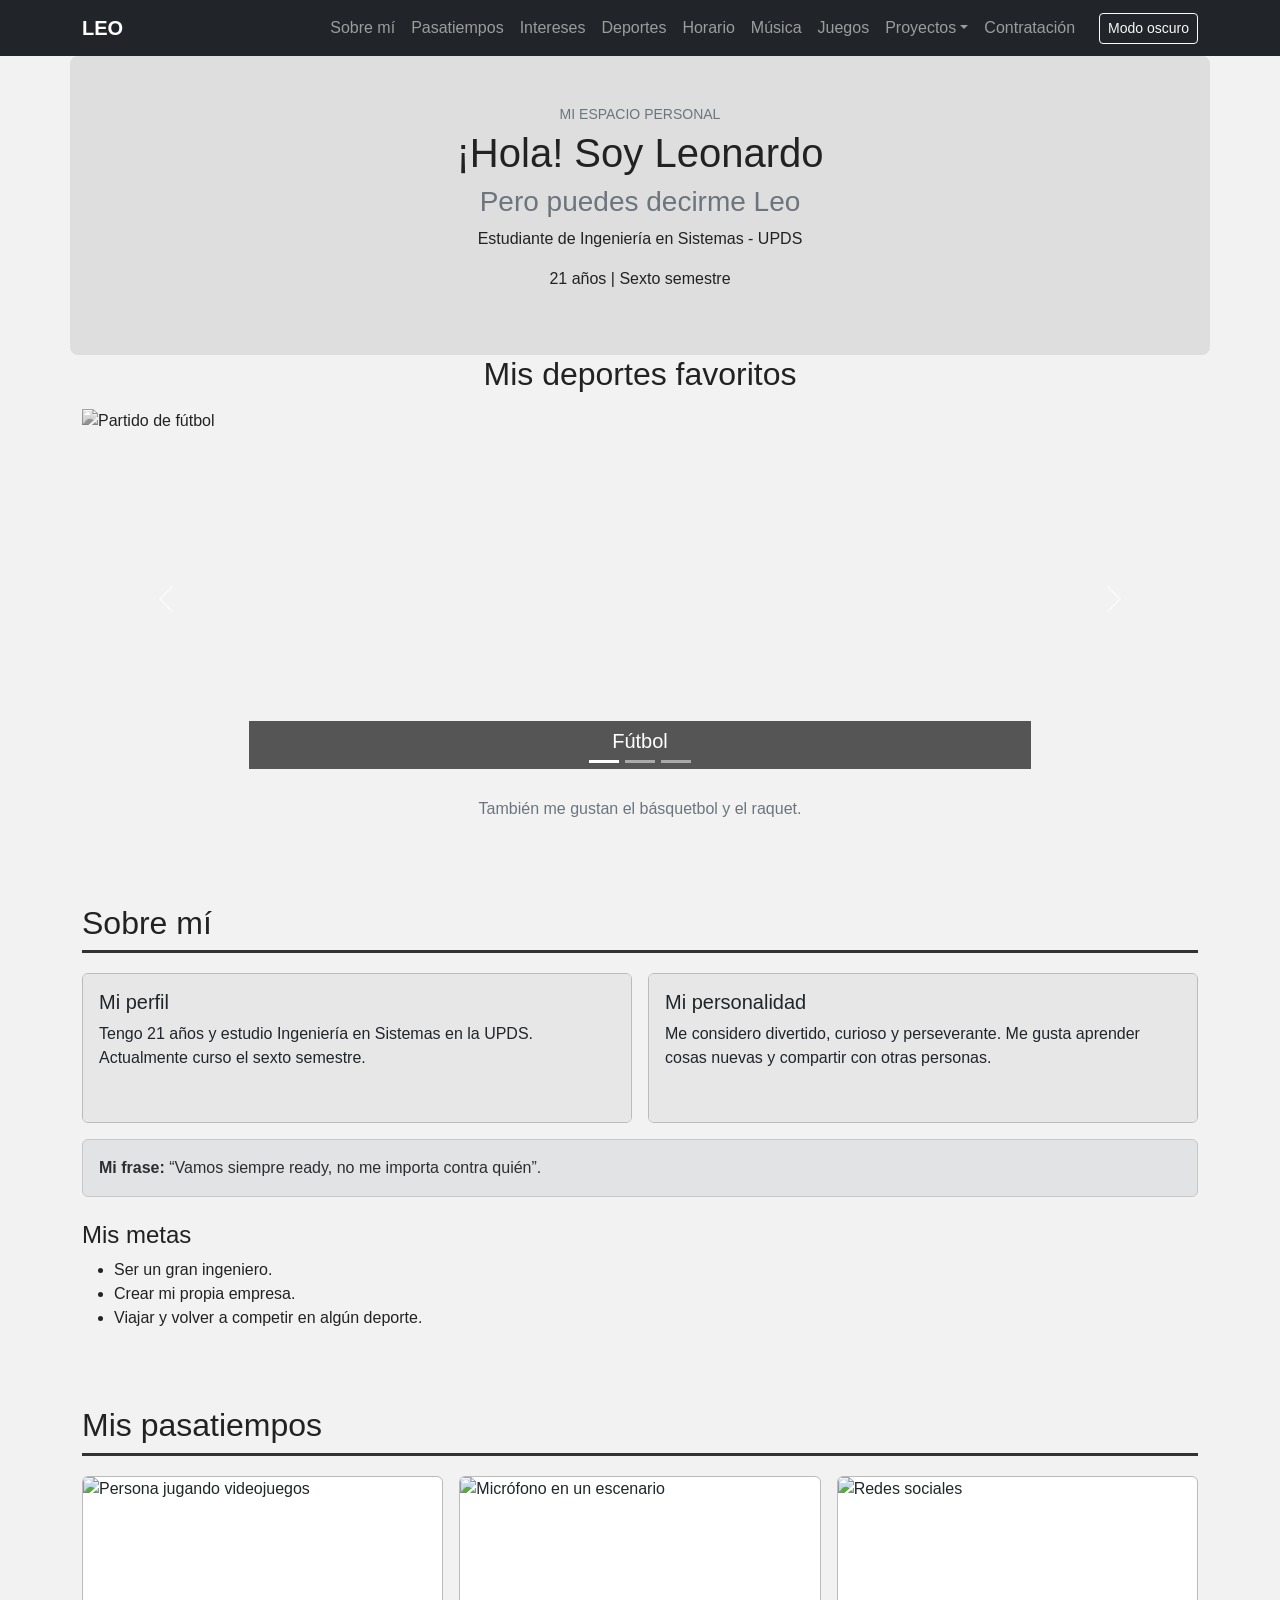
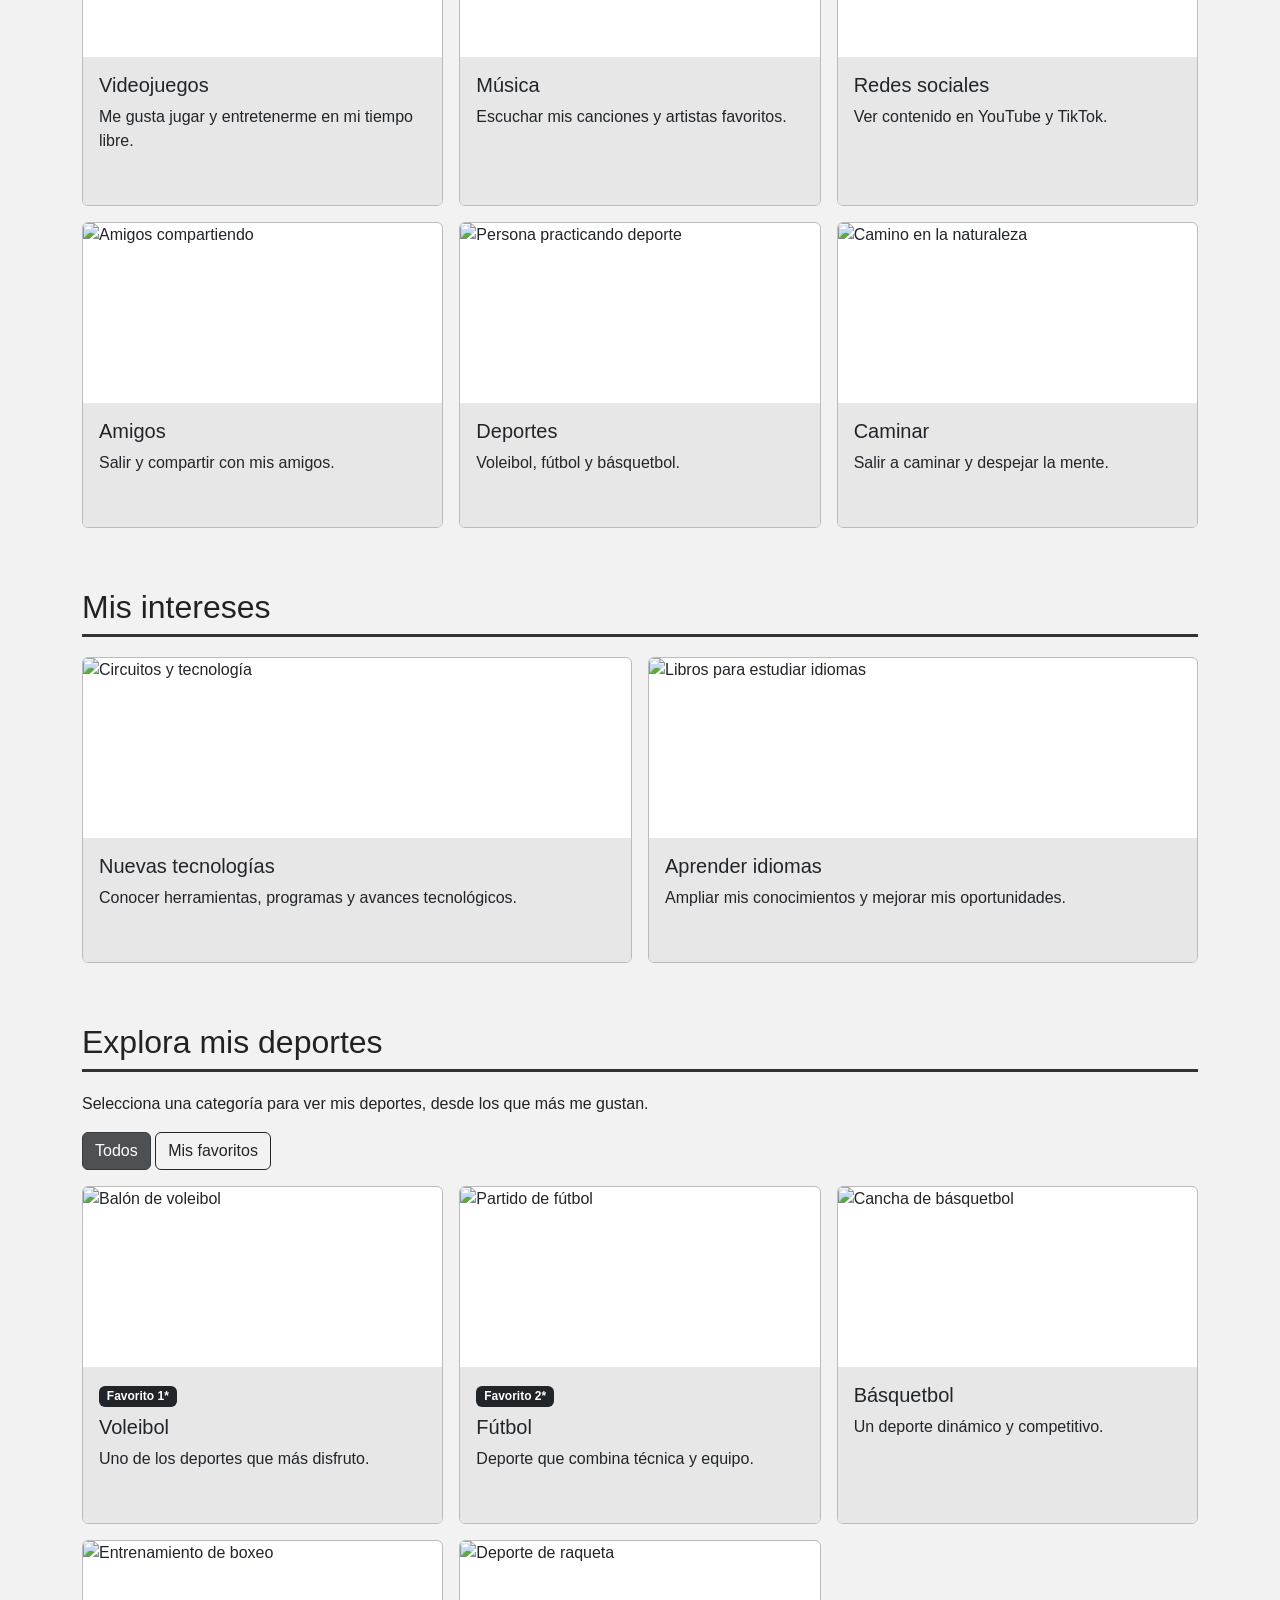
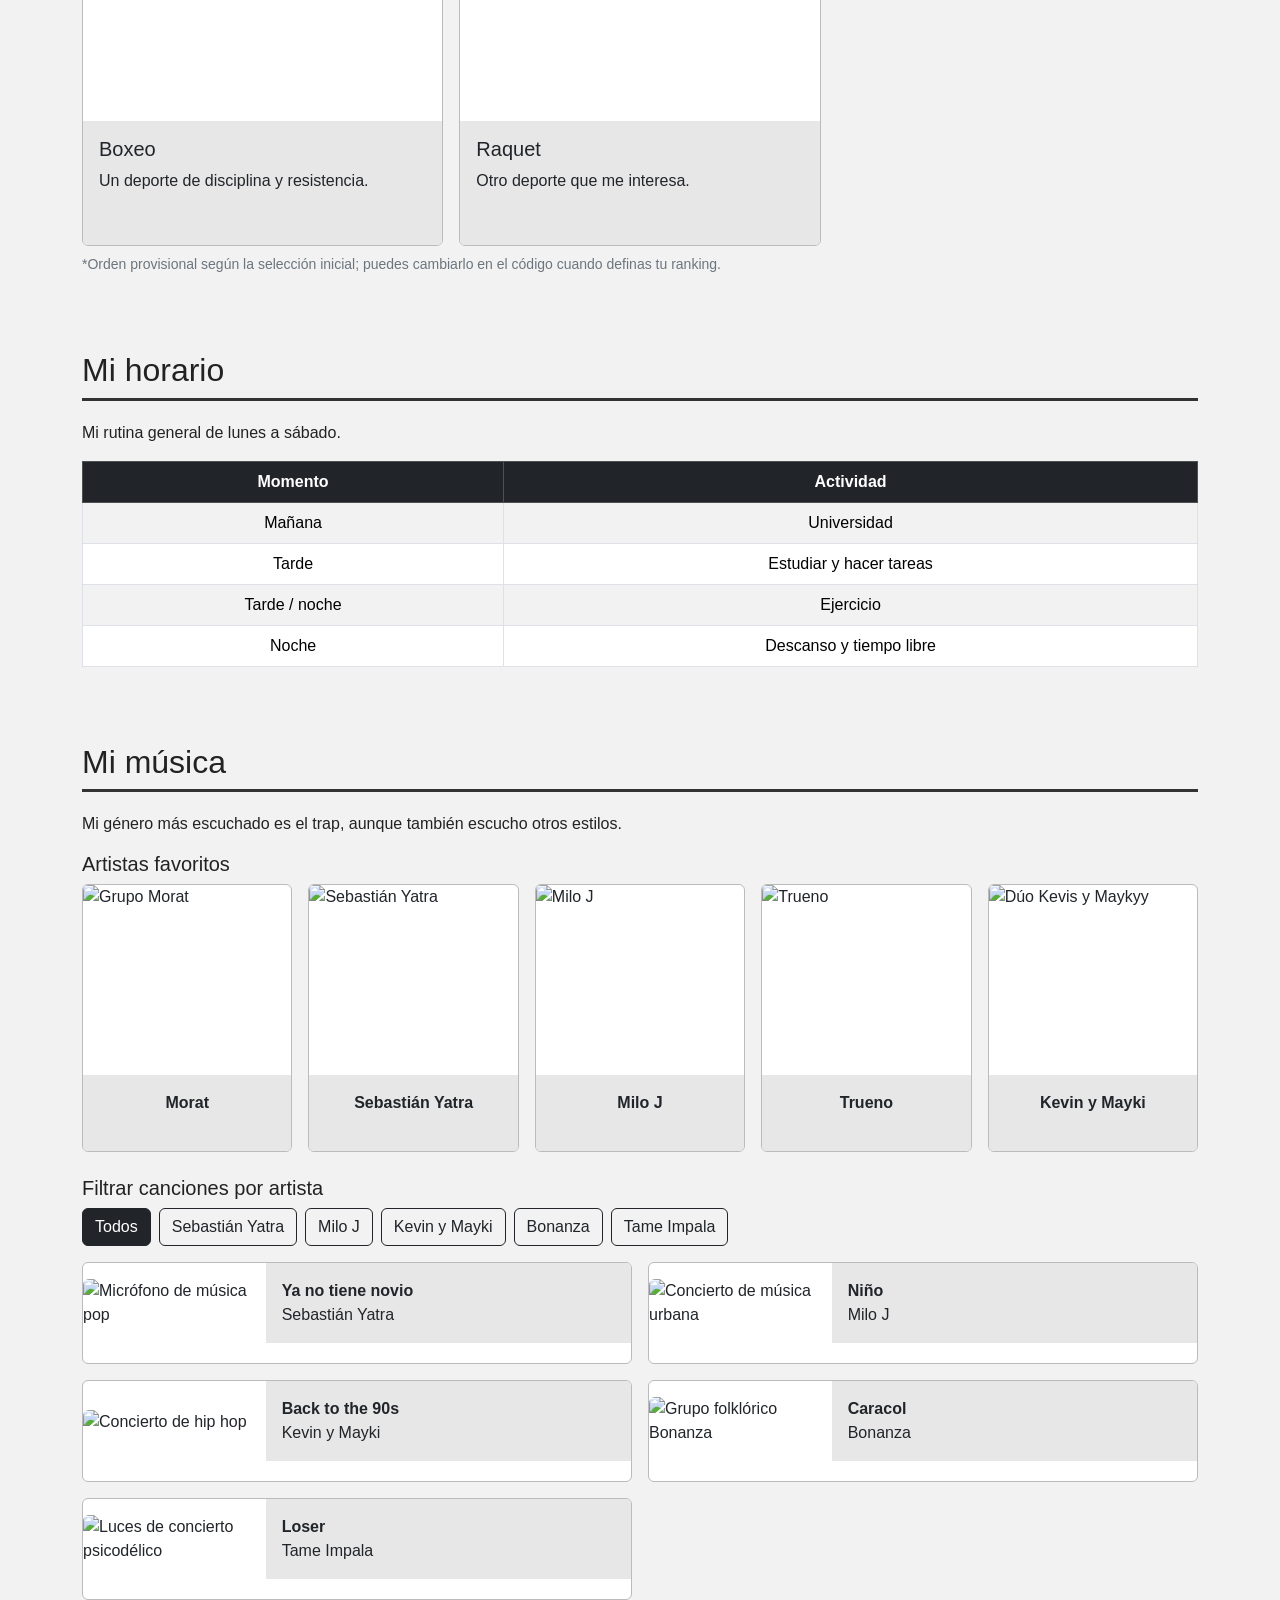
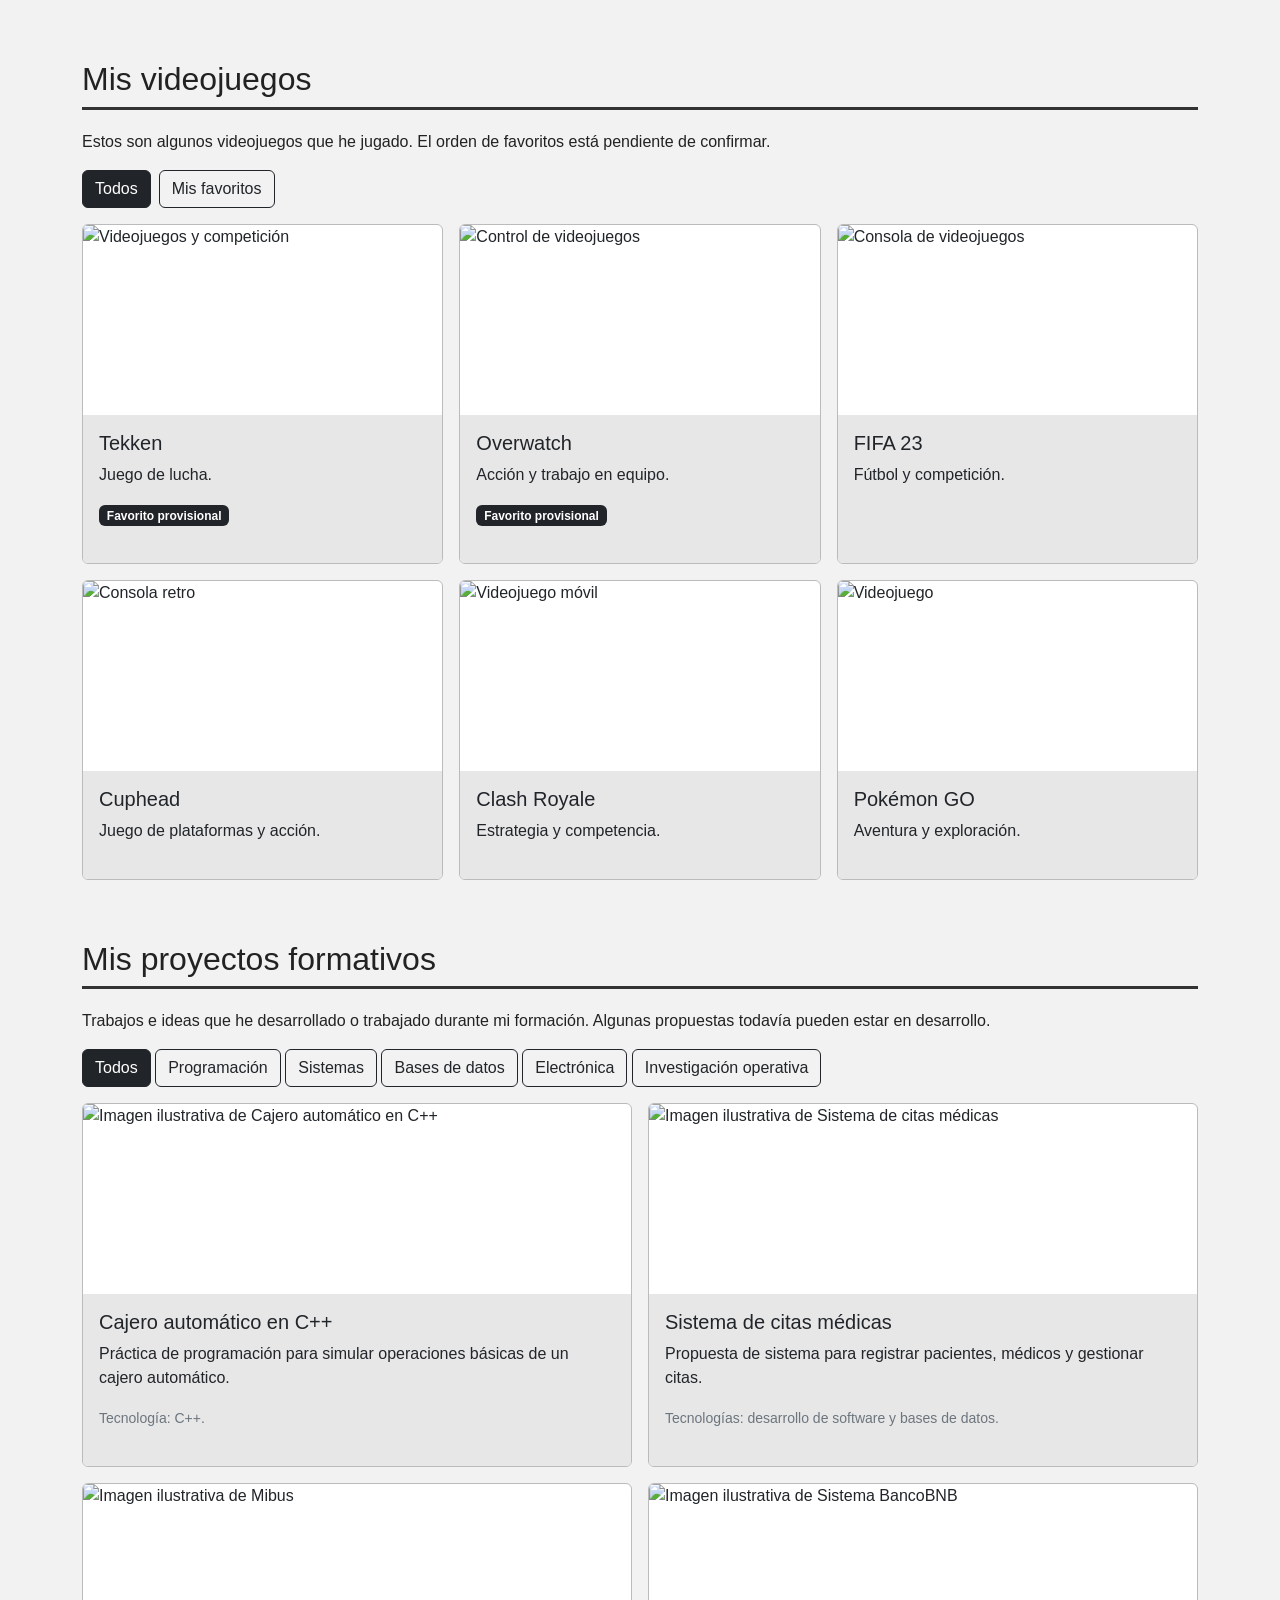
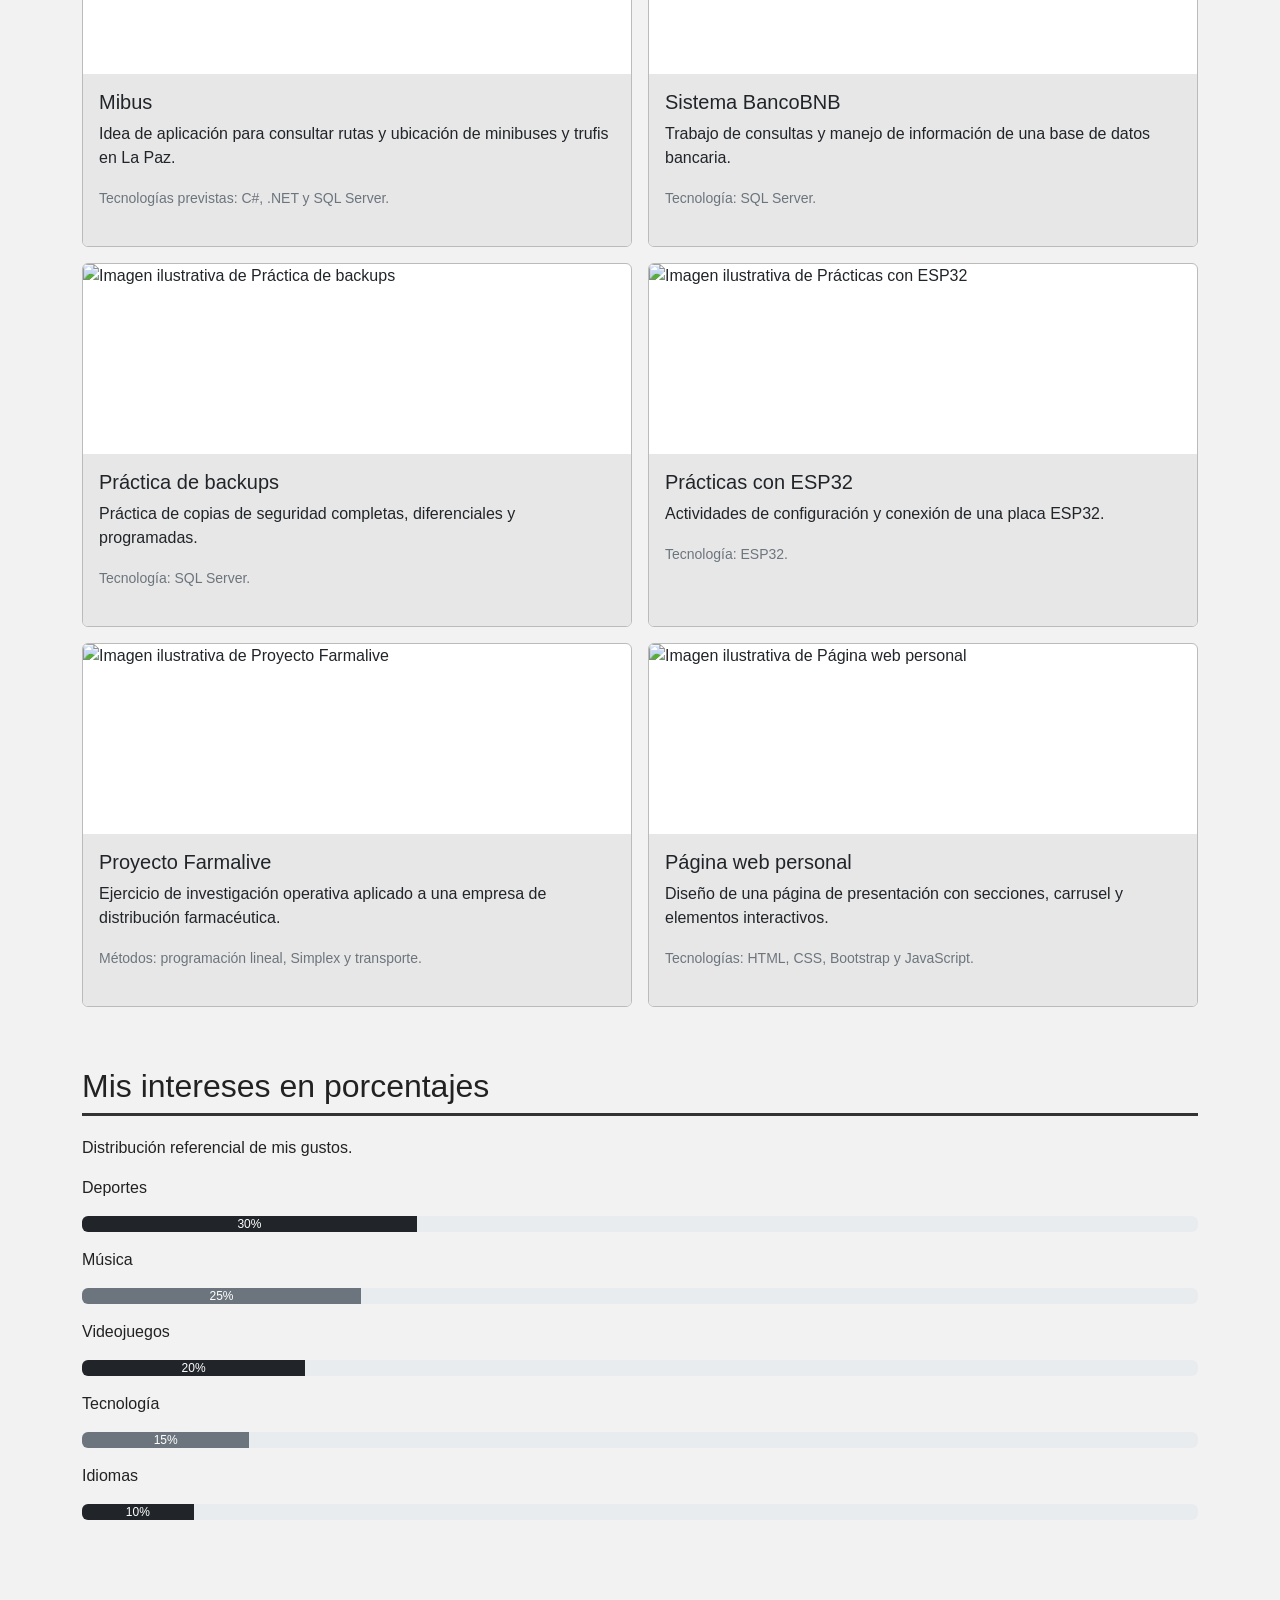
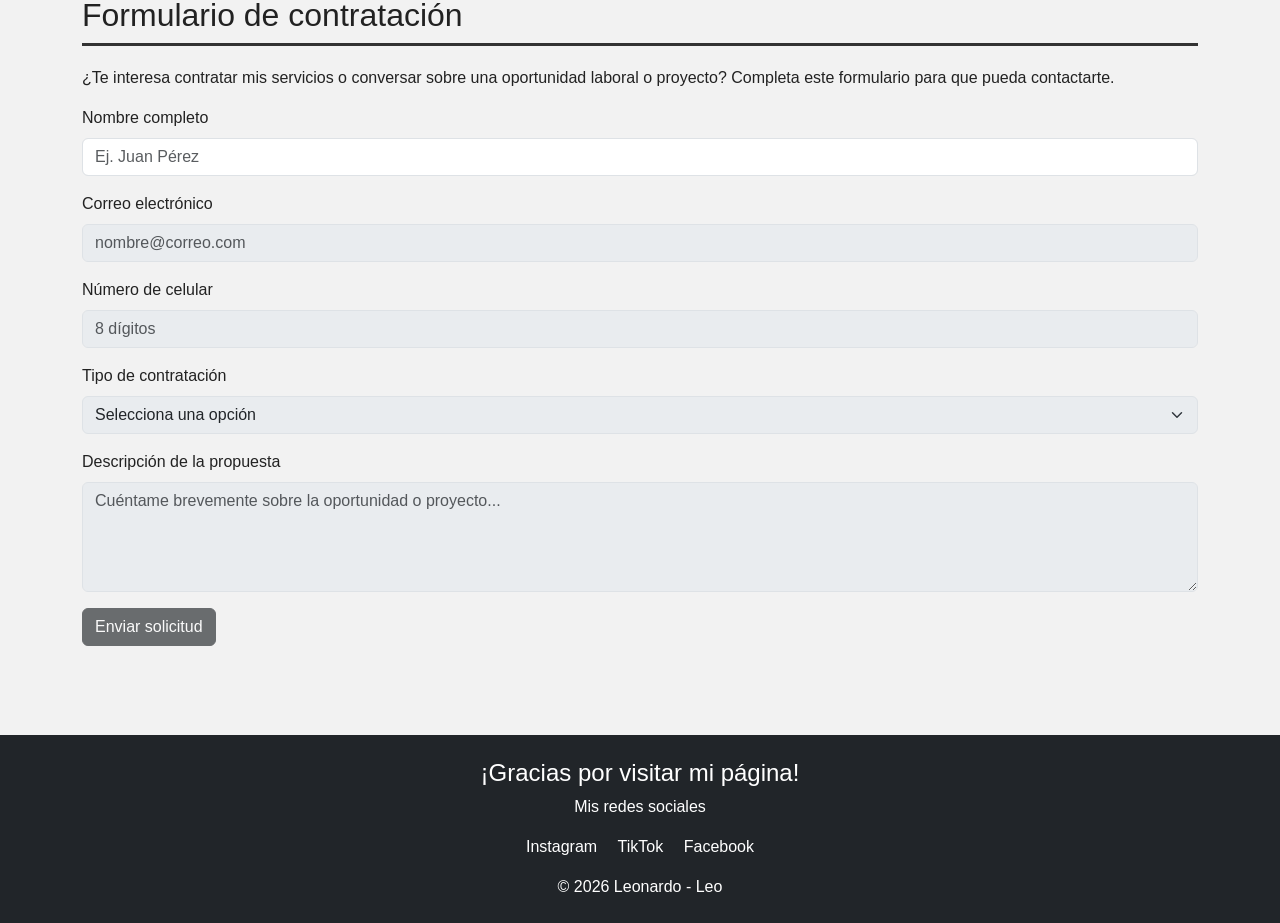
==== index.html @ 6e0b1e00 "Add files via upload" ====
<!DOCTYPE html>
<html lang="es">
<head>
  <meta charset="UTF-8">
  <meta name="viewport" content="width=device-width, initial-scale=1.0">
  <title>Mi presentación - Leo</title>
  <link href="https://cdn.jsdelivr.net/npm/bootstrap@5.3.3/dist/css/bootstrap.min.css" rel="stylesheet">
  <link rel="stylesheet" href="estilos.css">
</head>
<body>

  <!-- Menú principal -->
  <nav class="navbar navbar-expand-lg navbar-dark bg-dark sticky-top">
    <div class="container">
      <a class="navbar-brand fw-bold" href="#inicio">LEO</a>
      <button class="navbar-toggler" type="button" data-bs-toggle="collapse" data-bs-target="#menu">
        <span class="navbar-toggler-icon"></span>
      </button>
      <div class="collapse navbar-collapse" id="menu">
        <ul class="navbar-nav ms-auto">
          <li class="nav-item"><a class="nav-link" href="#sobre-mi">Sobre mí</a></li>
          <li class="nav-item"><a class="nav-link" href="#pasatiempos">Pasatiempos</a></li>
          <li class="nav-item"><a class="nav-link" href="#intereses">Intereses</a></li>
          <li class="nav-item"><a class="nav-link" href="#deportes">Deportes</a></li>
          <li class="nav-item"><a class="nav-link" href="#horario">Horario</a></li>
          <li class="nav-item"><a class="nav-link" href="#musica">Música</a></li>
          <li class="nav-item"><a class="nav-link" href="#juegos">Juegos</a></li>
          <!-- Menú desplegable de proyectos -->
          <li class="nav-item dropdown">
            <a class="nav-link dropdown-toggle" href="#" role="button" data-bs-toggle="dropdown">Proyectos</a>
            <ul class="dropdown-menu dropdown-menu-end">
              <li><a class="dropdown-item" href="#proyectos">Ver todos los proyectos</a></li>
              <li><a class="dropdown-item" href="#proyectos" data-project-filter="programacion">Programación</a></li>
              <li><a class="dropdown-item" href="#proyectos" data-project-filter="sistemas">Sistemas</a></li>
              <li><a class="dropdown-item" href="#proyectos" data-project-filter="bases">Bases de datos</a></li>
              <li><a class="dropdown-item" href="#proyectos" data-project-filter="electronica">Electrónica</a></li>
              <li><a class="dropdown-item" href="#proyectos" data-project-filter="investigacion">Investigación operativa</a></li>
            </ul>
          </li>
          <li class="nav-item"><a class="nav-link" href="#registro">Contratación</a></li>
        </ul>
        <button id="botonTema" class="btn btn-outline-light btn-sm ms-lg-3" type="button">Modo oscuro</button>
      </div>
    </div>
  </nav>

  <!-- Presentación -->
  <header id="inicio" class="container text-center py-5">
    <p class="text-uppercase small text-secondary mb-1">Mi espacio personal</p>
    <h1>¡Hola! Soy Leonardo</h1>
    <h3 class="text-secondary">Pero puedes decirme Leo</h3>
    <p>Estudiante de Ingeniería en Sistemas - UPDS</p>
    <p>21 años | Sexto semestre</p>
  </header>

  <main>
    <!-- Carrusel de deportes -->
    <section id="deportes" class="container mb-5">
      <h2 class="text-center mb-3">Mis deportes favoritos</h2>
      <div id="carruselDeportes" class="carousel slide" data-bs-ride="carousel">
        <div class="carousel-indicators">
          <button type="button" data-bs-target="#carruselDeportes" data-bs-slide-to="0" class="active"></button>
          <button type="button" data-bs-target="#carruselDeportes" data-bs-slide-to="1"></button>
          <button type="button" data-bs-target="#carruselDeportes" data-bs-slide-to="2"></button>
        </div>
        <div class="carousel-inner">
          <div class="carousel-item active">
            <img loading="lazy" src="https://images.unsplash.com/photo-1522778119026-d647f0596c20?auto=format&fit=crop&w=1200&q=80" class="d-block w-100" alt="Partido de fútbol">
            <div class="carousel-caption"><h5>Fútbol</h5></div>
          </div>
          <div class="carousel-item">
            <img loading="lazy" src="https://images.unsplash.com/photo-1612872087720-bb876e2e67d1?auto=format&fit=crop&w=1200&q=80" class="d-block w-100" alt="Partido de voleibol">
            <div class="carousel-caption"><h5>Voleibol</h5></div>
          </div>
          <div class="carousel-item">
            <img loading="lazy" src="https://images.unsplash.com/photo-1549719386-74dfcbf7dbed?auto=format&fit=crop&w=1200&q=80" class="d-block w-100" alt="Entrenamiento de boxeo">
            <div class="carousel-caption"><h5>Boxeo</h5></div>
          </div>
        </div>
        <button class="carousel-control-prev" type="button" data-bs-target="#carruselDeportes" data-bs-slide="prev"><span class="carousel-control-prev-icon"></span></button>
        <button class="carousel-control-next" type="button" data-bs-target="#carruselDeportes" data-bs-slide="next"><span class="carousel-control-next-icon"></span></button>
      </div>
      <p class="text-center text-secondary mt-2">También me gustan el básquetbol y el raquet.</p>
    </section>

    <!-- Sobre mí -->
    <section id="sobre-mi" class="container seccion">
      <h2>Sobre mí</h2>
      <div class="row g-3">
        <div class="col-md-6"><div class="card h-100"><div class="card-body">
          <h5>Mi perfil</h5>
          <p>Tengo 21 años y estudio Ingeniería en Sistemas en la UPDS. Actualmente curso el sexto semestre.</p>
        </div></div></div>
        <div class="col-md-6"><div class="card h-100"><div class="card-body">
          <h5>Mi personalidad</h5>
          <p>Me considero divertido, curioso y perseverante. Me gusta aprender cosas nuevas y compartir con otras personas.</p>
        </div></div></div>
      </div>
      <div class="alert alert-secondary mt-3 mb-0">
        <strong>Mi frase:</strong> “Vamos siempre ready, no me importa contra quién”.
      </div>
      <h4 class="mt-4">Mis metas</h4>
      <ul>
        <li>Ser un gran ingeniero.</li>
        <li>Crear mi propia empresa.</li>
        <li>Viajar y volver a competir en algún deporte.</li>
      </ul>
    </section>

    <!-- Pasatiempos -->
    <section id="pasatiempos" class="container seccion">
      <h2>Mis pasatiempos</h2>
      <div class="row g-3">
        <div class="col-md-4"><div class="card h-100"><img loading="lazy" src="https://images.unsplash.com/photo-1542751371-adc38448a05e?auto=format&fit=crop&w=800&q=85" class="card-img-top imagen-tarjeta" alt="Persona jugando videojuegos"><div class="card-body"><h5>Videojuegos</h5><p>Me gusta jugar y entretenerme en mi tiempo libre.</p></div></div></div>
        <div class="col-md-4"><div class="card h-100"><img loading="lazy" src="https://images.unsplash.com/photo-1516280440614-37939bbacd81?auto=format&fit=crop&w=800&q=85" class="card-img-top imagen-tarjeta" alt="Micrófono en un escenario"><div class="card-body"><h5>Música</h5><p>Escuchar mis canciones y artistas favoritos.</p></div></div></div>
        <div class="col-md-4"><div class="card h-100"><img loading="lazy" src="https://images.unsplash.com/photo-1611162617474-5b21e879e113?auto=format&fit=crop&w=800&q=85" class="card-img-top imagen-tarjeta" alt="Redes sociales"><div class="card-body"><h5>Redes sociales</h5><p>Ver contenido en YouTube y TikTok.</p></div></div></div>
        <div class="col-md-4"><div class="card h-100"><img loading="lazy" src="https://images.unsplash.com/photo-1529156069898-49953e39b3ac?auto=format&fit=crop&w=800&q=85" class="card-img-top imagen-tarjeta" alt="Amigos compartiendo"><div class="card-body"><h5>Amigos</h5><p>Salir y compartir con mis amigos.</p></div></div></div>
        <div class="col-md-4"><div class="card h-100"><img loading="lazy" src="https://images.unsplash.com/photo-1517649763962-0c623066013b?auto=format&fit=crop&w=800&q=85" class="card-img-top imagen-tarjeta" alt="Persona practicando deporte"><div class="card-body"><h5>Deportes</h5><p>Voleibol, fútbol y básquetbol.</p></div></div></div>
        <div class="col-md-4"><div class="card h-100"><img loading="lazy" src="https://images.unsplash.com/photo-1470770841072-f978cf4d019e?auto=format&fit=crop&w=800&q=85" class="card-img-top imagen-tarjeta" alt="Camino en la naturaleza"><div class="card-body"><h5>Caminar</h5><p>Salir a caminar y despejar la mente.</p></div></div></div>
      </div>
    </section>

    <!-- Intereses -->
    <section id="intereses" class="container seccion">
      <h2>Mis intereses</h2>
      <div class="row g-3">
        <div class="col-md-6"><div class="card h-100"><img loading="lazy" src="https://images.unsplash.com/photo-1518770660439-4636190af475?auto=format&fit=crop&w=900&q=85" class="card-img-top imagen-tarjeta" alt="Circuitos y tecnología"><div class="card-body"><h5>Nuevas tecnologías</h5><p>Conocer herramientas, programas y avances tecnológicos.</p></div></div></div>
        <div class="col-md-6"><div class="card h-100"><img loading="lazy" src="https://images.unsplash.com/photo-1456513080510-7bf3a84b82f8?auto=format&fit=crop&w=900&q=85" class="card-img-top imagen-tarjeta" alt="Libros para estudiar idiomas"><div class="card-body"><h5>Aprender idiomas</h5><p>Ampliar mis conocimientos y mejorar mis oportunidades.</p></div></div></div>
      </div>
    </section>

    <!-- Filtro de deportes -->
    <section class="container seccion">
      <h2>Explora mis deportes</h2>
      <p>Selecciona una categoría para ver mis deportes, desde los que más me gustan.</p>
      <div class="mb-3">
        <button class="btn btn-dark filtro-deporte active" data-sport="todos">Todos</button>
        <button class="btn btn-outline-dark filtro-deporte" data-sport="favoritos">Mis favoritos</button>
      </div>
      <div class="row g-3" id="listaDeportes">
        <div class="col-md-4 deporte-item" data-sport="favorito">
          <div class="card h-100"><img loading="lazy" src="https://images.unsplash.com/photo-1592656094267-764a45160876?auto=format&fit=crop&w=800&q=85" class="card-img-top imagen-tarjeta" alt="Balón de voleibol"><div class="card-body"><span class="badge bg-dark">Favorito 1*</span><h5 class="mt-2">Voleibol</h5><p>Uno de los deportes que más disfruto.</p></div></div>
        </div>
        <div class="col-md-4 deporte-item" data-sport="favorito">
          <div class="card h-100"><img loading="lazy" src="https://images.unsplash.com/photo-1522778119026-d647f0596c20?auto=format&fit=crop&w=800&q=85" class="card-img-top imagen-tarjeta" alt="Partido de fútbol"><div class="card-body"><span class="badge bg-dark">Favorito 2*</span><h5 class="mt-2">Fútbol</h5><p>Deporte que combina técnica y equipo.</p></div></div>
        </div>
        <div class="col-md-4 deporte-item" data-sport="normal"><div class="card h-100"><img loading="lazy" src="https://images.unsplash.com/photo-1546519638-68e109498ffc?auto=format&fit=crop&w=800&q=85" class="card-img-top imagen-tarjeta" alt="Cancha de básquetbol"><div class="card-body"><h5>Básquetbol</h5><p>Un deporte dinámico y competitivo.</p></div></div></div>
        <div class="col-md-4 deporte-item" data-sport="normal"><div class="card h-100"><img loading="lazy" src="https://images.unsplash.com/photo-1549719386-74dfcbf7dbed?auto=format&fit=crop&w=800&q=85" class="card-img-top imagen-tarjeta" alt="Entrenamiento de boxeo"><div class="card-body"><h5>Boxeo</h5><p>Un deporte de disciplina y resistencia.</p></div></div></div>
        <div class="col-md-4 deporte-item" data-sport="normal"><div class="card h-100"><img loading="lazy" src="https://images.unsplash.com/photo-1622279457486-62dcc4a431d6?auto=format&fit=crop&w=800&q=85" class="card-img-top imagen-tarjeta" alt="Deporte de raqueta"><div class="card-body"><h5>Raquet</h5><p>Otro deporte que me interesa.</p></div></div></div>
      </div>
      <p class="small text-secondary mt-2">*Orden provisional según la selección inicial; puedes cambiarlo en el código cuando definas tu ranking.</p>
    </section>

    <!-- Horario -->
    <section id="horario" class="container seccion">
      <h2>Mi horario</h2>
      <p>Mi rutina general de lunes a sábado.</p>
      <div class="table-responsive">
        <table class="table table-bordered table-striped text-center">
          <thead class="table-dark"><tr><th>Momento</th><th>Actividad</th></tr></thead>
          <tbody>
            <tr><td>Mañana</td><td>Universidad</td></tr>
            <tr><td>Tarde</td><td>Estudiar y hacer tareas</td></tr>
            <tr><td>Tarde / noche</td><td>Ejercicio</td></tr>
            <tr><td>Noche</td><td>Descanso y tiempo libre</td></tr>
          </tbody>
        </table>
      </div>
    </section>

    <!-- Música con filtro -->
    <section id="musica" class="container seccion">
      <h2>Mi música</h2>
      <p>Mi género más escuchado es el trap, aunque también escucho otros estilos.</p>
      <h5>Artistas favoritos</h5>
      <div class="row g-3 mb-4">
        <div class="col-6 col-md"><div class="card h-100"><img loading="lazy" src="https://listindiario.com/uploads/2024/06/06/6661d6f16e575.jpeg" class="card-img-top imagen-artista" alt="Grupo Morat"><div class="card-body text-center"><strong>Morat</strong></div></div></div>
        <div class="col-6 col-md"><div class="card h-100"><img loading="lazy" src="https://www.infobae.com/resizer/v2/E7V25DWB2FDZBBUYGZYCYJ6UEM.jpg?auth=5f98e6bfbabecbc96a04c5dc2d3d7f227dfc33579e86463df18ffe2e6e3a540f&height=1200&quality=85&smart=true&width=1200" class="card-img-top imagen-artista" alt="Sebastián Yatra"><div class="card-body text-center"><strong>Sebastián Yatra</strong></div></div></div>
        <div class="col-6 col-md"><div class="card h-100"><img loading="lazy" src="https://revistacodigos.com/wp-content/uploads/2023/12/Milo-J.jpg" class="card-img-top imagen-artista" alt="Milo J"><div class="card-body text-center"><strong>Milo J</strong></div></div></div>
        <div class="col-6 col-md"><div class="card h-100"><img loading="lazy" src="https://www.infobae.com/resizer/v2/S2B2AE7U2FCFRGMKYWLAI64ZUY.jpg?auth=104622a49cf1e04776c3eda845916359cbd483fb11b57183216164c4278b6ed5&height=1200&quality=85&smart=true&width=1200" class="card-img-top imagen-artista" alt="Trueno"><div class="card-body text-center"><strong>Trueno</strong></div></div></div>
        <div class="col-6 col-md"><div class="card h-100"><img loading="lazy" src="https://www.publimetro.com.mx/resizer/v2/XIG3GRVXTBBMRKT4GJB4MAXLJ4.jpg?auth=570a9cb60bdb17a05d48b37e3b3bdec576bd5293bd15a58fd8f4b16f5eaa95c1&height=1200&smart=true&width=1200" class="card-img-top imagen-artista" alt="Dúo Kevis y Maykyy"><div class="card-body text-center"><strong>Kevin y Mayki</strong></div></div></div>
      </div>
      <h5 class="mt-4">Filtrar canciones por artista</h5>
      <div class="d-flex flex-wrap gap-2 mb-3" id="botonesMusica">
        <button class="btn btn-dark filtro-musica" data-artist="todos">Todos</button>
        <button class="btn btn-outline-dark filtro-musica" data-artist="Sebastián Yatra">Sebastián Yatra</button>
        <button class="btn btn-outline-dark filtro-musica" data-artist="Milo J">Milo J</button>
        <button class="btn btn-outline-dark filtro-musica" data-artist="Kevin y Mayki">Kevin y Mayki</button>
        <button class="btn btn-outline-dark filtro-musica" data-artist="Bonanza">Bonanza</button>
        <button class="btn btn-outline-dark filtro-musica" data-artist="Tame Impala">Tame Impala</button>
      </div>
      <div class="row g-3" id="listaCanciones">
        <div class="col-md-6 cancion" data-artist="Sebastián Yatra"><div class="card h-100"><div class="row g-0 align-items-center"><div class="col-4"><img loading="lazy" src="https://images.unsplash.com/photo-1516280440614-37939bbacd81?auto=format&fit=crop&w=500&q=85" class="img-fluid rounded-start imagen-cancion" alt="Micrófono de música pop"></div><div class="col-8"><div class="card-body"><strong>Ya no tiene novio</strong><p class="mb-0">Sebastián Yatra</p></div></div></div></div></div>
        <div class="col-md-6 cancion" data-artist="Milo J"><div class="card h-100"><div class="row g-0 align-items-center"><div class="col-4"><img loading="lazy" src="https://images.unsplash.com/photo-1506157786151-b8491531f063?auto=format&fit=crop&w=500&q=85" class="img-fluid rounded-start imagen-cancion" alt="Concierto de música urbana"></div><div class="col-8"><div class="card-body"><strong>Niño</strong><p class="mb-0">Milo J</p></div></div></div></div></div>
        <div class="col-md-6 cancion" data-artist="Kevin y Mayki"><div class="card h-100"><div class="row g-0 align-items-center"><div class="col-4"><img loading="lazy" src="https://images.unsplash.com/photo-1493225457124-a3eb161ffa5f?auto=format&fit=crop&w=500&q=85" class="img-fluid rounded-start imagen-cancion" alt="Concierto de hip hop"></div><div class="col-8"><div class="card-body"><strong>Back to the 90s</strong><p class="mb-0">Kevin y Mayki</p></div></div></div></div></div>
        <div class="col-md-6 cancion" data-artist="Bonanza"><div class="card h-100"><div class="row g-0 align-items-center"><div class="col-4"><img loading="lazy" src="https://3.bp.blogspot.com/-reGQEzMxOHY/VZWRzpKLw8I/AAAAAAAAXnQ/l79gxSHE24Y/s1600/Bonanza%2Bcelebra%2B25%2Ba%25C3%25B1os%2Bfestivos%2Bjunto.jpg" class="img-fluid rounded-start imagen-cancion" alt="Grupo folklórico Bonanza"></div><div class="col-8"><div class="card-body"><strong>Caracol</strong><p class="mb-0">Bonanza</p></div></div></div></div></div>
        <div class="col-md-6 cancion" data-artist="Tame Impala"><div class="card h-100"><div class="row g-0 align-items-center"><div class="col-4"><img loading="lazy" src="https://images.unsplash.com/photo-1470225620780-dba8ba36b745?auto=format&fit=crop&w=500&q=85" class="img-fluid rounded-start imagen-cancion" alt="Luces de concierto psicodélico"></div><div class="col-8"><div class="card-body"><strong>Loser</strong><p class="mb-0">Tame Impala</p></div></div></div></div></div>
      </div>
    </section>

    <!-- Videojuegos con filtro -->
    <section id="juegos" class="container seccion">
      <h2>Mis videojuegos</h2>
      <p>Estos son algunos videojuegos que he jugado. El orden de favoritos está pendiente de confirmar.</p>
      <div class="d-flex flex-wrap gap-2 mb-3">
        <button class="btn btn-dark filtro-juego" data-game="todos">Todos</button>
        <button class="btn btn-outline-dark filtro-juego" data-game="favoritos">Mis favoritos</button>
      </div>
      <div class="row g-3" id="listaJuegos">
        <div class="col-md-4 juego-item" data-game="favorito">
          <div class="card h-100">
            <img loading="lazy" src="https://images.unsplash.com/photo-1542751371-adc38448a05e?auto=format&fit=crop&w=800&q=80" class="card-img-top imagen-juego" alt="Videojuegos y competición">
            <div class="card-body"><h5>Tekken</h5><p class="card-text">Juego de lucha.</p><span class="badge bg-dark">Favorito provisional</span></div>
          </div>
        </div>
        <div class="col-md-4 juego-item" data-game="favorito">
          <div class="card h-100">
            <img loading="lazy" src="https://images.unsplash.com/photo-1493711662062-fa54104f7cf8?auto=format&fit=crop&w=800&q=80" class="card-img-top imagen-juego" alt="Control de videojuegos">
            <div class="card-body"><h5>Overwatch</h5><p class="card-text">Acción y trabajo en equipo.</p><span class="badge bg-dark">Favorito provisional</span></div>
          </div>
        </div>
        <div class="col-md-4 juego-item" data-game="normal"><div class="card h-100">
          <img loading="lazy" src="https://images.unsplash.com/photo-1511512578047-dfb367046420?auto=format&fit=crop&w=800&q=80" class="card-img-top imagen-juego" alt="Consola de videojuegos">
          <div class="card-body"><h5>FIFA 23</h5><p class="card-text">Fútbol y competición.</p></div>
        </div></div>
        <div class="col-md-4 juego-item" data-game="normal"><div class="card h-100">
          <img loading="lazy" src="https://images.unsplash.com/photo-1550745165-9bc0b252726f?auto=format&fit=crop&w=800&q=80" class="card-img-top imagen-juego" alt="Consola retro">
          <div class="card-body"><h5>Cuphead</h5><p class="card-text">Juego de plataformas y acción.</p></div>
        </div></div>
        <div class="col-md-4 juego-item" data-game="normal"><div class="card h-100">
          <img loading="lazy" src="https://images.unsplash.com/photo-1606503153255-59d8b8b821f7?auto=format&fit=crop&w=800&q=80" class="card-img-top imagen-juego" alt="Videojuego móvil">
          <div class="card-body"><h5>Clash Royale</h5><p class="card-text">Estrategia y competencia.</p></div>
        </div></div>
        <div class="col-md-4 juego-item" data-game="normal"><div class="card h-100">
          <img loading="lazy" src="https://images.unsplash.com/photo-1511512578047-dfb367046420?auto=format&fit=crop&w=800&q=80" class="card-img-top imagen-juego" alt="Videojuego">
          <div class="card-body"><h5>Pokémon GO</h5><p class="card-text">Aventura y exploración.</p></div>
        </div></div>
      </div>
    </section>

    <!-- Proyectos formativos -->
    <section id="proyectos" class="container seccion">
      <h2>Mis proyectos formativos</h2>
      <p>Trabajos e ideas que he desarrollado o trabajado durante mi formación. Algunas propuestas todavía pueden estar en desarrollo.</p>
      <div class="mb-3">
        <button class="btn btn-dark filtro-proyecto" data-category="todos">Todos</button>
        <button class="btn btn-outline-dark filtro-proyecto" data-category="programacion">Programación</button>
        <button class="btn btn-outline-dark filtro-proyecto" data-category="sistemas">Sistemas</button>
        <button class="btn btn-outline-dark filtro-proyecto" data-category="bases">Bases de datos</button>
        <button class="btn btn-outline-dark filtro-proyecto" data-category="electronica">Electrónica</button>
        <button class="btn btn-outline-dark filtro-proyecto" data-category="investigacion">Investigación operativa</button>
      </div>
      <div class="row g-3" id="listaProyectos">
        <div class="col-md-6 proyecto-item" data-category="programacion"><div class="card h-100"><img loading="lazy" src="https://images.unsplash.com/photo-1556742049-0cfed4f6a45d?auto=format&fit=crop&w=900&q=85" class="card-img-top imagen-proyecto" alt="Imagen ilustrativa de Cajero automático en C++"><div class="card-body"><h5>Cajero automático en C++</h5><p>Práctica de programación para simular operaciones básicas de un cajero automático.</p><small class="text-secondary">Tecnología: C++.</small></div></div></div>
        <div class="col-md-6 proyecto-item" data-category="sistemas"><div class="card h-100"><img loading="lazy" src="https://images.unsplash.com/photo-1576091160399-112ba8d25d1d?auto=format&fit=crop&w=900&q=85" class="card-img-top imagen-proyecto" alt="Imagen ilustrativa de Sistema de citas médicas"><div class="card-body"><h5>Sistema de citas médicas</h5><p>Propuesta de sistema para registrar pacientes, médicos y gestionar citas.</p><small class="text-secondary">Tecnologías: desarrollo de software y bases de datos.</small></div></div></div>
        <div class="col-md-6 proyecto-item" data-category="programacion"><div class="card h-100"><img loading="lazy" src="https://images.unsplash.com/photo-1544620347-c4fd4a3d5957?auto=format&fit=crop&w=900&q=85" class="card-img-top imagen-proyecto" alt="Imagen ilustrativa de Mibus"><div class="card-body"><h5>Mibus</h5><p>Idea de aplicación para consultar rutas y ubicación de minibuses y trufis en La Paz.</p><small class="text-secondary">Tecnologías previstas: C#, .NET y SQL Server.</small></div></div></div>
        <div class="col-md-6 proyecto-item" data-category="bases"><div class="card h-100"><img loading="lazy" src="https://images.unsplash.com/photo-1554224155-6726b3ff858f?auto=format&fit=crop&w=900&q=85" class="card-img-top imagen-proyecto" alt="Imagen ilustrativa de Sistema BancoBNB"><div class="card-body"><h5>Sistema BancoBNB</h5><p>Trabajo de consultas y manejo de información de una base de datos bancaria.</p><small class="text-secondary">Tecnología: SQL Server.</small></div></div></div>
        <div class="col-md-6 proyecto-item" data-category="bases"><div class="card h-100"><img loading="lazy" src="https://images.unsplash.com/photo-1518770660439-4636190af475?auto=format&fit=crop&w=900&q=85" class="card-img-top imagen-proyecto" alt="Imagen ilustrativa de Práctica de backups"><div class="card-body"><h5>Práctica de backups</h5><p>Práctica de copias de seguridad completas, diferenciales y programadas.</p><small class="text-secondary">Tecnología: SQL Server.</small></div></div></div>
        <div class="col-md-6 proyecto-item" data-category="electronica"><div class="card h-100"><img loading="lazy" src="https://images.unsplash.com/photo-1553406830-ef2513450d76?auto=format&fit=crop&w=900&q=85" class="card-img-top imagen-proyecto" alt="Imagen ilustrativa de Prácticas con ESP32"><div class="card-body"><h5>Prácticas con ESP32</h5><p>Actividades de configuración y conexión de una placa ESP32.</p><small class="text-secondary">Tecnología: ESP32.</small></div></div></div>
        <div class="col-md-6 proyecto-item" data-category="investigacion"><div class="card h-100"><img loading="lazy" src="https://images.unsplash.com/photo-1587854692152-cbe660dbde88?auto=format&fit=crop&w=900&q=85" class="card-img-top imagen-proyecto" alt="Imagen ilustrativa de Proyecto Farmalive"><div class="card-body"><h5>Proyecto Farmalive</h5><p>Ejercicio de investigación operativa aplicado a una empresa de distribución farmacéutica.</p><small class="text-secondary">Métodos: programación lineal, Simplex y transporte.</small></div></div></div>
        <div class="col-md-6 proyecto-item" data-category="sistemas"><div class="card h-100"><img loading="lazy" src="https://images.unsplash.com/photo-1498050108023-c5249f4df085?auto=format&fit=crop&w=900&q=85" class="card-img-top imagen-proyecto" alt="Imagen ilustrativa de Página web personal"><div class="card-body"><h5>Página web personal</h5><p>Diseño de una página de presentación con secciones, carrusel y elementos interactivos.</p><small class="text-secondary">Tecnologías: HTML, CSS, Bootstrap y JavaScript.</small></div></div></div>
      </div>
    </section>

    <!-- Gráfico -->
    <section class="container seccion">
      <h2>Mis intereses en porcentajes</h2>
      <p>Distribución referencial de mis gustos.</p>
      <p>Deportes</p><div class="progress mb-3"><div class="progress-bar bg-dark" style="width: 30%">30%</div></div>
      <p>Música</p><div class="progress mb-3"><div class="progress-bar bg-secondary" style="width: 25%">25%</div></div>
      <p>Videojuegos</p><div class="progress mb-3"><div class="progress-bar bg-dark" style="width: 20%">20%</div></div>
      <p>Tecnología</p><div class="progress mb-3"><div class="progress-bar bg-secondary" style="width: 15%">15%</div></div>
      <p>Idiomas</p><div class="progress mb-3"><div class="progress-bar bg-dark" style="width: 10%">10%</div></div>
    </section>

    <!-- Formulario de contratación -->
    <section id="registro" class="container seccion">
      <h2>Formulario de contratación</h2>
      <p>¿Te interesa contratar mis servicios o conversar sobre una oportunidad laboral o proyecto? Completa este formulario para que pueda contactarte.</p>
      <form id="formularioContratacion" novalidate>
        <div class="mb-3">
          <label for="nombre" class="form-label">Nombre completo</label>
          <input type="text" class="form-control" id="nombre" placeholder="Ej. Juan Pérez">
          <div class="mensaje" id="errorNombre"></div>
        </div>
        <div class="mb-3">
          <label for="correo" class="form-label">Correo electrónico</label>
          <input type="email" class="form-control" id="correo" placeholder="nombre@correo.com" disabled>
          <div class="mensaje" id="errorCorreo"></div>
        </div>
        <div class="mb-3">
          <label for="telefono" class="form-label">Número de celular</label>
          <input type="text" class="form-control" id="telefono" maxlength="8" placeholder="8 dígitos" disabled>
          <div class="mensaje" id="errorTelefono"></div>
        </div>
        <div class="mb-3">
          <label for="tipoContratacion" class="form-label">Tipo de contratación</label>
          <select class="form-select" id="tipoContratacion" disabled>
            <option value="">Selecciona una opción</option>
            <option value="Oportunidad laboral">Oportunidad laboral</option>
            <option value="Desarrollo de proyecto">Desarrollo de proyecto</option>
            <option value="Prácticas profesionales">Prácticas profesionales</option>
            <option value="Colaboración">Colaboración</option>
            <option value="Otro">Otro</option>
          </select>
          <div class="mensaje" id="errorTipo"></div>
        </div>
        <div class="mb-3">
          <label for="descripcion" class="form-label">Descripción de la propuesta</label>
          <textarea class="form-control" id="descripcion" rows="4" placeholder="Cuéntame brevemente sobre la oportunidad o proyecto..." disabled></textarea>
          <div class="mensaje" id="errorDescripcion"></div>
        </div>
        <button type="submit" class="btn btn-dark" id="enviar" disabled>Enviar solicitud</button>
        <p id="resultadoFormulario" class="mt-3" aria-live="polite"></p>
      </form>
    </section>
  </main>

  <!-- Pie de página -->
  <footer class="bg-dark text-white text-center py-4 mt-5">
    <h4>¡Gracias por visitar mi página!</h4>
    <p>Mis redes sociales</p>
    <a href="https://www.instagram.com/" target="_blank" rel="noopener" class="text-white mx-2">Instagram</a>
    <a href="https://www.tiktok.com/" target="_blank" rel="noopener" class="text-white mx-2">TikTok</a>
    <a href="https://www.facebook.com/" target="_blank" rel="noopener" class="text-white mx-2">Facebook</a>
    <p class="mt-3 mb-0">© 2026 Leonardo - Leo</p>
  </footer>

  <script src="https://cdn.jsdelivr.net/npm/bootstrap@5.3.3/dist/js/bootstrap.bundle.min.js"></script>
  <script src="script.js"></script>
</body>
</html>
---- estilos.css ----
body {
  background-color: #f2f2f2;
  color: #222;
  font-family: Arial, sans-serif;
}
header {
  background-color: #dedede;
  border-radius: 8px;
}
.seccion {
  padding-top: 35px;
  padding-bottom: 25px;
}
.seccion h2 {
  border-bottom: 3px solid #333;
  padding-bottom: 8px;
  margin-bottom: 20px;
}
.card {
  margin-bottom: 20px;
  border: 1px solid #bbb;
}
.card-body {
  background-color: #e7e7e7;
}
.carousel img {
  height: 380px;
  object-fit: cover;
  filter: grayscale(100%);
}
.carousel-caption {
  background-color: rgba(0, 0, 0, 0.65);
  padding: 8px;
}
footer a {
  text-decoration: none;
}
footer a:hover {
  color: #aaa !important;
}
.imagen-juego {
  height: 190px;
  object-fit: cover;
}
.mensaje {
  font-size: 0.85rem;
  margin-top: 5px;
}
.correcto {
  color: #198754;
}
.error {
  color: #dc3545;
}
.campo-correcto {
  border: 2px solid #198754;
}
.campo-error {
  border: 2px solid #dc3545;
}
/* Tema oscuro activado desde JavaScript */
body.modo-oscuro {
  background-color: #202124;
  color: #f1f1f1;
}
body.modo-oscuro header {
  background-color: #343638;
  color: white;
}
body.modo-oscuro .card,
body.modo-oscuro .card-body {
  background-color: #303236;
  color: white;
  border-color: #555;
}
body.modo-oscuro .seccion h2 {
  border-color: #aaa;
}
body.modo-oscuro .list-group-item {
  background-color: #303236;
  color: white;
  border-color: #555;
}
body.modo-oscuro .form-control {
  background-color: #303236;
  color: white;
  border-color: #777;
}
body.modo-oscuro .form-control::placeholder {
  color: #bbb;
}
body.modo-oscuro .alert-secondary {
  background-color: #303236;
  color: white;
  border-color: #555;
}
@media (max-width: 600px) {
  .carousel img {
    height: 230px;
  }
}

/* Imágenes añadidas a las secciones */
.imagen-tarjeta {
  width: 100%;
  height: 180px;
  object-fit: cover;
}
.imagen-artista {
  width: 100%;
  height: 190px;
  object-fit: cover;
}
.imagen-cancion {
  width: 100%;
  height: 115px;
  object-fit: cover;
}
.imagen-proyecto {
  width: 100%;
  height: 190px;
  object-fit: cover;
}
.card {
  overflow: hidden;
}
.card-img-top {
  display: block;
}
@media (max-width: 600px) {
  .imagen-tarjeta, .imagen-artista, .imagen-proyecto { height: 155px; }
  .imagen-cancion { height: 100px; }
}
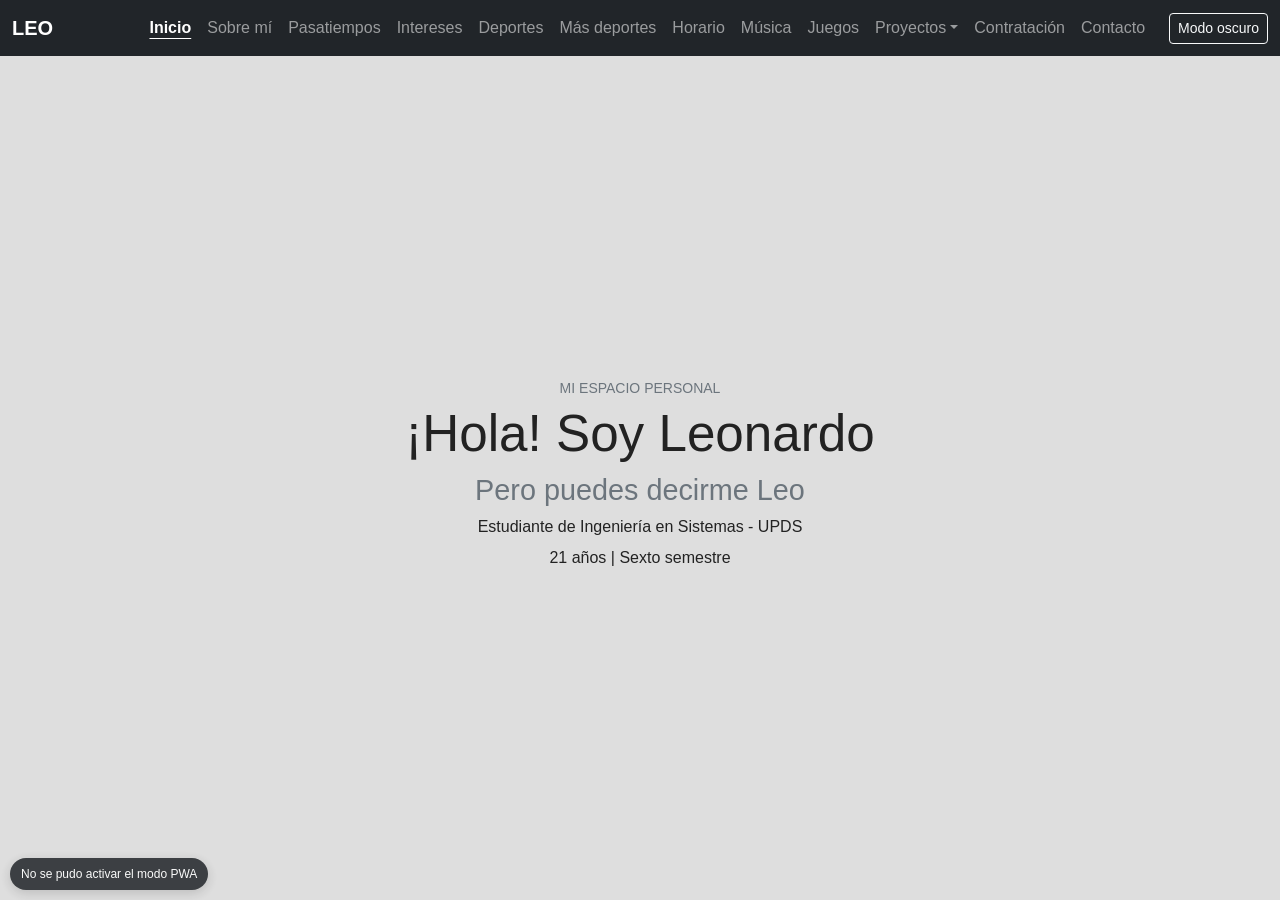
==== commit 27949b41: "Add files via upload" ====
--- a/index.html
+++ b/index.html
@@ -1,333 +1,329 @@
 <!DOCTYPE html>
+
 <html lang="es">
 <head>
-  <meta charset="UTF-8">
-  <meta name="viewport" content="width=device-width, initial-scale=1.0">
-  <title>Mi presentación - Leo</title>
-  <link href="https://cdn.jsdelivr.net/npm/bootstrap@5.3.3/dist/css/bootstrap.min.css" rel="stylesheet">
-  <link rel="stylesheet" href="estilos.css">
+<meta charset="utf-8"/>
+<meta content="width=device-width, initial-scale=1.0" name="viewport"/>
+<meta content="#212529" name="theme-color"/>
+<meta content="Presentación personal de Leonardo." name="description"/>
+<link href="manifest.json" rel="manifest"/>
+<link href="icons/icon-192.png" rel="icon" sizes="192x192" type="image/png"/>
+<link href="icons/icon-192.png" rel="apple-touch-icon"/>
+<title>Leo | Portafolio personal</title>
+<link href="https://cdn.jsdelivr.net/npm/bootstrap@5.3.3/dist/css/bootstrap.min.css" rel="stylesheet"/>
+<link href="estilos.css" rel="stylesheet"/>
 </head>
 <body>
+<!-- Menú principal: navegación por secciones de la misma página -->
+<nav class="navbar navbar-expand-xl navbar-dark bg-dark sticky-top app-navbar">
+<div class="container-fluid">
+<a class="navbar-brand fw-bold" href="#inicio">LEO</a>
+<button aria-controls="menu" aria-expanded="false" aria-label="Abrir menú" class="navbar-toggler" id="menuToggle" type="button">
+<span class="navbar-toggler-icon"></span>
+</button>
+<div class="navbar-collapse" id="menu">
+<ul class="navbar-nav ms-auto align-items-lg-center">
+<li class="nav-item"><a aria-current="page" class="nav-link active" href="#inicio">Inicio</a></li>
+<li class="nav-item"><a class="nav-link" href="#sobre-mi">Sobre mí</a></li>
+<li class="nav-item"><a class="nav-link" href="#pasatiempos">Pasatiempos</a></li>
+<li class="nav-item"><a class="nav-link" href="#intereses">Intereses</a></li>
+<li class="nav-item"><a class="nav-link" href="#deportes">Deportes</a></li>
+<li class="nav-item"><a class="nav-link" href="#deportes-lista">Más deportes</a></li>
+<li class="nav-item"><a class="nav-link" href="#horario">Horario</a></li>
+<li class="nav-item"><a class="nav-link" href="#musica">Música</a></li>
+<li class="nav-item"><a class="nav-link" href="#juegos">Juegos</a></li>
+<li class="nav-item dropdown">
+<a class="nav-link dropdown-toggle" href="#proyectos" id="projectsMenu">Proyectos</a>
+<ul class="dropdown-menu dropdown-menu-end">
+<li><a class="dropdown-item" data-project-filter="todos" href="#proyectos">Ver todos</a></li>
+<li><a class="dropdown-item" data-project-filter="programacion" href="#proyectos">Programación</a></li>
+<li><a class="dropdown-item" data-project-filter="sistemas" href="#proyectos">Sistemas</a></li>
+<li><a class="dropdown-item" data-project-filter="bases" href="#proyectos">Bases de datos</a></li>
+<li><a class="dropdown-item" data-project-filter="electronica" href="#proyectos">Electrónica</a></li>
+<li><a class="dropdown-item" data-project-filter="investigacion" href="#proyectos">Investigación operativa</a></li>
+</ul>
+</li>
+<li class="nav-item"><a class="nav-link" href="#registro">Contratación</a></li>
+<li class="nav-item"><a class="nav-link" href="#contacto">Contacto</a></li>
+</ul>
+<button class="btn btn-outline-light btn-sm ms-lg-3" id="botonTema" type="button">Modo oscuro</button>
+</div>
+</div>
+</nav>
+<!-- Presentación principal -->
 
-  <!-- Menú principal -->
-  <nav class="navbar navbar-expand-lg navbar-dark bg-dark sticky-top">
-    <div class="container">
-      <a class="navbar-brand fw-bold" href="#inicio">LEO</a>
-      <button class="navbar-toggler" type="button" data-bs-toggle="collapse" data-bs-target="#menu">
-        <span class="navbar-toggler-icon"></span>
-      </button>
-      <div class="collapse navbar-collapse" id="menu">
-        <ul class="navbar-nav ms-auto">
-          <li class="nav-item"><a class="nav-link" href="#sobre-mi">Sobre mí</a></li>
-          <li class="nav-item"><a class="nav-link" href="#pasatiempos">Pasatiempos</a></li>
-          <li class="nav-item"><a class="nav-link" href="#intereses">Intereses</a></li>
-          <li class="nav-item"><a class="nav-link" href="#deportes">Deportes</a></li>
-          <li class="nav-item"><a class="nav-link" href="#horario">Horario</a></li>
-          <li class="nav-item"><a class="nav-link" href="#musica">Música</a></li>
-          <li class="nav-item"><a class="nav-link" href="#juegos">Juegos</a></li>
-          <!-- Menú desplegable de proyectos -->
-          <li class="nav-item dropdown">
-            <a class="nav-link dropdown-toggle" href="#" role="button" data-bs-toggle="dropdown">Proyectos</a>
-            <ul class="dropdown-menu dropdown-menu-end">
-              <li><a class="dropdown-item" href="#proyectos">Ver todos los proyectos</a></li>
-              <li><a class="dropdown-item" href="#proyectos" data-project-filter="programacion">Programación</a></li>
-              <li><a class="dropdown-item" href="#proyectos" data-project-filter="sistemas">Sistemas</a></li>
-              <li><a class="dropdown-item" href="#proyectos" data-project-filter="bases">Bases de datos</a></li>
-              <li><a class="dropdown-item" href="#proyectos" data-project-filter="electronica">Electrónica</a></li>
-              <li><a class="dropdown-item" href="#proyectos" data-project-filter="investigacion">Investigación operativa</a></li>
-            </ul>
-          </li>
-          <li class="nav-item"><a class="nav-link" href="#registro">Contratación</a></li>
-        </ul>
-        <button id="botonTema" class="btn btn-outline-light btn-sm ms-lg-3" type="button">Modo oscuro</button>
+<main class="app-views" id="appViews"><header class="container text-center py-5 active app-screen" data-app-screen="inicio" id="inicio">
+<p class="text-uppercase small text-secondary mb-1">Mi espacio personal</p>
+<h1>¡Hola! Soy Leonardo</h1>
+<h3 class="text-secondary">Pero puedes decirme Leo</h3>
+<p>Estudiante de Ingeniería en Sistemas - UPDS</p>
+<p>21 años | Sexto semestre</p>
+</header>
+<!-- Carrusel de deportes -->
+<section class="container mb-5 app-screen" data-app-screen="deportes" data-lazy-component="section" id="deportes">
+<h2 class="text-center mb-3">Mis deportes favoritos</h2>
+<div class="carousel slide" data-bs-ride="carousel" id="carruselDeportes">
+<div class="carousel-indicators">
+<button class="active" data-bs-slide-to="0" data-bs-target="#carruselDeportes" type="button"></button>
+<button data-bs-slide-to="1" data-bs-target="#carruselDeportes" type="button"></button>
+<button data-bs-slide-to="2" data-bs-target="#carruselDeportes" type="button"></button>
+</div>
+<div class="carousel-inner">
+<div class="carousel-item active">
+<img alt="Partido de fútbol" class="d-block w-100" decoding="async" fetchpriority="high" loading="eager" src="https://images.unsplash.com/photo-1522778119026-d647f0596c20?auto=format&amp;fit=crop&amp;w=1200&amp;q=80"/>
+<div class="carousel-caption"><h5>Fútbol</h5></div>
+</div>
+<div class="carousel-item">
+<img alt="Partido de voleibol" class="d-block w-100" decoding="async" loading="lazy" src="https://images.unsplash.com/photo-1612872087720-bb876e2e67d1?auto=format&amp;fit=crop&amp;w=1200&amp;q=80"/>
+<div class="carousel-caption"><h5>Voleibol</h5></div>
+</div>
+<div class="carousel-item">
+<img alt="Entrenamiento de boxeo" class="d-block w-100" decoding="async" loading="lazy" src="https://images.unsplash.com/photo-1549719386-74dfcbf7dbed?auto=format&amp;fit=crop&amp;w=1200&amp;q=80"/>
+<div class="carousel-caption"><h5>Boxeo</h5></div>
+</div>
+</div>
+<button class="carousel-control-prev" data-bs-slide="prev" data-bs-target="#carruselDeportes" type="button"><span class="carousel-control-prev-icon"></span></button>
+<button class="carousel-control-next" data-bs-slide="next" data-bs-target="#carruselDeportes" type="button"><span class="carousel-control-next-icon"></span></button>
+</div>
+<p class="text-center text-secondary mt-2">También me gustan el básquetbol y el raquet.</p>
+</section>
+<!-- Sobre mí -->
+<section class="container seccion app-screen" data-app-screen="sobre-mi" data-lazy-component="section" id="sobre-mi">
+<h2>Sobre mí</h2>
+<div class="row g-3">
+<div class="col-md-6"><div class="card h-100"><div class="card-body">
+<h5>Mi perfil</h5>
+<p>Tengo 21 años y estudio Ingeniería en Sistemas en la UPDS. Actualmente curso el sexto semestre.</p>
+</div></div></div>
+<div class="col-md-6"><div class="card h-100"><div class="card-body">
+<h5>Mi personalidad</h5>
+<p>Me considero divertido, curioso y perseverante. Me gusta aprender cosas nuevas y compartir con otras personas.</p>
+</div></div></div>
+</div>
+<div class="alert alert-secondary mt-3 mb-0">
+<strong>Mi frase:</strong> “Vamos siempre ready, no me importa contra quién”.
       </div>
-    </div>
-  </nav>
+<h4 class="mt-4">Mis metas</h4>
+<ul>
+<li>Ser un gran ingeniero.</li>
+<li>Crear mi propia empresa.</li>
+<li>Viajar y volver a competir en algún deporte.</li>
+</ul>
+</section>
+<!-- Pasatiempos -->
+<section class="container seccion app-screen" data-app-screen="pasatiempos" data-lazy-component="section" id="pasatiempos">
+<h2>Mis pasatiempos</h2>
+<div class="row g-3">
+<div class="col-md-4"><div class="card h-100"><img alt="Persona jugando videojuegos" class="card-img-top imagen-tarjeta" decoding="async" loading="lazy" src="https://images.unsplash.com/photo-1542751371-adc38448a05e?auto=format&amp;fit=crop&amp;w=800&amp;q=85"/><div class="card-body"><h5>Videojuegos</h5><p>Me gusta jugar y entretenerme en mi tiempo libre.</p></div></div></div>
+<div class="col-md-4"><div class="card h-100"><img alt="Micrófono en un escenario" class="card-img-top imagen-tarjeta" decoding="async" loading="lazy" src="https://images.unsplash.com/photo-1516280440614-37939bbacd81?auto=format&amp;fit=crop&amp;w=800&amp;q=85"/><div class="card-body"><h5>Música</h5><p>Escuchar mis canciones y artistas favoritos.</p></div></div></div>
+<div class="col-md-4"><div class="card h-100"><img alt="Redes sociales" class="card-img-top imagen-tarjeta" decoding="async" loading="lazy" src="https://images.unsplash.com/photo-1611162617474-5b21e879e113?auto=format&amp;fit=crop&amp;w=800&amp;q=85"/><div class="card-body"><h5>Redes sociales</h5><p>Ver contenido en YouTube y TikTok.</p></div></div></div>
+<div class="col-md-4"><div class="card h-100"><img alt="Amigos compartiendo" class="card-img-top imagen-tarjeta" decoding="async" loading="lazy" src="https://images.unsplash.com/photo-1529156069898-49953e39b3ac?auto=format&amp;fit=crop&amp;w=800&amp;q=85"/><div class="card-body"><h5>Amigos</h5><p>Salir y compartir con mis amigos.</p></div></div></div>
+<div class="col-md-4"><div class="card h-100"><img alt="Persona practicando deporte" class="card-img-top imagen-tarjeta" decoding="async" loading="lazy" src="https://images.unsplash.com/photo-1517649763962-0c623066013b?auto=format&amp;fit=crop&amp;w=800&amp;q=85"/><div class="card-body"><h5>Deportes</h5><p>Voleibol, fútbol y básquetbol.</p></div></div></div>
+<div class="col-md-4"><div class="card h-100"><img alt="Camino en la naturaleza" class="card-img-top imagen-tarjeta" decoding="async" loading="lazy" src="https://images.unsplash.com/photo-1470770841072-f978cf4d019e?auto=format&amp;fit=crop&amp;w=800&amp;q=85"/><div class="card-body"><h5>Caminar</h5><p>Salir a caminar y despejar la mente.</p></div></div></div>
+</div>
+</section>
+<!-- Intereses -->
+<section class="container seccion app-screen" data-app-screen="intereses" data-lazy-component="section" id="intereses">
+<h2>Mis intereses</h2>
+<div class="row g-3">
+<div class="col-md-6"><div class="card h-100"><img alt="Circuitos y tecnología" class="card-img-top imagen-tarjeta" decoding="async" loading="lazy" src="https://images.unsplash.com/photo-1518770660439-4636190af475?auto=format&amp;fit=crop&amp;w=900&amp;q=85"/><div class="card-body"><h5>Nuevas tecnologías</h5><p>Conocer herramientas, programas y avances tecnológicos.</p></div></div></div>
+<div class="col-md-6"><div class="card h-100"><img alt="Libros para estudiar idiomas" class="card-img-top imagen-tarjeta" decoding="async" loading="lazy" src="https://images.unsplash.com/photo-1456513080510-7bf3a84b82f8?auto=format&amp;fit=crop&amp;w=900&amp;q=85"/><div class="card-body"><h5>Aprender idiomas</h5><p>Ampliar mis conocimientos y mejorar mis oportunidades.</p></div></div></div>
+</div>
+</section>
+<!-- Filtro de deportes -->
+<section class="container seccion app-screen" data-app-screen="deportes-lista" data-lazy-component="section" id="deportes-lista">
+<h2>Explora mis deportes</h2>
+<p>Selecciona una categoría para ver mis deportes, desde los que más me gustan.</p>
+<div class="mb-3">
+<button class="btn btn-dark filtro-deporte active" data-sport="todos">Todos</button>
+<button class="btn btn-outline-dark filtro-deporte" data-sport="favoritos">Mis favoritos</button>
+</div>
+<div class="row g-3" id="listaDeportes">
+<div class="col-md-4 deporte-item" data-sport="favorito">
+<div class="card h-100"><img alt="Balón de voleibol" class="card-img-top imagen-tarjeta" decoding="async" loading="lazy" src="https://images.unsplash.com/photo-1592656094267-764a45160876?auto=format&amp;fit=crop&amp;w=800&amp;q=85"/><div class="card-body"><span class="badge bg-dark">Favorito 1*</span><h5 class="mt-2">Voleibol</h5><p>Uno de los deportes que más disfruto.</p></div></div>
+</div>
+<div class="col-md-4 deporte-item" data-sport="favorito">
+<div class="card h-100"><img alt="Partido de fútbol" class="card-img-top imagen-tarjeta" decoding="async" loading="lazy" src="https://images.unsplash.com/photo-1522778119026-d647f0596c20?auto=format&amp;fit=crop&amp;w=800&amp;q=85"/><div class="card-body"><span class="badge bg-dark">Favorito 2*</span><h5 class="mt-2">Fútbol</h5><p>Deporte que combina técnica y equipo.</p></div></div>
+</div>
+<div class="col-md-4 deporte-item" data-sport="normal"><div class="card h-100"><img alt="Cancha de básquetbol" class="card-img-top imagen-tarjeta" decoding="async" loading="lazy" src="https://images.unsplash.com/photo-1546519638-68e109498ffc?auto=format&amp;fit=crop&amp;w=800&amp;q=85"/><div class="card-body"><h5>Básquetbol</h5><p>Un deporte dinámico y competitivo.</p></div></div></div>
+<div class="col-md-4 deporte-item" data-sport="normal"><div class="card h-100"><img alt="Entrenamiento de boxeo" class="card-img-top imagen-tarjeta" decoding="async" loading="lazy" src="https://images.unsplash.com/photo-1549719386-74dfcbf7dbed?auto=format&amp;fit=crop&amp;w=800&amp;q=85"/><div class="card-body"><h5>Boxeo</h5><p>Un deporte de disciplina y resistencia.</p></div></div></div>
+<div class="col-md-4 deporte-item" data-sport="normal"><div class="card h-100"><img alt="Deporte de raqueta" class="card-img-top imagen-tarjeta" decoding="async" loading="lazy" src="https://images.unsplash.com/photo-1622279457486-62dcc4a431d6?auto=format&amp;fit=crop&amp;w=800&amp;q=85"/><div class="card-body"><h5>Raquet</h5><p>Otro deporte que me interesa.</p></div></div></div>
+</div>
+<p class="small text-secondary mt-2">*Orden provisional según la selección inicial; puedes cambiarlo en el código cuando definas tu ranking.</p>
+</section>
+<!-- Horario -->
+<section class="container seccion app-screen" data-app-screen="horario" data-lazy-component="section" id="horario">
+<h2>Mi horario</h2>
+<p>Mi rutina general de lunes a sábado.</p>
+<div class="table-responsive">
+<table class="table table-bordered table-striped text-center">
+<thead class="table-dark"><tr><th>Momento</th><th>Actividad</th></tr></thead>
+<tbody>
+<tr><td>Mañana</td><td>Universidad</td></tr>
+<tr><td>Tarde</td><td>Estudiar y hacer tareas</td></tr>
+<tr><td>Tarde / noche</td><td>Ejercicio</td></tr>
+<tr><td>Noche</td><td>Descanso y tiempo libre</td></tr>
+</tbody>
+</table>
+</div>
+</section>
+<!-- Música con filtro -->
+<section class="container seccion app-screen" data-app-screen="musica" data-lazy-component="section" id="musica">
+<h2>Mi música</h2>
+<p>Mi género más escuchado es el trap, aunque también escucho otros estilos.</p>
+<h5>Artistas favoritos</h5>
+<div class="row g-3 mb-4">
+<div class="col-6 col-md"><div class="card h-100"><img alt="Grupo Morat" class="card-img-top imagen-artista" decoding="async" loading="lazy" src="https://listindiario.com/uploads/2024/06/06/6661d6f16e575.jpeg"/><div class="card-body text-center"><strong>Morat</strong></div></div></div>
+<div class="col-6 col-md"><div class="card h-100"><img alt="Sebastián Yatra" class="card-img-top imagen-artista" decoding="async" loading="lazy" src="https://www.infobae.com/resizer/v2/E7V25DWB2FDZBBUYGZYCYJ6UEM.jpg?auth=5f98e6bfbabecbc96a04c5dc2d3d7f227dfc33579e86463df18ffe2e6e3a540f&amp;height=1200&amp;quality=85&amp;smart=true&amp;width=1200"/><div class="card-body text-center"><strong>Sebastián Yatra</strong></div></div></div>
+<div class="col-6 col-md"><div class="card h-100"><img alt="Milo J" class="card-img-top imagen-artista" decoding="async" loading="lazy" src="https://revistacodigos.com/wp-content/uploads/2023/12/Milo-J.jpg"/><div class="card-body text-center"><strong>Milo J</strong></div></div></div>
+<div class="col-6 col-md"><div class="card h-100"><img alt="Trueno" class="card-img-top imagen-artista" decoding="async" loading="lazy" src="https://www.infobae.com/resizer/v2/S2B2AE7U2FCFRGMKYWLAI64ZUY.jpg?auth=104622a49cf1e04776c3eda845916359cbd483fb11b57183216164c4278b6ed5&amp;height=1200&amp;quality=85&amp;smart=true&amp;width=1200"/><div class="card-body text-center"><strong>Trueno</strong></div></div></div>
+<div class="col-6 col-md"><div class="card h-100"><img alt="Dúo Kevis y Maykyy" class="card-img-top imagen-artista" decoding="async" loading="lazy" src="https://www.publimetro.com.mx/resizer/v2/XIG3GRVXTBBMRKT4GJB4MAXLJ4.jpg?auth=570a9cb60bdb17a05d48b37e3b3bdec576bd5293bd15a58fd8f4b16f5eaa95c1&amp;height=1200&amp;smart=true&amp;width=1200"/><div class="card-body text-center"><strong>Kevin y Mayki</strong></div></div></div>
+</div>
+<h5 class="mt-4">Filtrar canciones por artista</h5>
+<div class="d-flex flex-wrap gap-2 mb-3" id="botonesMusica">
+<button class="btn btn-dark filtro-musica" data-artist="todos">Todos</button>
+<button class="btn btn-outline-dark filtro-musica" data-artist="Sebastián Yatra">Sebastián Yatra</button>
+<button class="btn btn-outline-dark filtro-musica" data-artist="Milo J">Milo J</button>
+<button class="btn btn-outline-dark filtro-musica" data-artist="Kevin y Mayki">Kevin y Mayki</button>
+<button class="btn btn-outline-dark filtro-musica" data-artist="Bonanza">Bonanza</button>
+<button class="btn btn-outline-dark filtro-musica" data-artist="Tame Impala">Tame Impala</button>
+</div>
+<div class="row g-3" id="listaCanciones">
+<div class="col-md-6 cancion" data-artist="Sebastián Yatra"><div class="card h-100"><div class="row g-0 align-items-center"><div class="col-4"><img alt="Micrófono de música pop" class="img-fluid rounded-start imagen-cancion" decoding="async" loading="lazy" src="https://images.unsplash.com/photo-1516280440614-37939bbacd81?auto=format&amp;fit=crop&amp;w=500&amp;q=85"/></div><div class="col-8"><div class="card-body"><strong>Ya no tiene novio</strong><p class="mb-0">Sebastián Yatra</p></div></div></div></div></div>
+<div class="col-md-6 cancion" data-artist="Milo J"><div class="card h-100"><div class="row g-0 align-items-center"><div class="col-4"><img alt="Concierto de música urbana" class="img-fluid rounded-start imagen-cancion" decoding="async" loading="lazy" src="https://images.unsplash.com/photo-1506157786151-b8491531f063?auto=format&amp;fit=crop&amp;w=500&amp;q=85"/></div><div class="col-8"><div class="card-body"><strong>Niño</strong><p class="mb-0">Milo J</p></div></div></div></div></div>
+<div class="col-md-6 cancion" data-artist="Kevin y Mayki"><div class="card h-100"><div class="row g-0 align-items-center"><div class="col-4"><img alt="Concierto de hip hop" class="img-fluid rounded-start imagen-cancion" decoding="async" loading="lazy" src="https://images.unsplash.com/photo-1493225457124-a3eb161ffa5f?auto=format&amp;fit=crop&amp;w=500&amp;q=85"/></div><div class="col-8"><div class="card-body"><strong>Back to the 90s</strong><p class="mb-0">Kevin y Mayki</p></div></div></div></div></div>
+<div class="col-md-6 cancion" data-artist="Bonanza"><div class="card h-100"><div class="row g-0 align-items-center"><div class="col-4"><img alt="Grupo folklórico Bonanza" class="img-fluid rounded-start imagen-cancion" decoding="async" loading="lazy" src="https://3.bp.blogspot.com/-reGQEzMxOHY/VZWRzpKLw8I/AAAAAAAAXnQ/l79gxSHE24Y/s1600/Bonanza%2Bcelebra%2B25%2Ba%25C3%25B1os%2Bfestivos%2Bjunto.jpg"/></div><div class="col-8"><div class="card-body"><strong>Caracol</strong><p class="mb-0">Bonanza</p></div></div></div></div></div>
+<div class="col-md-6 cancion" data-artist="Tame Impala"><div class="card h-100"><div class="row g-0 align-items-center"><div class="col-4"><img alt="Luces de concierto psicodélico" class="img-fluid rounded-start imagen-cancion" decoding="async" loading="lazy" src="https://images.unsplash.com/photo-1470225620780-dba8ba36b745?auto=format&amp;fit=crop&amp;w=500&amp;q=85"/></div><div class="col-8"><div class="card-body"><strong>Loser</strong><p class="mb-0">Tame Impala</p></div></div></div></div></div>
+</div>
+</section>
+<!-- Videojuegos con filtro -->
+<section class="container seccion app-screen" data-app-screen="juegos" data-lazy-component="section" id="juegos">
+<h2>Mis videojuegos</h2>
+<p>Estos son algunos videojuegos que he jugado. El orden de favoritos está pendiente de confirmar.</p>
+<div class="d-flex flex-wrap gap-2 mb-3">
+<button class="btn btn-dark filtro-juego" data-game="todos">Todos</button>
+<button class="btn btn-outline-dark filtro-juego" data-game="favoritos">Mis favoritos</button>
+</div>
+<div class="row g-3" id="listaJuegos">
+<div class="col-md-4 juego-item" data-game="favorito">
+<div class="card h-100">
+<img alt="Videojuegos y competición" class="card-img-top imagen-juego" decoding="async" loading="lazy" src="https://images.unsplash.com/photo-1542751371-adc38448a05e?auto=format&amp;fit=crop&amp;w=800&amp;q=80"/>
+<div class="card-body"><h5>Tekken</h5><p class="card-text">Juego de lucha.</p><span class="badge bg-dark">Favorito provisional</span></div>
+</div>
+</div>
+<div class="col-md-4 juego-item" data-game="favorito">
+<div class="card h-100">
+<img alt="Control de videojuegos" class="card-img-top imagen-juego" decoding="async" loading="lazy" src="https://images.unsplash.com/photo-1493711662062-fa54104f7cf8?auto=format&amp;fit=crop&amp;w=800&amp;q=80"/>
+<div class="card-body"><h5>Overwatch</h5><p class="card-text">Acción y trabajo en equipo.</p><span class="badge bg-dark">Favorito provisional</span></div>
+</div>
+</div>
+<div class="col-md-4 juego-item" data-game="normal"><div class="card h-100">
+<img alt="Consola de videojuegos" class="card-img-top imagen-juego" decoding="async" loading="lazy" src="https://images.unsplash.com/photo-1511512578047-dfb367046420?auto=format&amp;fit=crop&amp;w=800&amp;q=80"/>
+<div class="card-body"><h5>FIFA 23</h5><p class="card-text">Fútbol y competición.</p></div>
+</div></div>
+<div class="col-md-4 juego-item" data-game="normal"><div class="card h-100">
+<img alt="Consola retro" class="card-img-top imagen-juego" decoding="async" loading="lazy" src="https://images.unsplash.com/photo-1550745165-9bc0b252726f?auto=format&amp;fit=crop&amp;w=800&amp;q=80"/>
+<div class="card-body"><h5>Cuphead</h5><p class="card-text">Juego de plataformas y acción.</p></div>
+</div></div>
+<div class="col-md-4 juego-item" data-game="normal"><div class="card h-100">
+<img alt="Videojuego móvil" class="card-img-top imagen-juego" decoding="async" loading="lazy" src="https://images.unsplash.com/photo-1606503153255-59d8b8b821f7?auto=format&amp;fit=crop&amp;w=800&amp;q=80"/>
+<div class="card-body"><h5>Clash Royale</h5><p class="card-text">Estrategia y competencia.</p></div>
+</div></div>
+<div class="col-md-4 juego-item" data-game="normal"><div class="card h-100">
+<img alt="Videojuego" class="card-img-top imagen-juego" decoding="async" loading="lazy" src="https://images.unsplash.com/photo-1511512578047-dfb367046420?auto=format&amp;fit=crop&amp;w=800&amp;q=80"/>
+<div class="card-body"><h5>Pokémon GO</h5><p class="card-text">Aventura y exploración.</p></div>
+</div></div>
+</div>
+</section>
+<!-- Proyectos formativos -->
+<section class="container seccion app-screen" data-app-screen="proyectos" data-lazy-component="section" id="proyectos">
+<h2>Mis proyectos formativos</h2>
+<p>Trabajos e ideas que he desarrollado o trabajado durante mi formación. Algunas propuestas todavía pueden estar en desarrollo.</p>
+<div class="mb-3">
+<button class="btn btn-dark filtro-proyecto" data-category="todos">Todos</button>
+<button class="btn btn-outline-dark filtro-proyecto" data-category="programacion">Programación</button>
+<button class="btn btn-outline-dark filtro-proyecto" data-category="sistemas">Sistemas</button>
+<button class="btn btn-outline-dark filtro-proyecto" data-category="bases">Bases de datos</button>
+<button class="btn btn-outline-dark filtro-proyecto" data-category="electronica">Electrónica</button>
+<button class="btn btn-outline-dark filtro-proyecto" data-category="investigacion">Investigación operativa</button>
+</div>
+<div class="row g-3" id="listaProyectos">
+<div class="col-md-6 proyecto-item" data-category="programacion"><div class="card h-100"><img alt="Imagen ilustrativa de Cajero automático en C++" class="card-img-top imagen-proyecto" decoding="async" loading="lazy" src="https://images.unsplash.com/photo-1556742049-0cfed4f6a45d?auto=format&amp;fit=crop&amp;w=900&amp;q=85"/><div class="card-body"><h5>Cajero automático en C++</h5><p>Práctica de programación para simular operaciones básicas de un cajero automático.</p><small class="text-secondary">Tecnología: C++.</small></div></div></div>
+<div class="col-md-6 proyecto-item" data-category="sistemas"><div class="card h-100"><img alt="Imagen ilustrativa de Sistema de citas médicas" class="card-img-top imagen-proyecto" decoding="async" loading="lazy" src="https://images.unsplash.com/photo-1576091160399-112ba8d25d1d?auto=format&amp;fit=crop&amp;w=900&amp;q=85"/><div class="card-body"><h5>Sistema de citas médicas</h5><p>Propuesta de sistema para registrar pacientes, médicos y gestionar citas.</p><small class="text-secondary">Tecnologías: desarrollo de software y bases de datos.</small></div></div></div>
+<div class="col-md-6 proyecto-item" data-category="programacion"><div class="card h-100"><img alt="Imagen ilustrativa de Mibus" class="card-img-top imagen-proyecto" decoding="async" loading="lazy" src="https://images.unsplash.com/photo-1544620347-c4fd4a3d5957?auto=format&amp;fit=crop&amp;w=900&amp;q=85"/><div class="card-body"><h5>Mibus</h5><p>Idea de aplicación para consultar rutas y ubicación de minibuses y trufis en La Paz.</p><small class="text-secondary">Tecnologías previstas: C#, .NET y SQL Server.</small></div></div></div>
+<div class="col-md-6 proyecto-item" data-category="bases"><div class="card h-100"><img alt="Imagen ilustrativa de Sistema BancoBNB" class="card-img-top imagen-proyecto" decoding="async" loading="lazy" src="https://images.unsplash.com/photo-1554224155-6726b3ff858f?auto=format&amp;fit=crop&amp;w=900&amp;q=85"/><div class="card-body"><h5>Sistema BancoBNB</h5><p>Trabajo de consultas y manejo de información de una base de datos bancaria.</p><small class="text-secondary">Tecnología: SQL Server.</small></div></div></div>
+<div class="col-md-6 proyecto-item" data-category="bases"><div class="card h-100"><img alt="Imagen ilustrativa de Práctica de backups" class="card-img-top imagen-proyecto" decoding="async" loading="lazy" src="https://images.unsplash.com/photo-1518770660439-4636190af475?auto=format&amp;fit=crop&amp;w=900&amp;q=85"/><div class="card-body"><h5>Práctica de backups</h5><p>Práctica de copias de seguridad completas, diferenciales y programadas.</p><small class="text-secondary">Tecnología: SQL Server.</small></div></div></div>
+<div class="col-md-6 proyecto-item" data-category="electronica"><div class="card h-100"><img alt="Imagen ilustrativa de Prácticas con ESP32" class="card-img-top imagen-proyecto" decoding="async" loading="lazy" src="https://images.unsplash.com/photo-1553406830-ef2513450d76?auto=format&amp;fit=crop&amp;w=900&amp;q=85"/><div class="card-body"><h5>Prácticas con ESP32</h5><p>Actividades de configuración y conexión de una placa ESP32.</p><small class="text-secondary">Tecnología: ESP32.</small></div></div></div>
+<div class="col-md-6 proyecto-item" data-category="investigacion"><div class="card h-100"><img alt="Imagen ilustrativa de Proyecto Farmalive" class="card-img-top imagen-proyecto" decoding="async" loading="lazy" src="https://images.unsplash.com/photo-1587854692152-cbe660dbde88?auto=format&amp;fit=crop&amp;w=900&amp;q=85"/><div class="card-body"><h5>Proyecto Farmalive</h5><p>Ejercicio de investigación operativa aplicado a una empresa de distribución farmacéutica.</p><small class="text-secondary">Métodos: programación lineal, Simplex y transporte.</small></div></div></div>
+<div class="col-md-6 proyecto-item" data-category="sistemas"><div class="card h-100"><img alt="Imagen ilustrativa de Página web personal" class="card-img-top imagen-proyecto" decoding="async" loading="lazy" src="https://images.unsplash.com/photo-1498050108023-c5249f4df085?auto=format&amp;fit=crop&amp;w=900&amp;q=85"/><div class="card-body"><h5>Página web personal</h5><p>Diseño de una página de presentación con secciones, carrusel y elementos interactivos.</p><small class="text-secondary">Tecnologías: HTML, CSS, Bootstrap y JavaScript.</small></div></div></div>
+</div>
+</section>
+<!-- Gráfico -->
+<section class="container seccion app-screen" data-app-screen="grafico" data-lazy-component="section" id="grafico">
+<h2>Mis intereses en porcentajes</h2>
+<p>Distribución referencial de mis gustos.</p>
+<p>Deportes</p><div class="progress mb-3"><div class="progress-bar bg-dark" style="width: 30%">30%</div></div>
+<p>Música</p><div class="progress mb-3"><div class="progress-bar bg-secondary" style="width: 25%">25%</div></div>
+<p>Videojuegos</p><div class="progress mb-3"><div class="progress-bar bg-dark" style="width: 20%">20%</div></div>
+<p>Tecnología</p><div class="progress mb-3"><div class="progress-bar bg-secondary" style="width: 15%">15%</div></div>
+<p>Idiomas</p><div class="progress mb-3"><div class="progress-bar bg-dark" style="width: 10%">10%</div></div>
+</section>
+<!-- Formulario de contratación -->
+<section class="container seccion app-screen" data-app-screen="registro" data-lazy-component="section" id="registro">
+<h2>Formulario de contratación</h2>
+<p>¿Te interesa contratar mis servicios o conversar sobre una oportunidad laboral o proyecto? Completa este formulario para que pueda contactarte.</p>
+<form id="formularioContratacion" novalidate="">
+<div class="mb-3">
+<label class="form-label" for="nombre">Nombre completo</label>
+<input class="form-control" id="nombre" placeholder="Ej. Juan Pérez" type="text"/>
+<div class="mensaje" id="errorNombre"></div>
+</div>
+<div class="mb-3">
+<label class="form-label" for="correo">Correo electrónico</label>
+<input class="form-control" disabled="" id="correo" placeholder="nombre@correo.com" type="email"/>
+<div class="mensaje" id="errorCorreo"></div>
+</div>
+<div class="mb-3">
+<label class="form-label" for="telefono">Número de celular</label>
+<input class="form-control" disabled="" id="telefono" maxlength="8" placeholder="8 dígitos" type="text"/>
+<div class="mensaje" id="errorTelefono"></div>
+</div>
+<div class="mb-3">
+<label class="form-label" for="tipoContratacion">Tipo de contratación</label>
+<select class="form-select" disabled="" id="tipoContratacion">
+<option value="">Selecciona una opción</option>
+<option value="Oportunidad laboral">Oportunidad laboral</option>
+<option value="Desarrollo de proyecto">Desarrollo de proyecto</option>
+<option value="Prácticas profesionales">Prácticas profesionales</option>
+<option value="Colaboración">Colaboración</option>
+<option value="Otro">Otro</option>
+</select>
+<div class="mensaje" id="errorTipo"></div>
+</div>
+<div class="mb-3">
+<label class="form-label" for="descripcion">Descripción de la propuesta</label>
+<textarea class="form-control" disabled="" id="descripcion" placeholder="Cuéntame brevemente sobre la oportunidad o proyecto..." rows="4"></textarea>
+<div class="mensaje" id="errorDescripcion"></div>
+</div>
+<button class="btn btn-dark" disabled="" id="enviar" type="submit">Enviar solicitud</button>
+<p aria-live="polite" class="mt-3" id="resultadoFormulario"></p>
+</form>
+</section>
+<footer class="bg-dark text-white text-center py-4 mt-5 app-screen" data-app-screen="contacto" id="contacto">
+<h4>¡Gracias por visitar mi página!</h4>
+<p>Mis redes sociales</p>
+<a class="text-white mx-2" href="https://www.instagram.com/" rel="noopener" target="_blank">Instagram</a>
+<a class="text-white mx-2" href="https://www.tiktok.com/" rel="noopener" target="_blank">TikTok</a>
+<a class="text-white mx-2" href="https://www.facebook.com/" rel="noopener" target="_blank">Facebook</a>
+<p class="mt-3 mb-0">© 2026 Leonardo - Leo</p>
+</footer></main>
+<div aria-live="polite" class="pwa-status" id="pwaStatus" role="status">Conectado</div>
+<button class="pwa-install-button" hidden="" id="pwaInstallButton" type="button">Instalar aplicación</button>
+<!-- Pie de página -->
 
-  <!-- Presentación -->
-  <header id="inicio" class="container text-center py-5">
-    <p class="text-uppercase small text-secondary mb-1">Mi espacio personal</p>
-    <h1>¡Hola! Soy Leonardo</h1>
-    <h3 class="text-secondary">Pero puedes decirme Leo</h3>
-    <p>Estudiante de Ingeniería en Sistemas - UPDS</p>
-    <p>21 años | Sexto semestre</p>
-  </header>
-
-  <main>
-    <!-- Carrusel de deportes -->
-    <section id="deportes" class="container mb-5">
-      <h2 class="text-center mb-3">Mis deportes favoritos</h2>
-      <div id="carruselDeportes" class="carousel slide" data-bs-ride="carousel">
-        <div class="carousel-indicators">
-          <button type="button" data-bs-target="#carruselDeportes" data-bs-slide-to="0" class="active"></button>
-          <button type="button" data-bs-target="#carruselDeportes" data-bs-slide-to="1"></button>
-          <button type="button" data-bs-target="#carruselDeportes" data-bs-slide-to="2"></button>
-        </div>
-        <div class="carousel-inner">
-          <div class="carousel-item active">
-            <img loading="lazy" src="https://images.unsplash.com/photo-1522778119026-d647f0596c20?auto=format&fit=crop&w=1200&q=80" class="d-block w-100" alt="Partido de fútbol">
-            <div class="carousel-caption"><h5>Fútbol</h5></div>
-          </div>
-          <div class="carousel-item">
-            <img loading="lazy" src="https://images.unsplash.com/photo-1612872087720-bb876e2e67d1?auto=format&fit=crop&w=1200&q=80" class="d-block w-100" alt="Partido de voleibol">
-            <div class="carousel-caption"><h5>Voleibol</h5></div>
-          </div>
-          <div class="carousel-item">
-            <img loading="lazy" src="https://images.unsplash.com/photo-1549719386-74dfcbf7dbed?auto=format&fit=crop&w=1200&q=80" class="d-block w-100" alt="Entrenamiento de boxeo">
-            <div class="carousel-caption"><h5>Boxeo</h5></div>
-          </div>
-        </div>
-        <button class="carousel-control-prev" type="button" data-bs-target="#carruselDeportes" data-bs-slide="prev"><span class="carousel-control-prev-icon"></span></button>
-        <button class="carousel-control-next" type="button" data-bs-target="#carruselDeportes" data-bs-slide="next"><span class="carousel-control-next-icon"></span></button>
-      </div>
-      <p class="text-center text-secondary mt-2">También me gustan el básquetbol y el raquet.</p>
-    </section>
-
-    <!-- Sobre mí -->
-    <section id="sobre-mi" class="container seccion">
-      <h2>Sobre mí</h2>
-      <div class="row g-3">
-        <div class="col-md-6"><div class="card h-100"><div class="card-body">
-          <h5>Mi perfil</h5>
-          <p>Tengo 21 años y estudio Ingeniería en Sistemas en la UPDS. Actualmente curso el sexto semestre.</p>
-        </div></div></div>
-        <div class="col-md-6"><div class="card h-100"><div class="card-body">
-          <h5>Mi personalidad</h5>
-          <p>Me considero divertido, curioso y perseverante. Me gusta aprender cosas nuevas y compartir con otras personas.</p>
-        </div></div></div>
-      </div>
-      <div class="alert alert-secondary mt-3 mb-0">
-        <strong>Mi frase:</strong> “Vamos siempre ready, no me importa contra quién”.
-      </div>
-      <h4 class="mt-4">Mis metas</h4>
-      <ul>
-        <li>Ser un gran ingeniero.</li>
-        <li>Crear mi propia empresa.</li>
-        <li>Viajar y volver a competir en algún deporte.</li>
-      </ul>
-    </section>
-
-    <!-- Pasatiempos -->
-    <section id="pasatiempos" class="container seccion">
-      <h2>Mis pasatiempos</h2>
-      <div class="row g-3">
-        <div class="col-md-4"><div class="card h-100"><img loading="lazy" src="https://images.unsplash.com/photo-1542751371-adc38448a05e?auto=format&fit=crop&w=800&q=85" class="card-img-top imagen-tarjeta" alt="Persona jugando videojuegos"><div class="card-body"><h5>Videojuegos</h5><p>Me gusta jugar y entretenerme en mi tiempo libre.</p></div></div></div>
-        <div class="col-md-4"><div class="card h-100"><img loading="lazy" src="https://images.unsplash.com/photo-1516280440614-37939bbacd81?auto=format&fit=crop&w=800&q=85" class="card-img-top imagen-tarjeta" alt="Micrófono en un escenario"><div class="card-body"><h5>Música</h5><p>Escuchar mis canciones y artistas favoritos.</p></div></div></div>
-        <div class="col-md-4"><div class="card h-100"><img loading="lazy" src="https://images.unsplash.com/photo-1611162617474-5b21e879e113?auto=format&fit=crop&w=800&q=85" class="card-img-top imagen-tarjeta" alt="Redes sociales"><div class="card-body"><h5>Redes sociales</h5><p>Ver contenido en YouTube y TikTok.</p></div></div></div>
-        <div class="col-md-4"><div class="card h-100"><img loading="lazy" src="https://images.unsplash.com/photo-1529156069898-49953e39b3ac?auto=format&fit=crop&w=800&q=85" class="card-img-top imagen-tarjeta" alt="Amigos compartiendo"><div class="card-body"><h5>Amigos</h5><p>Salir y compartir con mis amigos.</p></div></div></div>
-        <div class="col-md-4"><div class="card h-100"><img loading="lazy" src="https://images.unsplash.com/photo-1517649763962-0c623066013b?auto=format&fit=crop&w=800&q=85" class="card-img-top imagen-tarjeta" alt="Persona practicando deporte"><div class="card-body"><h5>Deportes</h5><p>Voleibol, fútbol y básquetbol.</p></div></div></div>
-        <div class="col-md-4"><div class="card h-100"><img loading="lazy" src="https://images.unsplash.com/photo-1470770841072-f978cf4d019e?auto=format&fit=crop&w=800&q=85" class="card-img-top imagen-tarjeta" alt="Camino en la naturaleza"><div class="card-body"><h5>Caminar</h5><p>Salir a caminar y despejar la mente.</p></div></div></div>
-      </div>
-    </section>
-
-    <!-- Intereses -->
-    <section id="intereses" class="container seccion">
-      <h2>Mis intereses</h2>
-      <div class="row g-3">
-        <div class="col-md-6"><div class="card h-100"><img loading="lazy" src="https://images.unsplash.com/photo-1518770660439-4636190af475?auto=format&fit=crop&w=900&q=85" class="card-img-top imagen-tarjeta" alt="Circuitos y tecnología"><div class="card-body"><h5>Nuevas tecnologías</h5><p>Conocer herramientas, programas y avances tecnológicos.</p></div></div></div>
-        <div class="col-md-6"><div class="card h-100"><img loading="lazy" src="https://images.unsplash.com/photo-1456513080510-7bf3a84b82f8?auto=format&fit=crop&w=900&q=85" class="card-img-top imagen-tarjeta" alt="Libros para estudiar idiomas"><div class="card-body"><h5>Aprender idiomas</h5><p>Ampliar mis conocimientos y mejorar mis oportunidades.</p></div></div></div>
-      </div>
-    </section>
-
-    <!-- Filtro de deportes -->
-    <section class="container seccion">
-      <h2>Explora mis deportes</h2>
-      <p>Selecciona una categoría para ver mis deportes, desde los que más me gustan.</p>
-      <div class="mb-3">
-        <button class="btn btn-dark filtro-deporte active" data-sport="todos">Todos</button>
-        <button class="btn btn-outline-dark filtro-deporte" data-sport="favoritos">Mis favoritos</button>
-      </div>
-      <div class="row g-3" id="listaDeportes">
-        <div class="col-md-4 deporte-item" data-sport="favorito">
-          <div class="card h-100"><img loading="lazy" src="https://images.unsplash.com/photo-1592656094267-764a45160876?auto=format&fit=crop&w=800&q=85" class="card-img-top imagen-tarjeta" alt="Balón de voleibol"><div class="card-body"><span class="badge bg-dark">Favorito 1*</span><h5 class="mt-2">Voleibol</h5><p>Uno de los deportes que más disfruto.</p></div></div>
-        </div>
-        <div class="col-md-4 deporte-item" data-sport="favorito">
-          <div class="card h-100"><img loading="lazy" src="https://images.unsplash.com/photo-1522778119026-d647f0596c20?auto=format&fit=crop&w=800&q=85" class="card-img-top imagen-tarjeta" alt="Partido de fútbol"><div class="card-body"><span class="badge bg-dark">Favorito 2*</span><h5 class="mt-2">Fútbol</h5><p>Deporte que combina técnica y equipo.</p></div></div>
-        </div>
-        <div class="col-md-4 deporte-item" data-sport="normal"><div class="card h-100"><img loading="lazy" src="https://images.unsplash.com/photo-1546519638-68e109498ffc?auto=format&fit=crop&w=800&q=85" class="card-img-top imagen-tarjeta" alt="Cancha de básquetbol"><div class="card-body"><h5>Básquetbol</h5><p>Un deporte dinámico y competitivo.</p></div></div></div>
-        <div class="col-md-4 deporte-item" data-sport="normal"><div class="card h-100"><img loading="lazy" src="https://images.unsplash.com/photo-1549719386-74dfcbf7dbed?auto=format&fit=crop&w=800&q=85" class="card-img-top imagen-tarjeta" alt="Entrenamiento de boxeo"><div class="card-body"><h5>Boxeo</h5><p>Un deporte de disciplina y resistencia.</p></div></div></div>
-        <div class="col-md-4 deporte-item" data-sport="normal"><div class="card h-100"><img loading="lazy" src="https://images.unsplash.com/photo-1622279457486-62dcc4a431d6?auto=format&fit=crop&w=800&q=85" class="card-img-top imagen-tarjeta" alt="Deporte de raqueta"><div class="card-body"><h5>Raquet</h5><p>Otro deporte que me interesa.</p></div></div></div>
-      </div>
-      <p class="small text-secondary mt-2">*Orden provisional según la selección inicial; puedes cambiarlo en el código cuando definas tu ranking.</p>
-    </section>
-
-    <!-- Horario -->
-    <section id="horario" class="container seccion">
-      <h2>Mi horario</h2>
-      <p>Mi rutina general de lunes a sábado.</p>
-      <div class="table-responsive">
-        <table class="table table-bordered table-striped text-center">
-          <thead class="table-dark"><tr><th>Momento</th><th>Actividad</th></tr></thead>
-          <tbody>
-            <tr><td>Mañana</td><td>Universidad</td></tr>
-            <tr><td>Tarde</td><td>Estudiar y hacer tareas</td></tr>
-            <tr><td>Tarde / noche</td><td>Ejercicio</td></tr>
-            <tr><td>Noche</td><td>Descanso y tiempo libre</td></tr>
-          </tbody>
-        </table>
-      </div>
-    </section>
-
-    <!-- Música con filtro -->
-    <section id="musica" class="container seccion">
-      <h2>Mi música</h2>
-      <p>Mi género más escuchado es el trap, aunque también escucho otros estilos.</p>
-      <h5>Artistas favoritos</h5>
-      <div class="row g-3 mb-4">
-        <div class="col-6 col-md"><div class="card h-100"><img loading="lazy" src="https://listindiario.com/uploads/2024/06/06/6661d6f16e575.jpeg" class="card-img-top imagen-artista" alt="Grupo Morat"><div class="card-body text-center"><strong>Morat</strong></div></div></div>
-        <div class="col-6 col-md"><div class="card h-100"><img loading="lazy" src="https://www.infobae.com/resizer/v2/E7V25DWB2FDZBBUYGZYCYJ6UEM.jpg?auth=5f98e6bfbabecbc96a04c5dc2d3d7f227dfc33579e86463df18ffe2e6e3a540f&height=1200&quality=85&smart=true&width=1200" class="card-img-top imagen-artista" alt="Sebastián Yatra"><div class="card-body text-center"><strong>Sebastián Yatra</strong></div></div></div>
-        <div class="col-6 col-md"><div class="card h-100"><img loading="lazy" src="https://revistacodigos.com/wp-content/uploads/2023/12/Milo-J.jpg" class="card-img-top imagen-artista" alt="Milo J"><div class="card-body text-center"><strong>Milo J</strong></div></div></div>
-        <div class="col-6 col-md"><div class="card h-100"><img loading="lazy" src="https://www.infobae.com/resizer/v2/S2B2AE7U2FCFRGMKYWLAI64ZUY.jpg?auth=104622a49cf1e04776c3eda845916359cbd483fb11b57183216164c4278b6ed5&height=1200&quality=85&smart=true&width=1200" class="card-img-top imagen-artista" alt="Trueno"><div class="card-body text-center"><strong>Trueno</strong></div></div></div>
-        <div class="col-6 col-md"><div class="card h-100"><img loading="lazy" src="https://www.publimetro.com.mx/resizer/v2/XIG3GRVXTBBMRKT4GJB4MAXLJ4.jpg?auth=570a9cb60bdb17a05d48b37e3b3bdec576bd5293bd15a58fd8f4b16f5eaa95c1&height=1200&smart=true&width=1200" class="card-img-top imagen-artista" alt="Dúo Kevis y Maykyy"><div class="card-body text-center"><strong>Kevin y Mayki</strong></div></div></div>
-      </div>
-      <h5 class="mt-4">Filtrar canciones por artista</h5>
-      <div class="d-flex flex-wrap gap-2 mb-3" id="botonesMusica">
-        <button class="btn btn-dark filtro-musica" data-artist="todos">Todos</button>
-        <button class="btn btn-outline-dark filtro-musica" data-artist="Sebastián Yatra">Sebastián Yatra</button>
-        <button class="btn btn-outline-dark filtro-musica" data-artist="Milo J">Milo J</button>
-        <button class="btn btn-outline-dark filtro-musica" data-artist="Kevin y Mayki">Kevin y Mayki</button>
-        <button class="btn btn-outline-dark filtro-musica" data-artist="Bonanza">Bonanza</button>
-        <button class="btn btn-outline-dark filtro-musica" data-artist="Tame Impala">Tame Impala</button>
-      </div>
-      <div class="row g-3" id="listaCanciones">
-        <div class="col-md-6 cancion" data-artist="Sebastián Yatra"><div class="card h-100"><div class="row g-0 align-items-center"><div class="col-4"><img loading="lazy" src="https://images.unsplash.com/photo-1516280440614-37939bbacd81?auto=format&fit=crop&w=500&q=85" class="img-fluid rounded-start imagen-cancion" alt="Micrófono de música pop"></div><div class="col-8"><div class="card-body"><strong>Ya no tiene novio</strong><p class="mb-0">Sebastián Yatra</p></div></div></div></div></div>
-        <div class="col-md-6 cancion" data-artist="Milo J"><div class="card h-100"><div class="row g-0 align-items-center"><div class="col-4"><img loading="lazy" src="https://images.unsplash.com/photo-1506157786151-b8491531f063?auto=format&fit=crop&w=500&q=85" class="img-fluid rounded-start imagen-cancion" alt="Concierto de música urbana"></div><div class="col-8"><div class="card-body"><strong>Niño</strong><p class="mb-0">Milo J</p></div></div></div></div></div>
-        <div class="col-md-6 cancion" data-artist="Kevin y Mayki"><div class="card h-100"><div class="row g-0 align-items-center"><div class="col-4"><img loading="lazy" src="https://images.unsplash.com/photo-1493225457124-a3eb161ffa5f?auto=format&fit=crop&w=500&q=85" class="img-fluid rounded-start imagen-cancion" alt="Concierto de hip hop"></div><div class="col-8"><div class="card-body"><strong>Back to the 90s</strong><p class="mb-0">Kevin y Mayki</p></div></div></div></div></div>
-        <div class="col-md-6 cancion" data-artist="Bonanza"><div class="card h-100"><div class="row g-0 align-items-center"><div class="col-4"><img loading="lazy" src="https://3.bp.blogspot.com/-reGQEzMxOHY/VZWRzpKLw8I/AAAAAAAAXnQ/l79gxSHE24Y/s1600/Bonanza%2Bcelebra%2B25%2Ba%25C3%25B1os%2Bfestivos%2Bjunto.jpg" class="img-fluid rounded-start imagen-cancion" alt="Grupo folklórico Bonanza"></div><div class="col-8"><div class="card-body"><strong>Caracol</strong><p class="mb-0">Bonanza</p></div></div></div></div></div>
-        <div class="col-md-6 cancion" data-artist="Tame Impala"><div class="card h-100"><div class="row g-0 align-items-center"><div class="col-4"><img loading="lazy" src="https://images.unsplash.com/photo-1470225620780-dba8ba36b745?auto=format&fit=crop&w=500&q=85" class="img-fluid rounded-start imagen-cancion" alt="Luces de concierto psicodélico"></div><div class="col-8"><div class="card-body"><strong>Loser</strong><p class="mb-0">Tame Impala</p></div></div></div></div></div>
-      </div>
-    </section>
-
-    <!-- Videojuegos con filtro -->
-    <section id="juegos" class="container seccion">
-      <h2>Mis videojuegos</h2>
-      <p>Estos son algunos videojuegos que he jugado. El orden de favoritos está pendiente de confirmar.</p>
-      <div class="d-flex flex-wrap gap-2 mb-3">
-        <button class="btn btn-dark filtro-juego" data-game="todos">Todos</button>
-        <button class="btn btn-outline-dark filtro-juego" data-game="favoritos">Mis favoritos</button>
-      </div>
-      <div class="row g-3" id="listaJuegos">
-        <div class="col-md-4 juego-item" data-game="favorito">
-          <div class="card h-100">
-            <img loading="lazy" src="https://images.unsplash.com/photo-1542751371-adc38448a05e?auto=format&fit=crop&w=800&q=80" class="card-img-top imagen-juego" alt="Videojuegos y competición">
-            <div class="card-body"><h5>Tekken</h5><p class="card-text">Juego de lucha.</p><span class="badge bg-dark">Favorito provisional</span></div>
-          </div>
-        </div>
-        <div class="col-md-4 juego-item" data-game="favorito">
-          <div class="card h-100">
-            <img loading="lazy" src="https://images.unsplash.com/photo-1493711662062-fa54104f7cf8?auto=format&fit=crop&w=800&q=80" class="card-img-top imagen-juego" alt="Control de videojuegos">
-            <div class="card-body"><h5>Overwatch</h5><p class="card-text">Acción y trabajo en equipo.</p><span class="badge bg-dark">Favorito provisional</span></div>
-          </div>
-        </div>
-        <div class="col-md-4 juego-item" data-game="normal"><div class="card h-100">
-          <img loading="lazy" src="https://images.unsplash.com/photo-1511512578047-dfb367046420?auto=format&fit=crop&w=800&q=80" class="card-img-top imagen-juego" alt="Consola de videojuegos">
-          <div class="card-body"><h5>FIFA 23</h5><p class="card-text">Fútbol y competición.</p></div>
-        </div></div>
-        <div class="col-md-4 juego-item" data-game="normal"><div class="card h-100">
-          <img loading="lazy" src="https://images.unsplash.com/photo-1550745165-9bc0b252726f?auto=format&fit=crop&w=800&q=80" class="card-img-top imagen-juego" alt="Consola retro">
-          <div class="card-body"><h5>Cuphead</h5><p class="card-text">Juego de plataformas y acción.</p></div>
-        </div></div>
-        <div class="col-md-4 juego-item" data-game="normal"><div class="card h-100">
-          <img loading="lazy" src="https://images.unsplash.com/photo-1606503153255-59d8b8b821f7?auto=format&fit=crop&w=800&q=80" class="card-img-top imagen-juego" alt="Videojuego móvil">
-          <div class="card-body"><h5>Clash Royale</h5><p class="card-text">Estrategia y competencia.</p></div>
-        </div></div>
-        <div class="col-md-4 juego-item" data-game="normal"><div class="card h-100">
-          <img loading="lazy" src="https://images.unsplash.com/photo-1511512578047-dfb367046420?auto=format&fit=crop&w=800&q=80" class="card-img-top imagen-juego" alt="Videojuego">
-          <div class="card-body"><h5>Pokémon GO</h5><p class="card-text">Aventura y exploración.</p></div>
-        </div></div>
-      </div>
-    </section>
-
-    <!-- Proyectos formativos -->
-    <section id="proyectos" class="container seccion">
-      <h2>Mis proyectos formativos</h2>
-      <p>Trabajos e ideas que he desarrollado o trabajado durante mi formación. Algunas propuestas todavía pueden estar en desarrollo.</p>
-      <div class="mb-3">
-        <button class="btn btn-dark filtro-proyecto" data-category="todos">Todos</button>
-        <button class="btn btn-outline-dark filtro-proyecto" data-category="programacion">Programación</button>
-        <button class="btn btn-outline-dark filtro-proyecto" data-category="sistemas">Sistemas</button>
-        <button class="btn btn-outline-dark filtro-proyecto" data-category="bases">Bases de datos</button>
-        <button class="btn btn-outline-dark filtro-proyecto" data-category="electronica">Electrónica</button>
-        <button class="btn btn-outline-dark filtro-proyecto" data-category="investigacion">Investigación operativa</button>
-      </div>
-      <div class="row g-3" id="listaProyectos">
-        <div class="col-md-6 proyecto-item" data-category="programacion"><div class="card h-100"><img loading="lazy" src="https://images.unsplash.com/photo-1556742049-0cfed4f6a45d?auto=format&fit=crop&w=900&q=85" class="card-img-top imagen-proyecto" alt="Imagen ilustrativa de Cajero automático en C++"><div class="card-body"><h5>Cajero automático en C++</h5><p>Práctica de programación para simular operaciones básicas de un cajero automático.</p><small class="text-secondary">Tecnología: C++.</small></div></div></div>
-        <div class="col-md-6 proyecto-item" data-category="sistemas"><div class="card h-100"><img loading="lazy" src="https://images.unsplash.com/photo-1576091160399-112ba8d25d1d?auto=format&fit=crop&w=900&q=85" class="card-img-top imagen-proyecto" alt="Imagen ilustrativa de Sistema de citas médicas"><div class="card-body"><h5>Sistema de citas médicas</h5><p>Propuesta de sistema para registrar pacientes, médicos y gestionar citas.</p><small class="text-secondary">Tecnologías: desarrollo de software y bases de datos.</small></div></div></div>
-        <div class="col-md-6 proyecto-item" data-category="programacion"><div class="card h-100"><img loading="lazy" src="https://images.unsplash.com/photo-1544620347-c4fd4a3d5957?auto=format&fit=crop&w=900&q=85" class="card-img-top imagen-proyecto" alt="Imagen ilustrativa de Mibus"><div class="card-body"><h5>Mibus</h5><p>Idea de aplicación para consultar rutas y ubicación de minibuses y trufis en La Paz.</p><small class="text-secondary">Tecnologías previstas: C#, .NET y SQL Server.</small></div></div></div>
-        <div class="col-md-6 proyecto-item" data-category="bases"><div class="card h-100"><img loading="lazy" src="https://images.unsplash.com/photo-1554224155-6726b3ff858f?auto=format&fit=crop&w=900&q=85" class="card-img-top imagen-proyecto" alt="Imagen ilustrativa de Sistema BancoBNB"><div class="card-body"><h5>Sistema BancoBNB</h5><p>Trabajo de consultas y manejo de información de una base de datos bancaria.</p><small class="text-secondary">Tecnología: SQL Server.</small></div></div></div>
-        <div class="col-md-6 proyecto-item" data-category="bases"><div class="card h-100"><img loading="lazy" src="https://images.unsplash.com/photo-1518770660439-4636190af475?auto=format&fit=crop&w=900&q=85" class="card-img-top imagen-proyecto" alt="Imagen ilustrativa de Práctica de backups"><div class="card-body"><h5>Práctica de backups</h5><p>Práctica de copias de seguridad completas, diferenciales y programadas.</p><small class="text-secondary">Tecnología: SQL Server.</small></div></div></div>
-        <div class="col-md-6 proyecto-item" data-category="electronica"><div class="card h-100"><img loading="lazy" src="https://images.unsplash.com/photo-1553406830-ef2513450d76?auto=format&fit=crop&w=900&q=85" class="card-img-top imagen-proyecto" alt="Imagen ilustrativa de Prácticas con ESP32"><div class="card-body"><h5>Prácticas con ESP32</h5><p>Actividades de configuración y conexión de una placa ESP32.</p><small class="text-secondary">Tecnología: ESP32.</small></div></div></div>
-        <div class="col-md-6 proyecto-item" data-category="investigacion"><div class="card h-100"><img loading="lazy" src="https://images.unsplash.com/photo-1587854692152-cbe660dbde88?auto=format&fit=crop&w=900&q=85" class="card-img-top imagen-proyecto" alt="Imagen ilustrativa de Proyecto Farmalive"><div class="card-body"><h5>Proyecto Farmalive</h5><p>Ejercicio de investigación operativa aplicado a una empresa de distribución farmacéutica.</p><small class="text-secondary">Métodos: programación lineal, Simplex y transporte.</small></div></div></div>
-        <div class="col-md-6 proyecto-item" data-category="sistemas"><div class="card h-100"><img loading="lazy" src="https://images.unsplash.com/photo-1498050108023-c5249f4df085?auto=format&fit=crop&w=900&q=85" class="card-img-top imagen-proyecto" alt="Imagen ilustrativa de Página web personal"><div class="card-body"><h5>Página web personal</h5><p>Diseño de una página de presentación con secciones, carrusel y elementos interactivos.</p><small class="text-secondary">Tecnologías: HTML, CSS, Bootstrap y JavaScript.</small></div></div></div>
-      </div>
-    </section>
-
-    <!-- Gráfico -->
-    <section class="container seccion">
-      <h2>Mis intereses en porcentajes</h2>
-      <p>Distribución referencial de mis gustos.</p>
-      <p>Deportes</p><div class="progress mb-3"><div class="progress-bar bg-dark" style="width: 30%">30%</div></div>
-      <p>Música</p><div class="progress mb-3"><div class="progress-bar bg-secondary" style="width: 25%">25%</div></div>
-      <p>Videojuegos</p><div class="progress mb-3"><div class="progress-bar bg-dark" style="width: 20%">20%</div></div>
-      <p>Tecnología</p><div class="progress mb-3"><div class="progress-bar bg-secondary" style="width: 15%">15%</div></div>
-      <p>Idiomas</p><div class="progress mb-3"><div class="progress-bar bg-dark" style="width: 10%">10%</div></div>
-    </section>
-
-    <!-- Formulario de contratación -->
-    <section id="registro" class="container seccion">
-      <h2>Formulario de contratación</h2>
-      <p>¿Te interesa contratar mis servicios o conversar sobre una oportunidad laboral o proyecto? Completa este formulario para que pueda contactarte.</p>
-      <form id="formularioContratacion" novalidate>
-        <div class="mb-3">
-          <label for="nombre" class="form-label">Nombre completo</label>
-          <input type="text" class="form-control" id="nombre" placeholder="Ej. Juan Pérez">
-          <div class="mensaje" id="errorNombre"></div>
-        </div>
-        <div class="mb-3">
-          <label for="correo" class="form-label">Correo electrónico</label>
-          <input type="email" class="form-control" id="correo" placeholder="nombre@correo.com" disabled>
-          <div class="mensaje" id="errorCorreo"></div>
-        </div>
-        <div class="mb-3">
-          <label for="telefono" class="form-label">Número de celular</label>
-          <input type="text" class="form-control" id="telefono" maxlength="8" placeholder="8 dígitos" disabled>
-          <div class="mensaje" id="errorTelefono"></div>
-        </div>
-        <div class="mb-3">
-          <label for="tipoContratacion" class="form-label">Tipo de contratación</label>
-          <select class="form-select" id="tipoContratacion" disabled>
-            <option value="">Selecciona una opción</option>
-            <option value="Oportunidad laboral">Oportunidad laboral</option>
-            <option value="Desarrollo de proyecto">Desarrollo de proyecto</option>
-            <option value="Prácticas profesionales">Prácticas profesionales</option>
-            <option value="Colaboración">Colaboración</option>
-            <option value="Otro">Otro</option>
-          </select>
-          <div class="mensaje" id="errorTipo"></div>
-        </div>
-        <div class="mb-3">
-          <label for="descripcion" class="form-label">Descripción de la propuesta</label>
-          <textarea class="form-control" id="descripcion" rows="4" placeholder="Cuéntame brevemente sobre la oportunidad o proyecto..." disabled></textarea>
-          <div class="mensaje" id="errorDescripcion"></div>
-        </div>
-        <button type="submit" class="btn btn-dark" id="enviar" disabled>Enviar solicitud</button>
-        <p id="resultadoFormulario" class="mt-3" aria-live="polite"></p>
-      </form>
-    </section>
-  </main>
-
-  <!-- Pie de página -->
-  <footer class="bg-dark text-white text-center py-4 mt-5">
-    <h4>¡Gracias por visitar mi página!</h4>
-    <p>Mis redes sociales</p>
-    <a href="https://www.instagram.com/" target="_blank" rel="noopener" class="text-white mx-2">Instagram</a>
-    <a href="https://www.tiktok.com/" target="_blank" rel="noopener" class="text-white mx-2">TikTok</a>
-    <a href="https://www.facebook.com/" target="_blank" rel="noopener" class="text-white mx-2">Facebook</a>
-    <p class="mt-3 mb-0">© 2026 Leonardo - Leo</p>
-  </footer>
-
-  <script src="https://cdn.jsdelivr.net/npm/bootstrap@5.3.3/dist/js/bootstrap.bundle.min.js"></script>
-  <script src="script.js"></script>
+<script src="https://cdn.jsdelivr.net/npm/bootstrap@5.3.3/dist/js/bootstrap.bundle.min.js"></script>
+<script src="script.js"></script>
+<script src="lazy-loader.js" type="module"></script>
+<script defer="" src="pwa.js"></script>
 </body>
 </html>
-
--- a/estilos.css
+++ b/estilos.css
@@ -1,133 +1,281 @@
+/* Estilos del proyecto original: se conserva el contenido y sus funcionalidades. */
+* { box-sizing: border-box; }
+html { scroll-behavior: smooth; -webkit-text-size-adjust: 100%; }
 body {
   background-color: #f2f2f2;
   color: #222;
   font-family: Arial, sans-serif;
-}
-header {
-  background-color: #dedede;
-  border-radius: 8px;
-}
-.seccion {
-  padding-top: 35px;
-  padding-bottom: 25px;
-}
-.seccion h2 {
-  border-bottom: 3px solid #333;
-  padding-bottom: 8px;
-  margin-bottom: 20px;
-}
-.card {
-  margin-bottom: 20px;
-  border: 1px solid #bbb;
-}
-.card-body {
-  background-color: #e7e7e7;
-}
-.carousel img {
-  height: 380px;
-  object-fit: cover;
-  filter: grayscale(100%);
-}
-.carousel-caption {
-  background-color: rgba(0, 0, 0, 0.65);
-  padding: 8px;
-}
-footer a {
-  text-decoration: none;
-}
-footer a:hover {
-  color: #aaa !important;
-}
-.imagen-juego {
-  height: 190px;
-  object-fit: cover;
-}
-.mensaje {
-  font-size: 0.85rem;
-  margin-top: 5px;
-}
-.correcto {
-  color: #198754;
-}
-.error {
-  color: #dc3545;
-}
-.campo-correcto {
-  border: 2px solid #198754;
-}
-.campo-error {
-  border: 2px solid #dc3545;
-}
-/* Tema oscuro activado desde JavaScript */
-body.modo-oscuro {
-  background-color: #202124;
-  color: #f1f1f1;
-}
-body.modo-oscuro header {
-  background-color: #343638;
-  color: white;
-}
-body.modo-oscuro .card,
-body.modo-oscuro .card-body {
-  background-color: #303236;
-  color: white;
-  border-color: #555;
-}
-body.modo-oscuro .seccion h2 {
-  border-color: #aaa;
-}
-body.modo-oscuro .list-group-item {
-  background-color: #303236;
-  color: white;
-  border-color: #555;
-}
-body.modo-oscuro .form-control {
-  background-color: #303236;
-  color: white;
-  border-color: #777;
-}
-body.modo-oscuro .form-control::placeholder {
-  color: #bbb;
-}
-body.modo-oscuro .alert-secondary {
-  background-color: #303236;
-  color: white;
-  border-color: #555;
+  margin: 0;
+  min-width: 320px;
+  overflow-x: hidden;
+}
+
+.seccion { padding-top: 35px; padding-bottom: 25px; scroll-margin-top: 76px; }
+.seccion h2 { border-bottom: 3px solid #333; padding-bottom: 8px; margin-bottom: 20px; }
+.card { margin-bottom: 20px; border: 1px solid #bbb; overflow: hidden; }
+.card-body { background-color: #e7e7e7; }
+.carousel img { width: 100%; height: 380px; object-fit: cover; filter: grayscale(100%); }
+.carousel-caption { background-color: rgba(0, 0, 0, 0.65); padding: 8px; }
+footer a { text-decoration: none; }
+footer a:hover { color: #aaa !important; }
+.imagen-tarjeta, .imagen-proyecto, .imagen-juego { width: 100%; height: 180px; object-fit: cover; }
+.imagen-artista { width: 100%; height: 190px; object-fit: cover; }
+.imagen-cancion { width: 100%; height: 115px; object-fit: cover; }
+.card-img-top { display: block; }
+.mensaje { font-size: 0.85rem; margin-top: 5px; }
+.correcto { color: #198754; }
+.error { color: #dc3545; }
+.campo-correcto { border: 2px solid #198754; }
+.campo-error { border: 2px solid #dc3545; }
+
+/* Modo oscuro que ya existía en el proyecto. */
+body.modo-oscuro { background-color: #202124; color: #f1f1f1; }
+body.modo-oscuro header { background-color: #343638; color: white; }
+body.modo-oscuro .card, body.modo-oscuro .card-body { background-color: #303236; color: white; border-color: #555; }
+body.modo-oscuro .seccion h2 { border-color: #aaa; }
+body.modo-oscuro .list-group-item { background-color: #303236; color: white; border-color: #555; }
+body.modo-oscuro .form-control, body.modo-oscuro .form-select { background-color: #303236; color: white; border-color: #777; }
+body.modo-oscuro .form-control::placeholder { color: #bbb; }
+body.modo-oscuro .alert-secondary { background-color: #303236; color: white; border-color: #555; }
+
+/* CELULAR: una columna, menú desplegable y controles cómodos al tacto. */
+@media (max-width: 767.98px) {
+  body { padding: 0; }
+  .navbar { padding: 10px 12px; }
+  .navbar .container { padding-left: 4px; padding-right: 4px; }
+  .navbar-brand { font-size: 1.2rem; }
+  .navbar-nav .nav-link { padding: 10px 8px; }
+  #inicio { padding: 32px 16px !important; }
+  #inicio h1 { font-size: clamp(1.8rem, 8vw, 2.4rem); }
+  main > section.container { width: 100%; max-width: 100%; padding-left: 16px; padding-right: 16px; }
+  .seccion { padding-top: 25px; padding-bottom: 18px; }
+  .seccion h2 { font-size: 1.45rem; }
+  /* En teléfono las tarjetas se muestran una debajo de otra. */
+  .seccion .row > [class*="col-"] { width: 100%; }
+  .carousel img { height: 230px; }
+  .imagen-tarjeta, .imagen-proyecto, .imagen-juego, .imagen-artista { height: 155px; }
+  .imagen-cancion { height: 100px; }
+  .btn { min-height: 42px; margin-bottom: 5px; }
+  .form-control, .form-select { min-height: 44px; font-size: 16px; }
+  textarea.form-control { min-height: 110px; }
+  #registro form { width: 100%; }
+  #registro button[type="submit"] { width: 100%; }
+  footer { padding-left: 12px; padding-right: 12px; }
+  footer a { display: inline-block; padding: 8px 4px; }
+}
+
+/* TABLET: dos columnas cuando hay espacio y navegación adaptable. */
+@media (min-width: 768px) and (max-width: 1024px) {
+  .navbar .container, #inicio, main > section.container { max-width: 960px; }
+  #inicio { padding-left: 28px; padding-right: 28px; }
+  .carousel img { height: 320px; }
+  .seccion { padding-left: 12px; padding-right: 12px; }
+}
+
+/* COMPUTADORA: presentación amplia de escritorio, menú horizontal y tarjetas en columnas. */
+@media (min-width: 1025px) {
+  body { background-color: #e6e6e6; }
+  .navbar { width: 100%; }
+  .navbar .container { max-width: 1320px; }
+  #inicio {
+    max-width: 1320px;
+    margin: 0 auto;
+    padding: 76px 40px !important;
+    background-color: #dedede;
+    border-radius: 0 0 10px 10px;
+  }
+  #inicio h1 { font-size: 3.2rem; }
+  #inicio h3 { font-size: 1.8rem; }
+  main { width: 100%; }
+  main > section.container {
+    max-width: 1320px;
+    padding-left: 32px;
+    padding-right: 32px;
+  }
+  .seccion { padding-top: 48px; padding-bottom: 34px; }
+  .seccion h2 { font-size: 2rem; }
+  /* En escritorio se aprovecha el ancho para mostrar varias tarjetas por fila. */
+  .carousel img { height: 460px; }
+  .imagen-tarjeta, .imagen-proyecto, .imagen-juego { height: 220px; }
+  .imagen-artista { height: 220px; }
+  .imagen-cancion { height: 135px; }
+  #registro form { max-width: 900px; }
+  #registro button[type="submit"] { min-width: 190px; }
+  footer { width: 100%; }
+}
+
+img, video, iframe { max-width: 100%; }
+.table-responsive { overflow-x: auto; }
+button, a, input, select, textarea { touch-action: manipulation; }
+
+
+/* PWA: estado de conexión e instalación */
+.pwa-status {
+  position: fixed;
+  left: 12px;
+  bottom: 12px;
+  z-index: 1080;
+  padding: 7px 11px;
+  border-radius: 20px;
+  background: #212529;
+  color: #fff;
+  font-size: 12px;
+  box-shadow: 0 3px 12px rgba(0,0,0,.18);
+}
+.pwa-status.offline { background: #9b2c2c; }
+.pwa-install-button {
+  position: fixed;
+  right: 12px;
+  bottom: 12px;
+  z-index: 1081;
+  border: 0;
+  border-radius: 22px;
+  padding: 10px 15px;
+  background: #212529;
+  color: #fff;
+  font-weight: 700;
+  box-shadow: 0 3px 12px rgba(0,0,0,.2);
+}
+.pwa-install-button[hidden] { display: none !important; }
+
+/* Lazy rendering: el navegador pospone el pintado de secciones lejanas. */
+[data-lazy-component] {
+  content-visibility: auto;
+  contain-intrinsic-size: 1px 650px;
+}
+[data-lazy-component].lazy-component-ready {
+  content-visibility: visible;
+  animation: lazySectionIn .25s ease-out;
+}
+@keyframes lazySectionIn {
+  from { opacity: .78; }
+  to { opacity: 1; }
 }
 @media (max-width: 600px) {
-  .carousel img {
-    height: 230px;
-  }
-}
-
-/* Imágenes añadidas a las secciones */
-.imagen-tarjeta {
-  width: 100%;
-  height: 180px;
-  object-fit: cover;
-}
-.imagen-artista {
-  width: 100%;
-  height: 190px;
-  object-fit: cover;
-}
-.imagen-cancion {
-  width: 100%;
-  height: 115px;
-  object-fit: cover;
-}
-.imagen-proyecto {
-  width: 100%;
-  height: 190px;
-  object-fit: cover;
-}
-.card {
+  .pwa-status { left: 8px; bottom: 8px; font-size: 11px; }
+  .pwa-install-button { right: 8px; bottom: 8px; padding: 9px 12px; }
+}
+
+
+/* Ajustes de acabado: se conserva íntegramente la paleta original. */
+html { scroll-behavior: smooth; scroll-padding-top: 78px; }
+.navbar { z-index: 1030; }
+.navbar .nav-link { transition: color .18s ease, background-color .18s ease; }
+.navbar .nav-link:focus-visible, .btn:focus-visible, a:focus-visible,
+input:focus-visible, select:focus-visible, textarea:focus-visible {
+  outline: 2px solid currentColor;
+  outline-offset: 3px;
+}
+.card { transition: transform .2s ease, box-shadow .2s ease; }
+.card:hover { transform: translateY(-3px); }
+section[id] { scroll-margin-top: 82px; }
+@media (prefers-reduced-motion: reduce) {
+  html { scroll-behavior: auto; }
+  *, *::before, *::after { transition-duration: .01ms !important; animation-duration: .01ms !important; }
+}
+
+
+/* EXPERIENCIA PWA POR VISTAS: sin desplazamiento global de página. */
+html, body { width: 100%; height: 100%; min-height: 100%; }
+body { height: 100dvh; min-height: 100dvh; overflow: hidden; display: flex; flex-direction: column; }
+.navbar { flex: 0 0 auto; }
+.app-views { flex: 1 1 auto; min-height: 0; height: calc(100dvh - var(--leo-navbar-height, 58px)); overflow: hidden; position: relative; }
+.app-screen { display: none !important; width: 100%; height: 100%; min-height: 0; max-height: 100%; margin: 0 auto !important; overflow-x: hidden; overflow-y: auto; overscroll-behavior: contain; }
+.app-screen.active { display: block !important; animation: viewEnter .22s ease both; }
+#inicio.app-screen.active { display: flex !important; flex-direction: column; justify-content: center; align-items: center; }
+#contacto.app-screen.active { display: flex !important; flex-direction: column; justify-content: center; align-items: center; }
+@keyframes viewEnter { from { opacity: .55; transform: translateY(5px); } to { opacity: 1; transform: translateY(0); } }
+.navbar .nav-link.active { font-weight: 700; text-decoration: underline; text-underline-offset: 5px; }
+.app-screen > .container, .app-screen.container { padding-top: clamp(12px, 2vh, 28px); padding-bottom: clamp(12px, 2vh, 28px); }
+.app-screen .carousel img { height: clamp(190px, 48vh, 420px); }
+.app-screen .card { height: auto; }
+#contacto { margin-top: 0 !important; }
+.pwa-status { bottom: 10px; left: 10px; opacity: .86; }
+.pwa-install-button { bottom: 10px; right: 10px; }
+@media (min-width: 1025px) {
+  .app-views { height: calc(100dvh - 64px); }
+  .app-screen { overflow-y: auto; scrollbar-width: thin; }
+  .app-screen::-webkit-scrollbar { width: 7px; }
+  .app-screen::-webkit-scrollbar-thumb { background: #999; border-radius: 8px; }
+  #inicio { width: 100%; max-width: none; border-radius: 0; }
+  .app-screen .seccion { padding-top: clamp(14px, 2vh, 26px); padding-bottom: clamp(12px, 1.5vh, 22px); }
+  .app-screen .seccion h2 { margin-bottom: 12px; }
+  .app-screen .card { margin-bottom: 10px; }
+  .app-screen .card-body { padding: .8rem; }
+  .app-screen .imagen-tarjeta, .app-screen .imagen-proyecto, .app-screen .imagen-juego, .app-screen .imagen-artista { height: clamp(90px, 16vh, 155px); }
+  .app-screen .imagen-cancion { height: clamp(70px, 12vh, 105px); }
+  #deportes .carousel img { height: clamp(180px, 40vh, 360px); }
+}
+@media (max-width: 767.98px) {
+  body { overflow: hidden; }
+  .app-views { height: calc(100dvh - 58px); }
+  .app-screen { padding-bottom: 58px !important; }
+  .app-screen .carousel img { height: 210px; }
+  .app-screen .seccion .row > [class*="col-"] { width: 100%; }
+  .app-screen.active { animation-duration: .16s; }
+}
+@media (prefers-reduced-motion: reduce) {
+  .app-screen.active { animation: none; }
+}
+
+@media (min-width: 1025px) {
+  /* En escritorio cada apartado ocupa una pantalla completa: no hay scroll de página ni del panel. */
+  .app-screen { overflow: hidden !important; }
+  .app-screen .container { max-width: 1320px; }
+  .app-screen .seccion { padding-top: 12px; padding-bottom: 10px; }
+  .app-screen .seccion h2 { font-size: 1.65rem; margin-bottom: 8px; padding-bottom: 5px; }
+  .app-screen p { margin-bottom: .45rem; }
+  .app-screen .row { --bs-gutter-y: .55rem; }
+  .app-screen .card-body { padding: .65rem; }
+  .app-screen .card-title { font-size: 1rem; margin-bottom: .35rem; }
+  .app-screen .card-text { font-size: .88rem; line-height: 1.25; }
+  .app-screen .list-group-item { padding: .45rem .7rem; }
+  .app-screen .btn { padding: .35rem .7rem; }
+}
+
+
+/* Vista móvil dedicada: simulador de teléfono en PC y pantalla completa en móvil real. */
+.mobile-stage {
+  width: 100%; min-height: 100dvh; height: 100dvh;
+  display: flex; align-items: center; justify-content: center;
+  padding: 18px; background: #202124; overflow: hidden;
+}
+.phone-device {
+  width: min(390px, 100%); height: min(820px, calc(100dvh - 36px));
+  padding: 8px; border-radius: 34px; background: #292b2f;
+  border: 1px solid #555; box-shadow: 0 18px 55px #0008;
   overflow: hidden;
 }
-.card-img-top {
-  display: block;
-}
+.phone-app {
+  height: 100%; width: 100%; min-height: 0; display: flex; flex-direction: column;
+  position: relative; overflow: hidden; border-radius: 27px; background: #f2f2f2;
+}
+.mobile-topbar { flex: 0 0 auto; background: #202124; color: #fff; z-index: 20; }
+.mobile-topline { height: 25px; display: flex; align-items: center; justify-content: space-between; padding: 0 12px; font-size: 10px; border-bottom: 1px solid #ffffff22; }
+.mobile-brand { font-weight: 700; letter-spacing: .04em; }
+.mobile-online { color: #a9e5b9; }
+.mobile-pc-link { color: #fff; text-decoration: none; font-weight: 700; }
+.mobile-mainbar { min-height: 54px; display: flex; align-items: center; justify-content: space-between; padding: 7px 12px; }
+.mobile-logo { color: #fff; font-weight: 800; text-decoration: none; letter-spacing: .12em; font-size: 1.15rem; }
+.mobile-actions { display: flex; gap: 8px; }
+.mobile-icon-btn { width: 38px; height: 38px; border: 0; border-radius: 9px; background: #444; color: #fff; font-size: 20px; }
+.mobile-menu { display: none; position: absolute; top: 79px; left: 8px; right: 8px; z-index: 40; padding: 10px; background: #fff; border: 1px solid #bbb; border-radius: 12px; box-shadow: 0 10px 28px #0004; grid-template-columns: repeat(2,minmax(0,1fr)); gap: 5px; max-height: 65%; overflow-y: auto; }
+.mobile-menu.open { display: grid; }
+.mobile-menu a { color: #222; text-decoration: none; padding: 9px 8px; border-radius: 7px; font-size: .85rem; }
+.mobile-menu a:hover, .mobile-menu a.active { background: #e7e7e7; font-weight: 700; }
+.phone-app .app-views { flex: 1 1 auto; height: auto; min-height: 0; width: 100%; }
+.phone-app .app-screen { padding: 12px 12px 58px !important; }
+.phone-app .app-screen.active { overflow-y: auto !important; }
+.phone-app #inicio { width: 100%; max-width: none; min-height: 100%; border-radius: 0; }
+.mobile-bottom-nav { flex: 0 0 54px; display: grid; grid-template-columns: repeat(5,1fr); background: #202124; border-top: 2px solid #777; z-index: 20; }
+.mobile-bottom-nav a { color: #ddd; display: flex; flex-direction: column; align-items: center; justify-content: center; gap: 1px; text-decoration: none; font-size: 18px; }
+.mobile-bottom-nav a small { font-size: 10px; }
+.mobile-bottom-nav a.active { color: #fff; background: #444; font-weight: 700; }
+.phone-app .pwa-status { left: 12px; bottom: 62px; font-size: 10px; padding: 4px 7px; }
+.phone-app .pwa-install-button { right: 10px; bottom: 62px; padding: 7px 10px; font-size: 11px; }
 @media (max-width: 600px) {
-  .imagen-tarjeta, .imagen-artista, .imagen-proyecto { height: 155px; }
-  .imagen-cancion { height: 100px; }
-}
+  body:has(.mobile-stage) { overflow: hidden; }
+  .mobile-stage { padding: 0; background: #f2f2f2; }
+  .phone-device { width: 100%; height: 100dvh; padding: 0; border: 0; border-radius: 0; box-shadow: none; }
+  .phone-app { border-radius: 0; }
+}
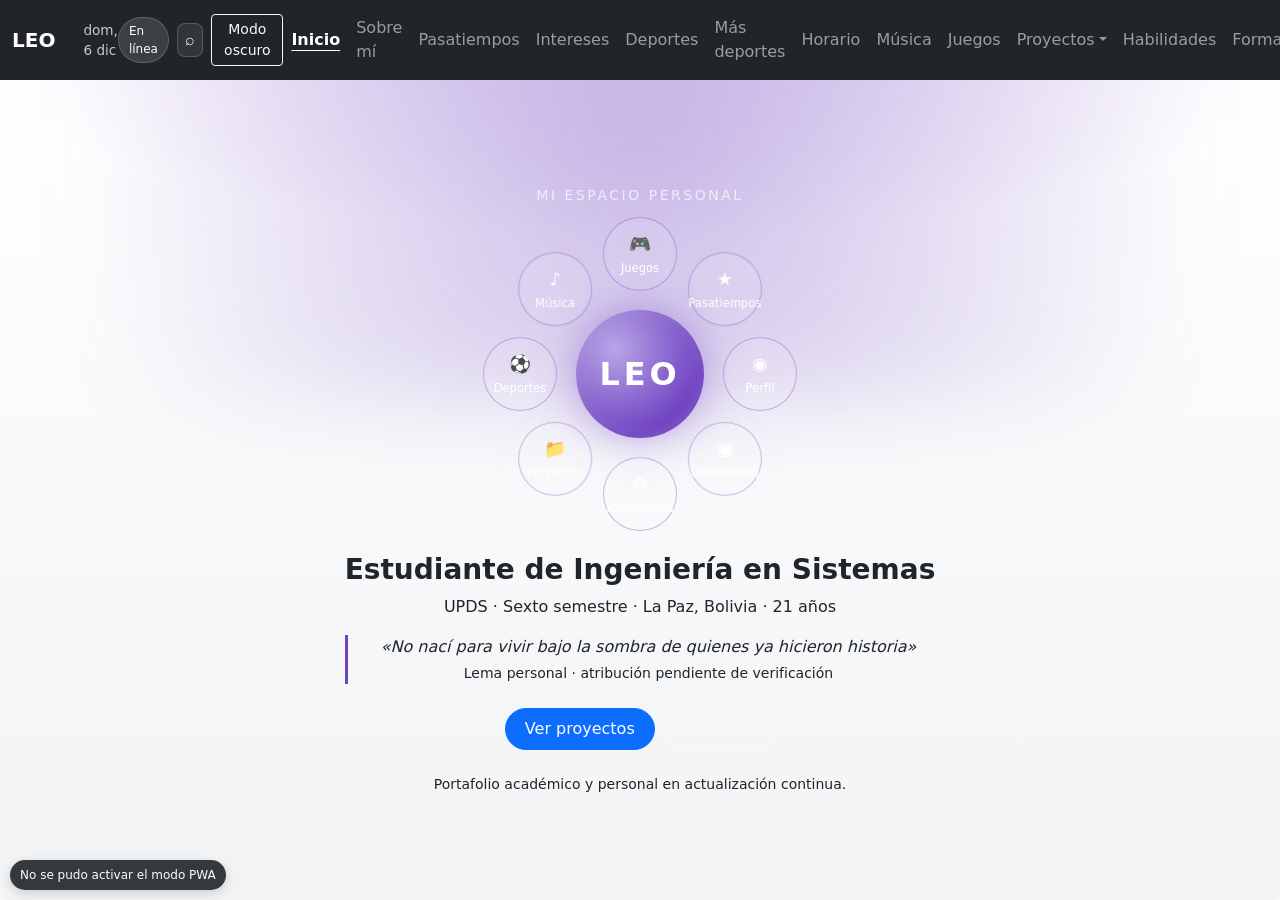
==== commit c4aede9a: "Presentacion 2.0 optimizada: PWA unificada, responsive, offline" ====
--- a/index.html
+++ b/index.html
@@ -1,329 +1,571 @@
 <!DOCTYPE html>
-
 <html lang="es">
 <head>
-<meta charset="utf-8"/>
-<meta content="width=device-width, initial-scale=1.0" name="viewport"/>
-<meta content="#212529" name="theme-color"/>
-<meta content="Presentación personal de Leonardo." name="description"/>
-<link href="manifest.json" rel="manifest"/>
-<link href="icons/icon-192.png" rel="icon" sizes="192x192" type="image/png"/>
-<link href="icons/icon-192.png" rel="apple-touch-icon"/>
-<title>Leo | Portafolio personal</title>
-<link href="https://cdn.jsdelivr.net/npm/bootstrap@5.3.3/dist/css/bootstrap.min.css" rel="stylesheet"/>
-<link href="estilos.css" rel="stylesheet"/>
+  <meta charset="utf-8"/>
+  <meta name="viewport" content="width=device-width, initial-scale=1.0, viewport-fit=cover"/>
+  <meta name="theme-color" content="#212529"/>
+  <meta name="description" content="Portafolio personal y proyectos académicos de Leonardo, estudiante de Ingeniería en Sistemas."/>
+  <meta name="color-scheme" content="light dark"/>
+  <meta name="apple-mobile-web-app-capable" content="yes"/>
+  <meta name="apple-mobile-web-app-status-bar-style" content="black-translucent"/>
+  <meta name="apple-mobile-web-app-title" content="Leo"/>  <link rel="manifest" href="manifest.json"/>
+  <link rel="icon" href="icons/icon-192.png" sizes="192x192" type="image/png"/>
+  <link rel="apple-touch-icon" href="icons/icon-192.png"/>
+  <title>Leo | Portafolio personal</title>
+  <link rel="preconnect" href="https://cdn.jsdelivr.net" crossorigin/>
+  <link href="https://cdn.jsdelivr.net/npm/bootstrap@5.3.3/dist/css/bootstrap.min.css" rel="stylesheet"/>
+  <link href="estilos.css" rel="stylesheet"/>
 </head>
 <body>
-<!-- Menú principal: navegación por secciones de la misma página -->
-<nav class="navbar navbar-expand-xl navbar-dark bg-dark sticky-top app-navbar">
-<div class="container-fluid">
-<a class="navbar-brand fw-bold" href="#inicio">LEO</a>
-<button aria-controls="menu" aria-expanded="false" aria-label="Abrir menú" class="navbar-toggler" id="menuToggle" type="button">
-<span class="navbar-toggler-icon"></span>
-</button>
-<div class="navbar-collapse" id="menu">
-<ul class="navbar-nav ms-auto align-items-lg-center">
-<li class="nav-item"><a aria-current="page" class="nav-link active" href="#inicio">Inicio</a></li>
-<li class="nav-item"><a class="nav-link" href="#sobre-mi">Sobre mí</a></li>
-<li class="nav-item"><a class="nav-link" href="#pasatiempos">Pasatiempos</a></li>
-<li class="nav-item"><a class="nav-link" href="#intereses">Intereses</a></li>
-<li class="nav-item"><a class="nav-link" href="#deportes">Deportes</a></li>
-<li class="nav-item"><a class="nav-link" href="#deportes-lista">Más deportes</a></li>
-<li class="nav-item"><a class="nav-link" href="#horario">Horario</a></li>
-<li class="nav-item"><a class="nav-link" href="#musica">Música</a></li>
-<li class="nav-item"><a class="nav-link" href="#juegos">Juegos</a></li>
-<li class="nav-item dropdown">
-<a class="nav-link dropdown-toggle" href="#proyectos" id="projectsMenu">Proyectos</a>
-<ul class="dropdown-menu dropdown-menu-end">
-<li><a class="dropdown-item" data-project-filter="todos" href="#proyectos">Ver todos</a></li>
-<li><a class="dropdown-item" data-project-filter="programacion" href="#proyectos">Programación</a></li>
-<li><a class="dropdown-item" data-project-filter="sistemas" href="#proyectos">Sistemas</a></li>
-<li><a class="dropdown-item" data-project-filter="bases" href="#proyectos">Bases de datos</a></li>
-<li><a class="dropdown-item" data-project-filter="electronica" href="#proyectos">Electrónica</a></li>
-<li><a class="dropdown-item" data-project-filter="investigacion" href="#proyectos">Investigación operativa</a></li>
-</ul>
-</li>
-<li class="nav-item"><a class="nav-link" href="#registro">Contratación</a></li>
-<li class="nav-item"><a class="nav-link" href="#contacto">Contacto</a></li>
-</ul>
-<button class="btn btn-outline-light btn-sm ms-lg-3" id="botonTema" type="button">Modo oscuro</button>
-</div>
-</div>
-</nav>
-<!-- Presentación principal -->
-
-<main class="app-views" id="appViews"><header class="container text-center py-5 active app-screen" data-app-screen="inicio" id="inicio">
-<p class="text-uppercase small text-secondary mb-1">Mi espacio personal</p>
-<h1>¡Hola! Soy Leonardo</h1>
-<h3 class="text-secondary">Pero puedes decirme Leo</h3>
-<p>Estudiante de Ingeniería en Sistemas - UPDS</p>
-<p>21 años | Sexto semestre</p>
-</header>
-<!-- Carrusel de deportes -->
-<section class="container mb-5 app-screen" data-app-screen="deportes" data-lazy-component="section" id="deportes">
-<h2 class="text-center mb-3">Mis deportes favoritos</h2>
-<div class="carousel slide" data-bs-ride="carousel" id="carruselDeportes">
-<div class="carousel-indicators">
-<button class="active" data-bs-slide-to="0" data-bs-target="#carruselDeportes" type="button"></button>
-<button data-bs-slide-to="1" data-bs-target="#carruselDeportes" type="button"></button>
-<button data-bs-slide-to="2" data-bs-target="#carruselDeportes" type="button"></button>
-</div>
-<div class="carousel-inner">
-<div class="carousel-item active">
-<img alt="Partido de fútbol" class="d-block w-100" decoding="async" fetchpriority="high" loading="eager" src="https://images.unsplash.com/photo-1522778119026-d647f0596c20?auto=format&amp;fit=crop&amp;w=1200&amp;q=80"/>
-<div class="carousel-caption"><h5>Fútbol</h5></div>
-</div>
-<div class="carousel-item">
-<img alt="Partido de voleibol" class="d-block w-100" decoding="async" loading="lazy" src="https://images.unsplash.com/photo-1612872087720-bb876e2e67d1?auto=format&amp;fit=crop&amp;w=1200&amp;q=80"/>
-<div class="carousel-caption"><h5>Voleibol</h5></div>
-</div>
-<div class="carousel-item">
-<img alt="Entrenamiento de boxeo" class="d-block w-100" decoding="async" loading="lazy" src="https://images.unsplash.com/photo-1549719386-74dfcbf7dbed?auto=format&amp;fit=crop&amp;w=1200&amp;q=80"/>
-<div class="carousel-caption"><h5>Boxeo</h5></div>
-</div>
-</div>
-<button class="carousel-control-prev" data-bs-slide="prev" data-bs-target="#carruselDeportes" type="button"><span class="carousel-control-prev-icon"></span></button>
-<button class="carousel-control-next" data-bs-slide="next" data-bs-target="#carruselDeportes" type="button"><span class="carousel-control-next-icon"></span></button>
-</div>
-<p class="text-center text-secondary mt-2">También me gustan el básquetbol y el raquet.</p>
-</section>
-<!-- Sobre mí -->
-<section class="container seccion app-screen" data-app-screen="sobre-mi" data-lazy-component="section" id="sobre-mi">
-<h2>Sobre mí</h2>
-<div class="row g-3">
-<div class="col-md-6"><div class="card h-100"><div class="card-body">
-<h5>Mi perfil</h5>
-<p>Tengo 21 años y estudio Ingeniería en Sistemas en la UPDS. Actualmente curso el sexto semestre.</p>
-</div></div></div>
-<div class="col-md-6"><div class="card h-100"><div class="card-body">
-<h5>Mi personalidad</h5>
-<p>Me considero divertido, curioso y perseverante. Me gusta aprender cosas nuevas y compartir con otras personas.</p>
-</div></div></div>
-</div>
-<div class="alert alert-secondary mt-3 mb-0">
-<strong>Mi frase:</strong> “Vamos siempre ready, no me importa contra quién”.
-      </div>
-<h4 class="mt-4">Mis metas</h4>
-<ul>
-<li>Ser un gran ingeniero.</li>
-<li>Crear mi propia empresa.</li>
-<li>Viajar y volver a competir en algún deporte.</li>
-</ul>
-</section>
-<!-- Pasatiempos -->
-<section class="container seccion app-screen" data-app-screen="pasatiempos" data-lazy-component="section" id="pasatiempos">
-<h2>Mis pasatiempos</h2>
-<div class="row g-3">
-<div class="col-md-4"><div class="card h-100"><img alt="Persona jugando videojuegos" class="card-img-top imagen-tarjeta" decoding="async" loading="lazy" src="https://images.unsplash.com/photo-1542751371-adc38448a05e?auto=format&amp;fit=crop&amp;w=800&amp;q=85"/><div class="card-body"><h5>Videojuegos</h5><p>Me gusta jugar y entretenerme en mi tiempo libre.</p></div></div></div>
-<div class="col-md-4"><div class="card h-100"><img alt="Micrófono en un escenario" class="card-img-top imagen-tarjeta" decoding="async" loading="lazy" src="https://images.unsplash.com/photo-1516280440614-37939bbacd81?auto=format&amp;fit=crop&amp;w=800&amp;q=85"/><div class="card-body"><h5>Música</h5><p>Escuchar mis canciones y artistas favoritos.</p></div></div></div>
-<div class="col-md-4"><div class="card h-100"><img alt="Redes sociales" class="card-img-top imagen-tarjeta" decoding="async" loading="lazy" src="https://images.unsplash.com/photo-1611162617474-5b21e879e113?auto=format&amp;fit=crop&amp;w=800&amp;q=85"/><div class="card-body"><h5>Redes sociales</h5><p>Ver contenido en YouTube y TikTok.</p></div></div></div>
-<div class="col-md-4"><div class="card h-100"><img alt="Amigos compartiendo" class="card-img-top imagen-tarjeta" decoding="async" loading="lazy" src="https://images.unsplash.com/photo-1529156069898-49953e39b3ac?auto=format&amp;fit=crop&amp;w=800&amp;q=85"/><div class="card-body"><h5>Amigos</h5><p>Salir y compartir con mis amigos.</p></div></div></div>
-<div class="col-md-4"><div class="card h-100"><img alt="Persona practicando deporte" class="card-img-top imagen-tarjeta" decoding="async" loading="lazy" src="https://images.unsplash.com/photo-1517649763962-0c623066013b?auto=format&amp;fit=crop&amp;w=800&amp;q=85"/><div class="card-body"><h5>Deportes</h5><p>Voleibol, fútbol y básquetbol.</p></div></div></div>
-<div class="col-md-4"><div class="card h-100"><img alt="Camino en la naturaleza" class="card-img-top imagen-tarjeta" decoding="async" loading="lazy" src="https://images.unsplash.com/photo-1470770841072-f978cf4d019e?auto=format&amp;fit=crop&amp;w=800&amp;q=85"/><div class="card-body"><h5>Caminar</h5><p>Salir a caminar y despejar la mente.</p></div></div></div>
-</div>
-</section>
-<!-- Intereses -->
-<section class="container seccion app-screen" data-app-screen="intereses" data-lazy-component="section" id="intereses">
-<h2>Mis intereses</h2>
-<div class="row g-3">
-<div class="col-md-6"><div class="card h-100"><img alt="Circuitos y tecnología" class="card-img-top imagen-tarjeta" decoding="async" loading="lazy" src="https://images.unsplash.com/photo-1518770660439-4636190af475?auto=format&amp;fit=crop&amp;w=900&amp;q=85"/><div class="card-body"><h5>Nuevas tecnologías</h5><p>Conocer herramientas, programas y avances tecnológicos.</p></div></div></div>
-<div class="col-md-6"><div class="card h-100"><img alt="Libros para estudiar idiomas" class="card-img-top imagen-tarjeta" decoding="async" loading="lazy" src="https://images.unsplash.com/photo-1456513080510-7bf3a84b82f8?auto=format&amp;fit=crop&amp;w=900&amp;q=85"/><div class="card-body"><h5>Aprender idiomas</h5><p>Ampliar mis conocimientos y mejorar mis oportunidades.</p></div></div></div>
-</div>
-</section>
-<!-- Filtro de deportes -->
-<section class="container seccion app-screen" data-app-screen="deportes-lista" data-lazy-component="section" id="deportes-lista">
-<h2>Explora mis deportes</h2>
-<p>Selecciona una categoría para ver mis deportes, desde los que más me gustan.</p>
-<div class="mb-3">
-<button class="btn btn-dark filtro-deporte active" data-sport="todos">Todos</button>
-<button class="btn btn-outline-dark filtro-deporte" data-sport="favoritos">Mis favoritos</button>
-</div>
-<div class="row g-3" id="listaDeportes">
-<div class="col-md-4 deporte-item" data-sport="favorito">
-<div class="card h-100"><img alt="Balón de voleibol" class="card-img-top imagen-tarjeta" decoding="async" loading="lazy" src="https://images.unsplash.com/photo-1592656094267-764a45160876?auto=format&amp;fit=crop&amp;w=800&amp;q=85"/><div class="card-body"><span class="badge bg-dark">Favorito 1*</span><h5 class="mt-2">Voleibol</h5><p>Uno de los deportes que más disfruto.</p></div></div>
-</div>
-<div class="col-md-4 deporte-item" data-sport="favorito">
-<div class="card h-100"><img alt="Partido de fútbol" class="card-img-top imagen-tarjeta" decoding="async" loading="lazy" src="https://images.unsplash.com/photo-1522778119026-d647f0596c20?auto=format&amp;fit=crop&amp;w=800&amp;q=85"/><div class="card-body"><span class="badge bg-dark">Favorito 2*</span><h5 class="mt-2">Fútbol</h5><p>Deporte que combina técnica y equipo.</p></div></div>
-</div>
-<div class="col-md-4 deporte-item" data-sport="normal"><div class="card h-100"><img alt="Cancha de básquetbol" class="card-img-top imagen-tarjeta" decoding="async" loading="lazy" src="https://images.unsplash.com/photo-1546519638-68e109498ffc?auto=format&amp;fit=crop&amp;w=800&amp;q=85"/><div class="card-body"><h5>Básquetbol</h5><p>Un deporte dinámico y competitivo.</p></div></div></div>
-<div class="col-md-4 deporte-item" data-sport="normal"><div class="card h-100"><img alt="Entrenamiento de boxeo" class="card-img-top imagen-tarjeta" decoding="async" loading="lazy" src="https://images.unsplash.com/photo-1549719386-74dfcbf7dbed?auto=format&amp;fit=crop&amp;w=800&amp;q=85"/><div class="card-body"><h5>Boxeo</h5><p>Un deporte de disciplina y resistencia.</p></div></div></div>
-<div class="col-md-4 deporte-item" data-sport="normal"><div class="card h-100"><img alt="Deporte de raqueta" class="card-img-top imagen-tarjeta" decoding="async" loading="lazy" src="https://images.unsplash.com/photo-1622279457486-62dcc4a431d6?auto=format&amp;fit=crop&amp;w=800&amp;q=85"/><div class="card-body"><h5>Raquet</h5><p>Otro deporte que me interesa.</p></div></div></div>
-</div>
-<p class="small text-secondary mt-2">*Orden provisional según la selección inicial; puedes cambiarlo en el código cuando definas tu ranking.</p>
-</section>
-<!-- Horario -->
-<section class="container seccion app-screen" data-app-screen="horario" data-lazy-component="section" id="horario">
-<h2>Mi horario</h2>
-<p>Mi rutina general de lunes a sábado.</p>
-<div class="table-responsive">
-<table class="table table-bordered table-striped text-center">
-<thead class="table-dark"><tr><th>Momento</th><th>Actividad</th></tr></thead>
-<tbody>
-<tr><td>Mañana</td><td>Universidad</td></tr>
-<tr><td>Tarde</td><td>Estudiar y hacer tareas</td></tr>
-<tr><td>Tarde / noche</td><td>Ejercicio</td></tr>
-<tr><td>Noche</td><td>Descanso y tiempo libre</td></tr>
-</tbody>
-</table>
-</div>
-</section>
-<!-- Música con filtro -->
-<section class="container seccion app-screen" data-app-screen="musica" data-lazy-component="section" id="musica">
-<h2>Mi música</h2>
-<p>Mi género más escuchado es el trap, aunque también escucho otros estilos.</p>
-<h5>Artistas favoritos</h5>
-<div class="row g-3 mb-4">
-<div class="col-6 col-md"><div class="card h-100"><img alt="Grupo Morat" class="card-img-top imagen-artista" decoding="async" loading="lazy" src="https://listindiario.com/uploads/2024/06/06/6661d6f16e575.jpeg"/><div class="card-body text-center"><strong>Morat</strong></div></div></div>
-<div class="col-6 col-md"><div class="card h-100"><img alt="Sebastián Yatra" class="card-img-top imagen-artista" decoding="async" loading="lazy" src="https://www.infobae.com/resizer/v2/E7V25DWB2FDZBBUYGZYCYJ6UEM.jpg?auth=5f98e6bfbabecbc96a04c5dc2d3d7f227dfc33579e86463df18ffe2e6e3a540f&amp;height=1200&amp;quality=85&amp;smart=true&amp;width=1200"/><div class="card-body text-center"><strong>Sebastián Yatra</strong></div></div></div>
-<div class="col-6 col-md"><div class="card h-100"><img alt="Milo J" class="card-img-top imagen-artista" decoding="async" loading="lazy" src="https://revistacodigos.com/wp-content/uploads/2023/12/Milo-J.jpg"/><div class="card-body text-center"><strong>Milo J</strong></div></div></div>
-<div class="col-6 col-md"><div class="card h-100"><img alt="Trueno" class="card-img-top imagen-artista" decoding="async" loading="lazy" src="https://www.infobae.com/resizer/v2/S2B2AE7U2FCFRGMKYWLAI64ZUY.jpg?auth=104622a49cf1e04776c3eda845916359cbd483fb11b57183216164c4278b6ed5&amp;height=1200&amp;quality=85&amp;smart=true&amp;width=1200"/><div class="card-body text-center"><strong>Trueno</strong></div></div></div>
-<div class="col-6 col-md"><div class="card h-100"><img alt="Dúo Kevis y Maykyy" class="card-img-top imagen-artista" decoding="async" loading="lazy" src="https://www.publimetro.com.mx/resizer/v2/XIG3GRVXTBBMRKT4GJB4MAXLJ4.jpg?auth=570a9cb60bdb17a05d48b37e3b3bdec576bd5293bd15a58fd8f4b16f5eaa95c1&amp;height=1200&amp;smart=true&amp;width=1200"/><div class="card-body text-center"><strong>Kevin y Mayki</strong></div></div></div>
-</div>
-<h5 class="mt-4">Filtrar canciones por artista</h5>
-<div class="d-flex flex-wrap gap-2 mb-3" id="botonesMusica">
-<button class="btn btn-dark filtro-musica" data-artist="todos">Todos</button>
-<button class="btn btn-outline-dark filtro-musica" data-artist="Sebastián Yatra">Sebastián Yatra</button>
-<button class="btn btn-outline-dark filtro-musica" data-artist="Milo J">Milo J</button>
-<button class="btn btn-outline-dark filtro-musica" data-artist="Kevin y Mayki">Kevin y Mayki</button>
-<button class="btn btn-outline-dark filtro-musica" data-artist="Bonanza">Bonanza</button>
-<button class="btn btn-outline-dark filtro-musica" data-artist="Tame Impala">Tame Impala</button>
-</div>
-<div class="row g-3" id="listaCanciones">
-<div class="col-md-6 cancion" data-artist="Sebastián Yatra"><div class="card h-100"><div class="row g-0 align-items-center"><div class="col-4"><img alt="Micrófono de música pop" class="img-fluid rounded-start imagen-cancion" decoding="async" loading="lazy" src="https://images.unsplash.com/photo-1516280440614-37939bbacd81?auto=format&amp;fit=crop&amp;w=500&amp;q=85"/></div><div class="col-8"><div class="card-body"><strong>Ya no tiene novio</strong><p class="mb-0">Sebastián Yatra</p></div></div></div></div></div>
-<div class="col-md-6 cancion" data-artist="Milo J"><div class="card h-100"><div class="row g-0 align-items-center"><div class="col-4"><img alt="Concierto de música urbana" class="img-fluid rounded-start imagen-cancion" decoding="async" loading="lazy" src="https://images.unsplash.com/photo-1506157786151-b8491531f063?auto=format&amp;fit=crop&amp;w=500&amp;q=85"/></div><div class="col-8"><div class="card-body"><strong>Niño</strong><p class="mb-0">Milo J</p></div></div></div></div></div>
-<div class="col-md-6 cancion" data-artist="Kevin y Mayki"><div class="card h-100"><div class="row g-0 align-items-center"><div class="col-4"><img alt="Concierto de hip hop" class="img-fluid rounded-start imagen-cancion" decoding="async" loading="lazy" src="https://images.unsplash.com/photo-1493225457124-a3eb161ffa5f?auto=format&amp;fit=crop&amp;w=500&amp;q=85"/></div><div class="col-8"><div class="card-body"><strong>Back to the 90s</strong><p class="mb-0">Kevin y Mayki</p></div></div></div></div></div>
-<div class="col-md-6 cancion" data-artist="Bonanza"><div class="card h-100"><div class="row g-0 align-items-center"><div class="col-4"><img alt="Grupo folklórico Bonanza" class="img-fluid rounded-start imagen-cancion" decoding="async" loading="lazy" src="https://3.bp.blogspot.com/-reGQEzMxOHY/VZWRzpKLw8I/AAAAAAAAXnQ/l79gxSHE24Y/s1600/Bonanza%2Bcelebra%2B25%2Ba%25C3%25B1os%2Bfestivos%2Bjunto.jpg"/></div><div class="col-8"><div class="card-body"><strong>Caracol</strong><p class="mb-0">Bonanza</p></div></div></div></div></div>
-<div class="col-md-6 cancion" data-artist="Tame Impala"><div class="card h-100"><div class="row g-0 align-items-center"><div class="col-4"><img alt="Luces de concierto psicodélico" class="img-fluid rounded-start imagen-cancion" decoding="async" loading="lazy" src="https://images.unsplash.com/photo-1470225620780-dba8ba36b745?auto=format&amp;fit=crop&amp;w=500&amp;q=85"/></div><div class="col-8"><div class="card-body"><strong>Loser</strong><p class="mb-0">Tame Impala</p></div></div></div></div></div>
-</div>
-</section>
-<!-- Videojuegos con filtro -->
-<section class="container seccion app-screen" data-app-screen="juegos" data-lazy-component="section" id="juegos">
-<h2>Mis videojuegos</h2>
-<p>Estos son algunos videojuegos que he jugado. El orden de favoritos está pendiente de confirmar.</p>
-<div class="d-flex flex-wrap gap-2 mb-3">
-<button class="btn btn-dark filtro-juego" data-game="todos">Todos</button>
-<button class="btn btn-outline-dark filtro-juego" data-game="favoritos">Mis favoritos</button>
-</div>
-<div class="row g-3" id="listaJuegos">
-<div class="col-md-4 juego-item" data-game="favorito">
-<div class="card h-100">
-<img alt="Videojuegos y competición" class="card-img-top imagen-juego" decoding="async" loading="lazy" src="https://images.unsplash.com/photo-1542751371-adc38448a05e?auto=format&amp;fit=crop&amp;w=800&amp;q=80"/>
-<div class="card-body"><h5>Tekken</h5><p class="card-text">Juego de lucha.</p><span class="badge bg-dark">Favorito provisional</span></div>
-</div>
-</div>
-<div class="col-md-4 juego-item" data-game="favorito">
-<div class="card h-100">
-<img alt="Control de videojuegos" class="card-img-top imagen-juego" decoding="async" loading="lazy" src="https://images.unsplash.com/photo-1493711662062-fa54104f7cf8?auto=format&amp;fit=crop&amp;w=800&amp;q=80"/>
-<div class="card-body"><h5>Overwatch</h5><p class="card-text">Acción y trabajo en equipo.</p><span class="badge bg-dark">Favorito provisional</span></div>
-</div>
-</div>
-<div class="col-md-4 juego-item" data-game="normal"><div class="card h-100">
-<img alt="Consola de videojuegos" class="card-img-top imagen-juego" decoding="async" loading="lazy" src="https://images.unsplash.com/photo-1511512578047-dfb367046420?auto=format&amp;fit=crop&amp;w=800&amp;q=80"/>
-<div class="card-body"><h5>FIFA 23</h5><p class="card-text">Fútbol y competición.</p></div>
-</div></div>
-<div class="col-md-4 juego-item" data-game="normal"><div class="card h-100">
-<img alt="Consola retro" class="card-img-top imagen-juego" decoding="async" loading="lazy" src="https://images.unsplash.com/photo-1550745165-9bc0b252726f?auto=format&amp;fit=crop&amp;w=800&amp;q=80"/>
-<div class="card-body"><h5>Cuphead</h5><p class="card-text">Juego de plataformas y acción.</p></div>
-</div></div>
-<div class="col-md-4 juego-item" data-game="normal"><div class="card h-100">
-<img alt="Videojuego móvil" class="card-img-top imagen-juego" decoding="async" loading="lazy" src="https://images.unsplash.com/photo-1606503153255-59d8b8b821f7?auto=format&amp;fit=crop&amp;w=800&amp;q=80"/>
-<div class="card-body"><h5>Clash Royale</h5><p class="card-text">Estrategia y competencia.</p></div>
-</div></div>
-<div class="col-md-4 juego-item" data-game="normal"><div class="card h-100">
-<img alt="Videojuego" class="card-img-top imagen-juego" decoding="async" loading="lazy" src="https://images.unsplash.com/photo-1511512578047-dfb367046420?auto=format&amp;fit=crop&amp;w=800&amp;q=80"/>
-<div class="card-body"><h5>Pokémon GO</h5><p class="card-text">Aventura y exploración.</p></div>
-</div></div>
-</div>
-</section>
-<!-- Proyectos formativos -->
-<section class="container seccion app-screen" data-app-screen="proyectos" data-lazy-component="section" id="proyectos">
-<h2>Mis proyectos formativos</h2>
-<p>Trabajos e ideas que he desarrollado o trabajado durante mi formación. Algunas propuestas todavía pueden estar en desarrollo.</p>
-<div class="mb-3">
-<button class="btn btn-dark filtro-proyecto" data-category="todos">Todos</button>
-<button class="btn btn-outline-dark filtro-proyecto" data-category="programacion">Programación</button>
-<button class="btn btn-outline-dark filtro-proyecto" data-category="sistemas">Sistemas</button>
-<button class="btn btn-outline-dark filtro-proyecto" data-category="bases">Bases de datos</button>
-<button class="btn btn-outline-dark filtro-proyecto" data-category="electronica">Electrónica</button>
-<button class="btn btn-outline-dark filtro-proyecto" data-category="investigacion">Investigación operativa</button>
-</div>
-<div class="row g-3" id="listaProyectos">
-<div class="col-md-6 proyecto-item" data-category="programacion"><div class="card h-100"><img alt="Imagen ilustrativa de Cajero automático en C++" class="card-img-top imagen-proyecto" decoding="async" loading="lazy" src="https://images.unsplash.com/photo-1556742049-0cfed4f6a45d?auto=format&amp;fit=crop&amp;w=900&amp;q=85"/><div class="card-body"><h5>Cajero automático en C++</h5><p>Práctica de programación para simular operaciones básicas de un cajero automático.</p><small class="text-secondary">Tecnología: C++.</small></div></div></div>
-<div class="col-md-6 proyecto-item" data-category="sistemas"><div class="card h-100"><img alt="Imagen ilustrativa de Sistema de citas médicas" class="card-img-top imagen-proyecto" decoding="async" loading="lazy" src="https://images.unsplash.com/photo-1576091160399-112ba8d25d1d?auto=format&amp;fit=crop&amp;w=900&amp;q=85"/><div class="card-body"><h5>Sistema de citas médicas</h5><p>Propuesta de sistema para registrar pacientes, médicos y gestionar citas.</p><small class="text-secondary">Tecnologías: desarrollo de software y bases de datos.</small></div></div></div>
-<div class="col-md-6 proyecto-item" data-category="programacion"><div class="card h-100"><img alt="Imagen ilustrativa de Mibus" class="card-img-top imagen-proyecto" decoding="async" loading="lazy" src="https://images.unsplash.com/photo-1544620347-c4fd4a3d5957?auto=format&amp;fit=crop&amp;w=900&amp;q=85"/><div class="card-body"><h5>Mibus</h5><p>Idea de aplicación para consultar rutas y ubicación de minibuses y trufis en La Paz.</p><small class="text-secondary">Tecnologías previstas: C#, .NET y SQL Server.</small></div></div></div>
-<div class="col-md-6 proyecto-item" data-category="bases"><div class="card h-100"><img alt="Imagen ilustrativa de Sistema BancoBNB" class="card-img-top imagen-proyecto" decoding="async" loading="lazy" src="https://images.unsplash.com/photo-1554224155-6726b3ff858f?auto=format&amp;fit=crop&amp;w=900&amp;q=85"/><div class="card-body"><h5>Sistema BancoBNB</h5><p>Trabajo de consultas y manejo de información de una base de datos bancaria.</p><small class="text-secondary">Tecnología: SQL Server.</small></div></div></div>
-<div class="col-md-6 proyecto-item" data-category="bases"><div class="card h-100"><img alt="Imagen ilustrativa de Práctica de backups" class="card-img-top imagen-proyecto" decoding="async" loading="lazy" src="https://images.unsplash.com/photo-1518770660439-4636190af475?auto=format&amp;fit=crop&amp;w=900&amp;q=85"/><div class="card-body"><h5>Práctica de backups</h5><p>Práctica de copias de seguridad completas, diferenciales y programadas.</p><small class="text-secondary">Tecnología: SQL Server.</small></div></div></div>
-<div class="col-md-6 proyecto-item" data-category="electronica"><div class="card h-100"><img alt="Imagen ilustrativa de Prácticas con ESP32" class="card-img-top imagen-proyecto" decoding="async" loading="lazy" src="https://images.unsplash.com/photo-1553406830-ef2513450d76?auto=format&amp;fit=crop&amp;w=900&amp;q=85"/><div class="card-body"><h5>Prácticas con ESP32</h5><p>Actividades de configuración y conexión de una placa ESP32.</p><small class="text-secondary">Tecnología: ESP32.</small></div></div></div>
-<div class="col-md-6 proyecto-item" data-category="investigacion"><div class="card h-100"><img alt="Imagen ilustrativa de Proyecto Farmalive" class="card-img-top imagen-proyecto" decoding="async" loading="lazy" src="https://images.unsplash.com/photo-1587854692152-cbe660dbde88?auto=format&amp;fit=crop&amp;w=900&amp;q=85"/><div class="card-body"><h5>Proyecto Farmalive</h5><p>Ejercicio de investigación operativa aplicado a una empresa de distribución farmacéutica.</p><small class="text-secondary">Métodos: programación lineal, Simplex y transporte.</small></div></div></div>
-<div class="col-md-6 proyecto-item" data-category="sistemas"><div class="card h-100"><img alt="Imagen ilustrativa de Página web personal" class="card-img-top imagen-proyecto" decoding="async" loading="lazy" src="https://images.unsplash.com/photo-1498050108023-c5249f4df085?auto=format&amp;fit=crop&amp;w=900&amp;q=85"/><div class="card-body"><h5>Página web personal</h5><p>Diseño de una página de presentación con secciones, carrusel y elementos interactivos.</p><small class="text-secondary">Tecnologías: HTML, CSS, Bootstrap y JavaScript.</small></div></div></div>
-</div>
-</section>
-<!-- Gráfico -->
-<section class="container seccion app-screen" data-app-screen="grafico" data-lazy-component="section" id="grafico">
-<h2>Mis intereses en porcentajes</h2>
-<p>Distribución referencial de mis gustos.</p>
-<p>Deportes</p><div class="progress mb-3"><div class="progress-bar bg-dark" style="width: 30%">30%</div></div>
-<p>Música</p><div class="progress mb-3"><div class="progress-bar bg-secondary" style="width: 25%">25%</div></div>
-<p>Videojuegos</p><div class="progress mb-3"><div class="progress-bar bg-dark" style="width: 20%">20%</div></div>
-<p>Tecnología</p><div class="progress mb-3"><div class="progress-bar bg-secondary" style="width: 15%">15%</div></div>
-<p>Idiomas</p><div class="progress mb-3"><div class="progress-bar bg-dark" style="width: 10%">10%</div></div>
-</section>
-<!-- Formulario de contratación -->
-<section class="container seccion app-screen" data-app-screen="registro" data-lazy-component="section" id="registro">
-<h2>Formulario de contratación</h2>
-<p>¿Te interesa contratar mis servicios o conversar sobre una oportunidad laboral o proyecto? Completa este formulario para que pueda contactarte.</p>
-<form id="formularioContratacion" novalidate="">
-<div class="mb-3">
-<label class="form-label" for="nombre">Nombre completo</label>
-<input class="form-control" id="nombre" placeholder="Ej. Juan Pérez" type="text"/>
-<div class="mensaje" id="errorNombre"></div>
-</div>
-<div class="mb-3">
-<label class="form-label" for="correo">Correo electrónico</label>
-<input class="form-control" disabled="" id="correo" placeholder="nombre@correo.com" type="email"/>
-<div class="mensaje" id="errorCorreo"></div>
-</div>
-<div class="mb-3">
-<label class="form-label" for="telefono">Número de celular</label>
-<input class="form-control" disabled="" id="telefono" maxlength="8" placeholder="8 dígitos" type="text"/>
-<div class="mensaje" id="errorTelefono"></div>
-</div>
-<div class="mb-3">
-<label class="form-label" for="tipoContratacion">Tipo de contratación</label>
-<select class="form-select" disabled="" id="tipoContratacion">
-<option value="">Selecciona una opción</option>
-<option value="Oportunidad laboral">Oportunidad laboral</option>
-<option value="Desarrollo de proyecto">Desarrollo de proyecto</option>
-<option value="Prácticas profesionales">Prácticas profesionales</option>
-<option value="Colaboración">Colaboración</option>
-<option value="Otro">Otro</option>
-</select>
-<div class="mensaje" id="errorTipo"></div>
-</div>
-<div class="mb-3">
-<label class="form-label" for="descripcion">Descripción de la propuesta</label>
-<textarea class="form-control" disabled="" id="descripcion" placeholder="Cuéntame brevemente sobre la oportunidad o proyecto..." rows="4"></textarea>
-<div class="mensaje" id="errorDescripcion"></div>
-</div>
-<button class="btn btn-dark" disabled="" id="enviar" type="submit">Enviar solicitud</button>
-<p aria-live="polite" class="mt-3" id="resultadoFormulario"></p>
-</form>
-</section>
-<footer class="bg-dark text-white text-center py-4 mt-5 app-screen" data-app-screen="contacto" id="contacto">
-<h4>¡Gracias por visitar mi página!</h4>
-<p>Mis redes sociales</p>
-<a class="text-white mx-2" href="https://www.instagram.com/" rel="noopener" target="_blank">Instagram</a>
-<a class="text-white mx-2" href="https://www.tiktok.com/" rel="noopener" target="_blank">TikTok</a>
-<a class="text-white mx-2" href="https://www.facebook.com/" rel="noopener" target="_blank">Facebook</a>
-<p class="mt-3 mb-0">© 2026 Leonardo - Leo</p>
-</footer></main>
-<div aria-live="polite" class="pwa-status" id="pwaStatus" role="status">Conectado</div>
-<button class="pwa-install-button" hidden="" id="pwaInstallButton" type="button">Instalar aplicación</button>
-<!-- Pie de página -->
-
-<script src="https://cdn.jsdelivr.net/npm/bootstrap@5.3.3/dist/js/bootstrap.bundle.min.js"></script>
-<script src="script.js"></script>
-<script src="lazy-loader.js" type="module"></script>
-<script defer="" src="pwa.js"></script>
+  <script>
+    (function () {
+      try {
+        var theme = localStorage.getItem("leo:theme");
+        if (theme !== "dark" && theme !== "light") {
+          theme = window.matchMedia && window.matchMedia("(prefers-color-scheme: dark)").matches ? "dark" : "light";
+        }
+        if (theme === "dark") document.body.classList.add("modo-oscuro");
+      } catch (e) {}
+    })();
+  </script>
+  <a class="skip-link" href="#appViews">Saltar al contenido</a>
+
+  <nav class="navbar navbar-expand-lg navbar-dark bg-dark sticky-top app-navbar" aria-label="Navegación principal">
+    <div class="container-fluid">
+      <div class="navbar-brand-wrap">
+        <a class="navbar-brand fw-bold mb-0" href="#inicio">LEO</a>
+        <span class="navbar-date d-none d-md-inline" id="headerDate"></span>
+      </div>
+      <div class="navbar-actions">
+        <span class="connection-pill" id="headerConnection">En línea</span>
+        <button class="icon-btn d-none d-lg-inline-flex" id="headerSearch" type="button" aria-label="Buscar proyectos">⌕</button>
+        <button class="btn btn-outline-light btn-sm d-none d-lg-inline-block" id="botonTemaDesktop" type="button" aria-pressed="false">Modo oscuro</button>
+        <button class="navbar-toggler" type="button" id="menuToggle" aria-controls="menu" aria-expanded="false" aria-label="Abrir menú">
+          <span class="navbar-toggler-icon"></span>
+        </button>
+      </div>
+      <div class="navbar-collapse" id="menu">
+        <div class="drawer-header d-lg-none">
+          <span class="drawer-brand">LEO</span>
+          <button class="drawer-close" id="menuClose" type="button" aria-label="Cerrar menú">✕</button>
+        </div>
+        <ul class="navbar-nav ms-auto align-items-lg-center drawer-nav">
+          <li class="menu-category d-lg-none">Principal</li>
+          <li class="nav-item"><a class="nav-link active" href="#inicio" aria-current="page">Inicio</a></li>
+          <li class="nav-item"><a class="nav-link" href="#sobre-mi">Sobre mí</a></li>
+
+          <li class="menu-category d-lg-none">Mi mundo</li>
+          <li class="nav-item"><a class="nav-link" href="#pasatiempos">Pasatiempos</a></li>
+          <li class="nav-item"><a class="nav-link" href="#intereses">Intereses</a></li>
+          <li class="nav-item"><a class="nav-link" href="#deportes">Deportes</a></li>
+          <li class="nav-item"><a class="nav-link" href="#deportes-lista">Más deportes</a></li>
+          <li class="nav-item"><a class="nav-link" href="#horario">Horario</a></li>
+          <li class="nav-item"><a class="nav-link" href="#musica">Música</a></li>
+          <li class="nav-item"><a class="nav-link" href="#juegos">Juegos</a></li>
+
+          <li class="menu-category d-lg-none">Portafolio</li>
+          <li class="nav-item dropdown">
+            <a class="nav-link dropdown-toggle" href="#proyectos" id="projectsMenu">Proyectos</a>
+            <ul class="dropdown-menu dropdown-menu-end">
+              <li><a class="dropdown-item" data-project-filter="todos" href="#proyectos">Ver todos</a></li>
+              <li><a class="dropdown-item" data-project-filter="programacion" href="#proyectos">Programación</a></li>
+              <li><a class="dropdown-item" data-project-filter="sistemas" href="#proyectos">Sistemas</a></li>
+              <li><a class="dropdown-item" data-project-filter="bases" href="#proyectos">Bases de datos</a></li>
+              <li><a class="dropdown-item" data-project-filter="electronica" href="#proyectos">Electrónica</a></li>
+              <li><a class="dropdown-item" data-project-filter="investigacion" href="#proyectos">Investigación operativa</a></li>
+            </ul>
+            <details class="mobile-submenu d-lg-none">
+              <summary>Filtrar proyectos</summary>
+              <a href="#proyectos" data-project-filter="todos">Ver todos</a>
+              <a href="#proyectos" data-project-filter="programacion">Programación</a>
+              <a href="#proyectos" data-project-filter="sistemas">Sistemas</a>
+              <a href="#proyectos" data-project-filter="bases">Bases de datos</a>
+              <a href="#proyectos" data-project-filter="electronica">Electrónica</a>
+              <a href="#proyectos" data-project-filter="investigacion">Investigación operativa</a>
+            </details>
+          </li>
+          <li class="nav-item"><a class="nav-link" href="#habilidades">Habilidades</a></li>
+          <li class="nav-item"><a class="nav-link" href="#formacion">Formación</a></li>
+          <li class="nav-item"><a class="nav-link" href="#grafico">Gráfico</a></li>
+          <li class="nav-item"><a class="nav-link" href="#bitacora">Bitácora</a></li>
+
+          <li class="menu-category d-lg-none">Contacto</li>
+          <li class="nav-item"><a class="nav-link" href="#registro">Contratación</a></li>
+          <li class="nav-item"><a class="nav-link" href="#contacto">Contacto</a></li>
+        </ul>
+        <div class="drawer-footer d-lg-none">
+          <button class="btn btn-outline-light btn-sm w-100 mb-2" id="botonTema" type="button" aria-pressed="false">Modo oscuro</button>
+          <button class="btn btn-outline-light btn-sm w-100" id="pwaInstallButtonDrawer" type="button">Instalar aplicación</button>
+        </div>
+      </div>
+    </div>
+  </nav>
+  <div class="menu-overlay" id="menuOverlay" aria-hidden="true"></div>
+
+  <main class="app-views" id="appViews" tabindex="-1">
+    <header class="container text-center py-5 active app-screen hero-screen" data-app-screen="inicio" id="inicio">
+      <div class="hero-glow" aria-hidden="true"></div>
+      <div class="hero-content reveal">
+        <p class="text-uppercase small hero-kicker mb-2">Mi espacio personal</p>
+        <div class="hero-orbit-wrap">
+          <div class="hero-core">
+            <span>LEO</span>
+          </div>
+          <a class="orbit-item" href="#sobre-mi" style="--angle: 0deg;"><span class="orbit-icon">◉</span><span class="orbit-label">Perfil</span></a>
+          <a class="orbit-item" href="#formacion" style="--angle: 45deg;"><span class="orbit-icon">▣</span><span class="orbit-label">Universidad</span></a>
+          <a class="orbit-item" href="#habilidades" style="--angle: 90deg;"><span class="orbit-icon">⚙</span><span class="orbit-label">Habilidades</span></a>
+          <a class="orbit-item" href="#proyectos" style="--angle: 135deg;"><span class="orbit-icon">📁</span><span class="orbit-label">Proyectos</span></a>
+          <a class="orbit-item" href="#deportes" style="--angle: 180deg;"><span class="orbit-icon">⚽</span><span class="orbit-label">Deportes</span></a>
+          <a class="orbit-item" href="#musica" style="--angle: 225deg;"><span class="orbit-icon">♪</span><span class="orbit-label">Música</span></a>
+          <a class="orbit-item" href="#juegos" style="--angle: 270deg;"><span class="orbit-icon">🎮</span><span class="orbit-label">Juegos</span></a>
+          <a class="orbit-item" href="#pasatiempos" style="--angle: 315deg;"><span class="orbit-icon">★</span><span class="orbit-label">Pasatiempos</span></a>
+        </div>
+        <p class="h3 hero-subtitle mb-2">Estudiante de Ingeniería en Sistemas</p>
+        <p class="hero-meta mb-3">UPDS · Sexto semestre · La Paz, Bolivia · 21 años</p>
+        <blockquote class="hero-quote mb-4">
+          <p class="fst-italic mb-1">«No nací para vivir bajo la sombra de quienes ya hicieron historia»</p>
+          <footer class="small hero-quote-footer">Lema personal · atribución pendiente de verificación</footer>
+        </blockquote>
+        <div class="d-flex flex-wrap justify-content-center gap-2">
+          <a class="btn btn-primary hero-btn" href="#proyectos">Ver proyectos</a>
+          <a class="btn btn-outline-light hero-btn" href="#contacto">Contacto</a>
+        </div>
+        <p class="small hero-note mt-4 mb-0">Portafolio académico y personal en actualización continua.</p>
+      </div>
+    </header>
+
+    <section class="container seccion app-screen" data-app-screen="sobre-mi" data-lazy-component="section" id="sobre-mi">
+      <h2>Sobre mí</h2>
+      <div class="row g-3">
+        <div class="col-md-6">
+          <div class="card h-100">
+            <div class="card-body">
+              <h5>Mi perfil</h5>
+              <p>Tengo 21 años, estudio Ingeniería en Sistemas en la UPDS y actualmente curso el sexto semestre. Vivo en La Paz, Bolivia.</p>
+            </div>
+          </div>
+        </div>
+        <div class="col-md-6">
+          <div class="card h-100">
+            <div class="card-body">
+              <h5>Mis objetivos personales</h5>
+              <ul class="mb-0">
+                <li>Mejorar mi rendimiento deportivo.</li>
+                <li>Retomar actividades que anteriormente practicaba.</li>
+                <li>Seguir desarrollándome personalmente.</li>
+              </ul>
+            </div>
+          </div>
+        </div>
+      </div>
+      <div class="alert alert-secondary mt-3 mb-0">
+        <strong>Mi lema:</strong> «No nací para vivir bajo la sombra de quienes ya hicieron historia».
+      </div>
+      <p class="small text-secondary mt-3 mb-0">La descripción personal ampliada se incorporará cuando esté confirmada.</p>
+    </section>
+
+    <section class="container seccion app-screen" data-app-screen="pasatiempos" data-lazy-component="section" id="pasatiempos">
+      <h2>Mis pasatiempos</h2>
+      <div class="row g-3">
+        <div class="col-md-4"><div class="card h-100"><img alt="Persona jugando videojuegos" class="card-img-top imagen-tarjeta" decoding="async" loading="lazy" src="https://images.unsplash.com/photo-1542751371-adc38448a05e?auto=format&amp;fit=crop&amp;w=800&amp;q=85"/><div class="card-body"><h5>Videojuegos</h5><p>Me gusta jugar y entretenerme en mi tiempo libre.</p></div></div></div>
+        <div class="col-md-4"><div class="card h-100"><img alt="Micrófono en un escenario" class="card-img-top imagen-tarjeta" decoding="async" loading="lazy" src="https://images.unsplash.com/photo-1516280440614-37939bbacd81?auto=format&amp;fit=crop&amp;w=800&amp;q=85"/><div class="card-body"><h5>Música</h5><p>Escuchar mis canciones y artistas favoritos.</p></div></div></div>
+        <div class="col-md-4"><div class="card h-100"><img alt="Redes sociales" class="card-img-top imagen-tarjeta" decoding="async" loading="lazy" src="https://images.unsplash.com/photo-1611162617474-5b21e879e113?auto=format&amp;fit=crop&amp;w=800&amp;q=85"/><div class="card-body"><h5>Redes sociales</h5><p>Ver contenido en YouTube y TikTok.</p></div></div></div>
+        <div class="col-md-4"><div class="card h-100"><img alt="Amigos compartiendo" class="card-img-top imagen-tarjeta" decoding="async" loading="lazy" src="https://images.unsplash.com/photo-1529156069898-49953e39b3ac?auto=format&amp;fit=crop&amp;w=800&amp;q=85"/><div class="card-body"><h5>Amigos</h5><p>Salir y compartir con mis amigos.</p></div></div></div>
+        <div class="col-md-4"><div class="card h-100"><img alt="Persona practicando deporte" class="card-img-top imagen-tarjeta" decoding="async" loading="lazy" src="https://images.unsplash.com/photo-1517649763962-0c623066013b?auto=format&amp;fit=crop&amp;w=800&amp;q=85"/><div class="card-body"><h5>Deportes</h5><p>Voleibol, fútbol y básquetbol.</p></div></div></div>
+        <div class="col-md-4"><div class="card h-100"><img alt="Camino en la naturaleza" class="card-img-top imagen-tarjeta" decoding="async" loading="lazy" src="https://images.unsplash.com/photo-1470770841072-f978cf4d019e?auto=format&amp;fit=crop&amp;w=800&amp;q=85"/><div class="card-body"><h5>Caminar</h5><p>Salir a caminar y despejar la mente.</p></div></div></div>
+      </div>
+    </section>
+
+    <section class="container seccion app-screen" data-app-screen="intereses" data-lazy-component="section" id="intereses">
+      <h2>Mis intereses</h2>
+      <div class="row g-3">
+        <div class="col-md-6"><div class="card h-100"><img alt="Circuitos y tecnología" class="card-img-top imagen-tarjeta" decoding="async" loading="lazy" src="https://images.unsplash.com/photo-1518770660439-4636190af475?auto=format&amp;fit=crop&amp;w=900&amp;q=85"/><div class="card-body"><h5>Nuevas tecnologías</h5><p>Conocer herramientas, programas y avances tecnológicos.</p></div></div></div>
+        <div class="col-md-6"><div class="card h-100"><img alt="Libros para estudiar idiomas" class="card-img-top imagen-tarjeta" decoding="async" loading="lazy" src="https://images.unsplash.com/photo-1456513080510-7bf3a84b82f8?auto=format&amp;fit=crop&amp;w=900&amp;q=85"/><div class="card-body"><h5>Aprender idiomas</h5><p>Ampliar mis conocimientos y mejorar mis oportunidades.</p></div></div></div>
+      </div>
+    </section>
+
+    <section class="container seccion app-screen" data-app-screen="deportes" data-lazy-component="section" id="deportes">
+      <h2 class="text-center mb-3">Mis deportes favoritos</h2>
+      <div class="carousel slide" data-bs-ride="carousel" id="carruselDeportes">
+        <div class="carousel-indicators">
+          <button class="active" data-bs-slide-to="0" data-bs-target="#carruselDeportes" type="button" aria-label="Diapositiva 1"></button>
+          <button data-bs-slide-to="1" data-bs-target="#carruselDeportes" type="button" aria-label="Diapositiva 2"></button>
+          <button data-bs-slide-to="2" data-bs-target="#carruselDeportes" type="button" aria-label="Diapositiva 3"></button>
+        </div>
+        <div class="carousel-inner">
+          <div class="carousel-item active">
+            <img alt="Partido de fútbol" class="d-block w-100" decoding="async" fetchpriority="high" loading="eager" src="https://images.unsplash.com/photo-1522778119026-d647f0596c20?auto=format&amp;fit=crop&amp;w=1200&amp;q=80"/>
+            <div class="carousel-caption"><h5>Fútbol</h5></div>
+          </div>
+          <div class="carousel-item">
+            <img alt="Partido de voleibol" class="d-block w-100" decoding="async" loading="lazy" src="https://images.unsplash.com/photo-1612872087720-bb876e2e67d1?auto=format&amp;fit=crop&amp;w=1200&amp;q=80"/>
+            <div class="carousel-caption"><h5>Voleibol</h5></div>
+          </div>
+          <div class="carousel-item">
+            <img alt="Entrenamiento de boxeo" class="d-block w-100" decoding="async" loading="lazy" src="https://images.unsplash.com/photo-1549719386-74dfcbf7dbed?auto=format&amp;fit=crop&amp;w=1200&amp;q=80"/>
+            <div class="carousel-caption"><h5>Boxeo</h5></div>
+          </div>
+        </div>
+        <button class="carousel-control-prev" data-bs-slide="prev" data-bs-target="#carruselDeportes" type="button"><span class="carousel-control-prev-icon"></span></button>
+        <button class="carousel-control-next" data-bs-slide="next" data-bs-target="#carruselDeportes" type="button"><span class="carousel-control-next-icon"></span></button>
+      </div>
+      <p class="text-center text-secondary mt-2">También me gustan el básquetbol y el raquet.</p>
+    </section>
+
+    <section class="container seccion app-screen" data-app-screen="deportes-lista" data-lazy-component="section" id="deportes-lista">
+      <h2>Explora mis deportes</h2>
+      <p>Selecciona una categoría para ver mis deportes, desde los que más me gustan.</p>
+      <div class="mb-3 d-flex flex-wrap gap-2">
+        <button class="btn btn-dark filtro-deporte active" data-sport="todos" type="button">Todos</button>
+        <button class="btn btn-outline-dark filtro-deporte" data-sport="favoritos" type="button">Mis favoritos</button>
+      </div>
+      <div class="row g-3" id="listaDeportes">
+        <div class="col-md-4 deporte-item" data-sport="favorito">
+          <div class="card h-100"><img alt="Balón de voleibol" class="card-img-top imagen-tarjeta" decoding="async" loading="lazy" src="https://images.unsplash.com/photo-1592656094267-764a45160876?auto=format&amp;fit=crop&amp;w=800&amp;q=85"/><div class="card-body"><span class="badge bg-dark">Favorito 1*</span><h5 class="mt-2">Voleibol</h5><p>Uno de los deportes que más disfruto.</p></div></div>
+        </div>
+        <div class="col-md-4 deporte-item" data-sport="favorito">
+          <div class="card h-100"><img alt="Partido de fútbol" class="card-img-top imagen-tarjeta" decoding="async" loading="lazy" src="https://images.unsplash.com/photo-1522778119026-d647f0596c20?auto=format&amp;fit=crop&amp;w=800&amp;q=85"/><div class="card-body"><span class="badge bg-dark">Favorito 2*</span><h5 class="mt-2">Fútbol</h5><p>Deporte que combina técnica y equipo.</p></div></div>
+        </div>
+        <div class="col-md-4 deporte-item" data-sport="normal">
+          <div class="card h-100"><img alt="Cancha de básquetbol" class="card-img-top imagen-tarjeta" decoding="async" loading="lazy" src="https://images.unsplash.com/photo-1546519638-68e109498ffc?auto=format&amp;fit=crop&amp;w=800&amp;q=85"/><div class="card-body"><h5>Básquetbol</h5><p>Un deporte dinámico y competitivo.</p></div></div>
+        </div>
+        <div class="col-md-4 deporte-item" data-sport="normal">
+          <div class="card h-100"><img alt="Entrenamiento de boxeo" class="card-img-top imagen-tarjeta" decoding="async" loading="lazy" src="https://images.unsplash.com/photo-1549719386-74dfcbf7dbed?auto=format&amp;fit=crop&amp;w=800&amp;q=85"/><div class="card-body"><h5>Boxeo</h5><p>Un deporte de disciplina y resistencia.</p></div></div>
+        </div>
+        <div class="col-md-4 deporte-item" data-sport="normal">
+          <div class="card h-100"><img alt="Deporte de raqueta" class="card-img-top imagen-tarjeta" decoding="async" loading="lazy" src="https://images.unsplash.com/photo-1622279457486-62dcc4a431d6?auto=format&amp;fit=crop&amp;w=800&amp;q=85"/><div class="card-body"><h5>Raquet</h5><p>Otro deporte que me interesa.</p></div></div>
+        </div>
+      </div>
+      <p class="small text-secondary mt-2">*Orden provisional según la selección inicial; puedes cambiarlo en el código cuando definas tu ranking.</p>
+    </section>
+
+    <section class="container seccion app-screen" data-app-screen="horario" data-lazy-component="section" id="horario">
+      <h2>Mi horario</h2>
+      <p>Mi rutina general de lunes a sábado.</p>
+      <div class="table-responsive">
+        <table class="table table-bordered table-striped text-center">
+          <thead class="table-dark"><tr><th>Momento</th><th>Actividad</th></tr></thead>
+          <tbody>
+            <tr><td>Mañana</td><td>Universidad</td></tr>
+            <tr><td>Tarde</td><td>Estudiar y hacer tareas</td></tr>
+            <tr><td>Tarde / noche</td><td>Ejercicio</td></tr>
+            <tr><td>Noche</td><td>Descanso y tiempo libre</td></tr>
+          </tbody>
+        </table>
+      </div>
+    </section>
+
+    <section class="container seccion app-screen" data-app-screen="musica" data-lazy-component="section" id="musica">
+      <h2>Mi música</h2>
+      <p>Mi género más escuchado es el trap, aunque también escucho otros estilos.</p>
+      <h5>Artistas que suelo escuchar</h5>
+      <div class="row g-3 mb-4">
+        <div class="col-6 col-md"><div class="card h-100"><img alt="Grupo Morat" class="card-img-top imagen-artista" decoding="async" loading="lazy" src="https://listindiario.com/uploads/2024/06/06/6661d6f16e575.jpeg"/><div class="card-body text-center"><strong>Morat</strong></div></div></div>
+        <div class="col-6 col-md"><div class="card h-100"><img alt="Sebastián Yatra" class="card-img-top imagen-artista" decoding="async" loading="lazy" src="https://www.infobae.com/resizer/v2/E7V25DWB2FDZBBUYGZYCYJ6UEM.jpg?auth=5f98e6bfbabecbc96a04c5dc2d3d7f227dfc33579e86463df18ffe2e6e3a540f&amp;height=1200&amp;quality=85&amp;smart=true&amp;width=1200"/><div class="card-body text-center"><strong>Sebastián Yatra</strong></div></div></div>
+        <div class="col-6 col-md"><div class="card h-100"><img alt="Milo J" class="card-img-top imagen-artista" decoding="async" loading="lazy" src="https://revistacodigos.com/wp-content/uploads/2023/12/Milo-J.jpg"/><div class="card-body text-center"><strong>Milo J</strong></div></div></div>
+        <div class="col-6 col-md"><div class="card h-100"><img alt="Trueno" class="card-img-top imagen-artista" decoding="async" loading="lazy" src="https://www.infobae.com/resizer/v2/S2B2AE7U2FCFRGMKYWLAI64ZUY.jpg?auth=104622a49cf1e04776c3eda845916359cbd483fb11b57183216164c4278b6ed5&amp;height=1200&amp;quality=85&amp;smart=true&amp;width=1200"/><div class="card-body text-center"><strong>Trueno</strong></div></div></div>
+        <div class="col-6 col-md"><div class="card h-100"><img alt="Dúo Kevis y Maykyy" class="card-img-top imagen-artista" decoding="async" loading="lazy" src="https://www.publimetro.com.mx/resizer/v2/XIG3GRVXTBBMRKT4GJB4MAXLJ4.jpg?auth=570a9cb60bdb17a05d48b37e3b3bdec576bd5293bd15a58fd8f4b16f5eaa95c1&amp;height=1200&amp;smart=true&amp;width=1200"/><div class="card-body text-center"><strong>Kevin y Mayki</strong></div></div></div>
+      </div>
+      <h5 class="mt-4">Filtrar canciones por artista</h5>
+      <div class="d-flex flex-wrap gap-2 mb-3" id="botonesMusica">
+        <button class="btn btn-dark filtro-musica" data-artist="todos" type="button">Todos</button>
+        <button class="btn btn-outline-dark filtro-musica" data-artist="Sebastián Yatra" type="button">Sebastián Yatra</button>
+        <button class="btn btn-outline-dark filtro-musica" data-artist="Milo J" type="button">Milo J</button>
+        <button class="btn btn-outline-dark filtro-musica" data-artist="Kevin y Mayki" type="button">Kevin y Mayki</button>
+        <button class="btn btn-outline-dark filtro-musica" data-artist="Bonanza" type="button">Bonanza</button>
+        <button class="btn btn-outline-dark filtro-musica" data-artist="Tame Impala" type="button">Tame Impala</button>
+      </div>
+      <div class="row g-3" id="listaCanciones">
+        <div class="col-md-6 cancion" data-artist="Sebastián Yatra"><div class="card h-100"><div class="row g-0 align-items-center"><div class="col-4"><img alt="Micrófono de música pop" class="img-fluid rounded-start imagen-cancion" decoding="async" loading="lazy" src="https://images.unsplash.com/photo-1516280440614-37939bbacd81?auto=format&amp;fit=crop&amp;w=500&amp;q=85"/></div><div class="col-8"><div class="card-body"><strong>Ya no tiene novio</strong><p class="mb-0">Sebastián Yatra</p></div></div></div></div></div>
+        <div class="col-md-6 cancion" data-artist="Milo J"><div class="card h-100"><div class="row g-0 align-items-center"><div class="col-4"><img alt="Concierto de música urbana" class="img-fluid rounded-start imagen-cancion" decoding="async" loading="lazy" src="https://images.unsplash.com/photo-1506157786151-b8491531f063?auto=format&amp;fit=crop&amp;w=500&amp;q=85"/></div><div class="col-8"><div class="card-body"><strong>Niño</strong><p class="mb-0">Milo J</p></div></div></div></div></div>
+        <div class="col-md-6 cancion" data-artist="Kevin y Mayki"><div class="card h-100"><div class="row g-0 align-items-center"><div class="col-4"><img alt="Concierto de hip hop" class="img-fluid rounded-start imagen-cancion" decoding="async" loading="lazy" src="https://images.unsplash.com/photo-1493225457124-a3eb161ffa5f?auto=format&amp;fit=crop&amp;w=500&amp;q=85"/></div><div class="col-8"><div class="card-body"><strong>Back to the 90s</strong><p class="mb-0">Kevin y Mayki</p></div></div></div></div></div>
+        <div class="col-md-6 cancion" data-artist="Bonanza"><div class="card h-100"><div class="row g-0 align-items-center"><div class="col-4"><img alt="Grupo folklórico Bonanza" class="img-fluid rounded-start imagen-cancion" decoding="async" loading="lazy" src="https://3.bp.blogspot.com/-reGQEzMxOHY/VZWRzpKLw8I/AAAAAAAAXnQ/l79gxSHE24Y/s1600/Bonanza%2Bcelebra%2B25%2Ba%25C3%25B1os%2Bfestivos%2Bjunto.jpg"/></div><div class="col-8"><div class="card-body"><strong>Caracol</strong><p class="mb-0">Bonanza</p></div></div></div></div></div>
+        <div class="col-md-6 cancion" data-artist="Tame Impala"><div class="card h-100"><div class="row g-0 align-items-center"><div class="col-4"><img alt="Luces de concierto psicodélico" class="img-fluid rounded-start imagen-cancion" decoding="async" loading="lazy" src="https://images.unsplash.com/photo-1470225620780-dba8ba36b745?auto=format&amp;fit=crop&amp;w=500&amp;q=85"/></div><div class="col-8"><div class="card-body"><strong>Loser</strong><p class="mb-0">Tame Impala</p></div></div></div></div></div>
+      </div>
+    </section>
+
+    <section class="container seccion app-screen" data-app-screen="juegos" data-lazy-component="section" id="juegos">
+      <h2>Mis videojuegos</h2>
+      <p>Estos son algunos videojuegos que he jugado. El orden de favoritos está pendiente de confirmar.</p>
+      <div class="d-flex flex-wrap gap-2 mb-3">
+        <button class="btn btn-dark filtro-juego" data-game="todos" type="button">Todos</button>
+        <button class="btn btn-outline-dark filtro-juego" data-game="favoritos" type="button">Mis favoritos</button>
+      </div>
+      <div class="row g-3" id="listaJuegos">
+        <div class="col-md-4 juego-item" data-game="favorito">
+          <div class="card h-100">
+            <img alt="Videojuegos y competición" class="card-img-top imagen-juego" decoding="async" loading="lazy" src="https://images.unsplash.com/photo-1542751371-adc38448a05e?auto=format&amp;fit=crop&amp;w=800&amp;q=80"/>
+            <div class="card-body"><h5>Tekken</h5><p class="card-text">Juego de lucha.</p><span class="badge bg-dark">Favorito provisional</span></div>
+          </div>
+        </div>
+        <div class="col-md-4 juego-item" data-game="favorito">
+          <div class="card h-100">
+            <img alt="Control de videojuegos" class="card-img-top imagen-juego" decoding="async" loading="lazy" src="https://images.unsplash.com/photo-1493711662062-fa54104f7cf8?auto=format&amp;fit=crop&amp;w=800&amp;q=80"/>
+            <div class="card-body"><h5>Overwatch</h5><p class="card-text">Acción y trabajo en equipo.</p><span class="badge bg-dark">Favorito provisional</span></div>
+          </div>
+        </div>
+        <div class="col-md-4 juego-item" data-game="normal"><div class="card h-100">
+          <img alt="Consola de videojuegos" class="card-img-top imagen-juego" decoding="async" loading="lazy" src="https://images.unsplash.com/photo-1511512578047-dfb367046420?auto=format&amp;fit=crop&amp;w=800&amp;q=80"/>
+          <div class="card-body"><h5>FIFA 23</h5><p class="card-text">Fútbol y competición.</p></div>
+        </div></div>
+        <div class="col-md-4 juego-item" data-game="normal"><div class="card h-100">
+          <img alt="Consola retro" class="card-img-top imagen-juego" decoding="async" loading="lazy" src="https://images.unsplash.com/photo-1550745165-9bc0b252726f?auto=format&amp;fit=crop&amp;w=800&amp;q=80"/>
+          <div class="card-body"><h5>Cuphead</h5><p class="card-text">Juego de plataformas y acción.</p></div>
+        </div></div>
+        <div class="col-md-4 juego-item" data-game="normal"><div class="card h-100">
+          <img alt="Videojuego móvil" class="card-img-top imagen-juego" decoding="async" loading="lazy" src="https://images.unsplash.com/photo-1606503153255-59d8b8b821f7?auto=format&amp;fit=crop&amp;w=800&amp;q=80"/>
+          <div class="card-body"><h5>Clash Royale</h5><p class="card-text">Estrategia y competencia.</p></div>
+        </div></div>
+        <div class="col-md-4 juego-item" data-game="normal"><div class="card h-100">
+          <img alt="Videojuego" class="card-img-top imagen-juego" decoding="async" loading="lazy" src="https://images.unsplash.com/photo-1511512578047-dfb367046420?auto=format&amp;fit=crop&amp;w=800&amp;q=80"/>
+          <div class="card-body"><h5>Pokémon GO</h5><p class="card-text">Aventura y exploración.</p></div>
+        </div></div>
+      </div>
+    </section>
+
+    <section class="container seccion app-screen" data-app-screen="proyectos" data-lazy-component="section" id="proyectos">
+      <h2>Mis proyectos formativos</h2>
+      <p>Trabajos e ideas que he desarrollado o trabajado durante mi formación. Algunas propuestas todavía pueden estar en desarrollo.</p>
+      <div class="mb-3">
+        <label class="form-label visually-hidden" for="buscadorProyectos">Buscar proyectos</label>
+        <input class="form-control mb-2" id="buscadorProyectos" type="search" placeholder="Buscar por nombre o tecnología..." aria-label="Buscar proyectos"/>
+        <div class="d-flex flex-wrap gap-2" role="group" aria-label="Filtrar proyectos">
+          <button class="btn btn-dark filtro-proyecto" data-category="todos" type="button">Todos</button>
+          <button class="btn btn-outline-dark filtro-proyecto" data-category="programacion" type="button">Programación</button>
+          <button class="btn btn-outline-dark filtro-proyecto" data-category="sistemas" type="button">Sistemas</button>
+          <button class="btn btn-outline-dark filtro-proyecto" data-category="bases" type="button">Bases de datos</button>
+          <button class="btn btn-outline-dark filtro-proyecto" data-category="electronica" type="button">Electrónica</button>
+          <button class="btn btn-outline-dark filtro-proyecto" data-category="investigacion" type="button">Investigación operativa</button>
+        </div>
+      </div>
+      <p class="small text-secondary" id="contadorProyectos" aria-live="polite"></p>
+      <div class="row g-3" id="listaProyectos">
+        <div class="col-md-6 proyecto-item" data-category="sistemas">
+          <div class="card h-100">
+            <img alt="Imagen ilustrativa de CanchaPlus" class="card-img-top imagen-proyecto" decoding="async" loading="lazy" src="https://images.unsplash.com/photo-1574629810379-ea96b529993a?auto=format&amp;fit=crop&amp;w=900&amp;q=85"/>
+            <div class="card-body">
+              <h5>CanchaPlus – Reservas deportivas</h5>
+              <p>Proyecto independiente orientado a la consulta y reserva de canchas deportivas. Incluye frontend PWA y backend con Node.js, Express y SQLite.</p>
+              <small class="text-secondary">Tecnologías: HTML, CSS, JavaScript, jQuery, Node.js, Express y SQLite.</small>
+              <div class="mt-2"><span class="badge bg-secondary">Proyecto independiente</span></div>
+            </div>
+          </div>
+        </div>
+        <div class="col-md-6 proyecto-item" data-category="programacion">
+          <div class="card h-100">
+            <img alt="Imagen ilustrativa de portafolio web" class="card-img-top imagen-proyecto" decoding="async" loading="lazy" src="https://images.unsplash.com/photo-1498050108023-c5249f4df085?auto=format&amp;fit=crop&amp;w=900&amp;q=85"/>
+            <div class="card-body">
+              <h5>Presentación personal / Portafolio web</h5>
+              <p>Página web personal para presentar mi perfil, formación, habilidades, intereses y proyectos.</p>
+              <small class="text-secondary">Tecnologías: HTML, CSS, JavaScript, PWA, Service Workers y GitHub Pages.</small>
+              <div class="mt-2"><span class="badge bg-secondary">En desarrollo</span></div>
+              <div class="mt-2">
+                <a class="btn btn-outline-dark btn-sm" href="https://github.com/leonardojaureguim845-sketch/presentacion2.0" rel="noopener noreferrer" target="_blank">Repositorio</a>
+                <a class="btn btn-outline-dark btn-sm" href="https://leonardojaureguim845-sketch.github.io/presentacion2.0/" rel="noopener noreferrer" target="_blank">Demostración</a>
+              </div>
+            </div>
+          </div>
+        </div>
+        <div class="col-md-6 proyecto-item" data-category="sistemas">
+          <div class="card h-100">
+            <img alt="Imagen ilustrativa de sistema de citas médicas" class="card-img-top imagen-proyecto" decoding="async" loading="lazy" src="https://images.unsplash.com/photo-1576091160399-112ba8d25d1d?auto=format&amp;fit=crop&amp;w=900&amp;q=85"/>
+            <div class="card-body">
+              <h5>Sistema de citas médicas</h5>
+              <p>Proyecto académico relacionado con la gestión de citas y procesos de atención médica.</p>
+              <small class="text-secondary">Tecnologías: pendientes de confirmación.</small>
+              <div class="mt-2"><span class="badge bg-secondary">Académico</span></div>
+            </div>
+          </div>
+        </div>
+        <div class="col-md-6 proyecto-item" data-category="programacion">
+          <div class="card h-100">
+            <img alt="Imagen ilustrativa de Mibus" class="card-img-top imagen-proyecto" decoding="async" loading="lazy" src="https://images.unsplash.com/photo-1544620347-c4fd4a3d5957?auto=format&amp;fit=crop&amp;w=900&amp;q=85"/>
+            <div class="card-body">
+              <h5>Mibus – Transporte en La Paz</h5>
+              <p>Idea de aplicación para consultar rutas de minibuses y trufis en La Paz.</p>
+              <small class="text-secondary">Tecnologías previstas: C#, .NET y SQL Server.</small>
+              <div class="mt-2"><span class="badge bg-secondary">Idea / planificación</span></div>
+            </div>
+          </div>
+        </div>
+        <div class="col-md-6 proyecto-item" data-category="sistemas">
+          <div class="card h-100">
+            <img alt="Imagen ilustrativa de plataforma de empleo" class="card-img-top imagen-proyecto" decoding="async" loading="lazy" src="https://images.unsplash.com/photo-1521737604893-d14cc2ae119a?auto=format&amp;fit=crop&amp;w=900&amp;q=85"/>
+            <div class="card-body">
+              <h5>Plataforma de búsqueda de empleo</h5>
+              <p>Idea de plataforma donde los trabajadores puedan publicar sus currículums y las empresas encontrar candidatos.</p>
+              <small class="text-secondary">Tecnologías: pendientes de confirmación.</small>
+              <div class="mt-2"><span class="badge bg-secondary">Idea</span></div>
+            </div>
+          </div>
+        </div>
+        <div class="col-md-6 proyecto-item" data-category="bases">
+          <div class="card h-100">
+            <img alt="Imagen ilustrativa de bases de datos" class="card-img-top imagen-proyecto" decoding="async" loading="lazy" src="https://images.unsplash.com/photo-1551288049-bebda4e38f71?auto=format&amp;fit=crop&amp;w=900&amp;q=85"/>
+            <div class="card-body">
+              <h5>Sistemas académicos y bases de datos</h5>
+              <p>Trabajos académicos relacionados con diseño, administración y modelado de bases de datos.</p>
+              <small class="text-secondary">Tecnologías: SQL Server, PostgreSQL y herramientas relacionadas.</small>
+              <div class="mt-2"><span class="badge bg-secondary">Académico</span></div>
+            </div>
+          </div>
+        </div>
+      </div>
+    </section>
+
+    <section class="container seccion app-screen" data-app-screen="habilidades" data-lazy-component="section" id="habilidades">
+      <h2>Habilidades técnicas</h2>
+      <p>Tecnologías y herramientas con las que he tenido contacto en mis estudios y proyectos. Los niveles específicos se confirmarán posteriormente.</p>
+      <div class="row g-3">
+        <div class="col-md-6"><div class="card h-100"><div class="card-body">
+          <h5>Desarrollo web</h5>
+          <p class="mb-1">HTML, CSS, JavaScript, jQuery, PWA y Service Workers.</p>
+        </div></div></div>
+        <div class="col-md-6"><div class="card h-100"><div class="card-body">
+          <h5>Programación</h5>
+          <p class="mb-1">C#, C++, .NET Framework, Node.js y Express.</p>
+        </div></div></div>
+        <div class="col-md-6"><div class="card h-100"><div class="card-body">
+          <h5>Bases de datos</h5>
+          <p class="mb-1">SQL Server, PostgreSQL, MySQL y SQLite.</p>
+        </div></div></div>
+        <div class="col-md-6"><div class="card h-100"><div class="card-body">
+          <h5>Herramientas y entornos</h5>
+          <p class="mb-1">Git, GitHub, Visual Studio, SQL Server Management Studio, VMware y Linux.</p>
+        </div></div></div>
+      </div>
+    </section>
+
+    <section class="container seccion app-screen" data-app-screen="formacion" data-lazy-component="section" id="formacion">
+      <h2>Formación académica</h2>
+      <p>Resumen de mi trayectoria académica actual.</p>
+      <ul class="list-group">
+        <li class="list-group-item">
+          <strong>Universidad:</strong> Universidad Privada Domingo Savio (UPDS).
+        </li>
+        <li class="list-group-item">
+          <strong>Carrera:</strong> Ingeniería en Sistemas.
+        </li>
+        <li class="list-group-item">
+          <strong>Nivel académico:</strong> Sexto semestre.
+        </li>
+        <li class="list-group-item">
+          <strong>Áreas de estudio:</strong> programación, bases de datos, sistemas, electrónica e investigación operativa.
+        </li>
+        <li class="list-group-item text-secondary">
+          Los cursos, certificaciones, talleres y logros académicos se incorporarán cuando estén confirmados.
+        </li>
+      </ul>
+    </section>
+
+    <section class="container seccion app-screen" data-app-screen="grafico" data-lazy-component="section" id="grafico">
+      <h2>Mis intereses en porcentajes</h2>
+      <p>Distribución referencial de mis gustos.</p>
+      <p>Deportes</p><div class="progress mb-3"><div class="progress-bar bg-dark" style="width: 30%">30%</div></div>
+      <p>Música</p><div class="progress mb-3"><div class="progress-bar bg-secondary" style="width: 25%">25%</div></div>
+      <p>Videojuegos</p><div class="progress mb-3"><div class="progress-bar bg-dark" style="width: 20%">20%</div></div>
+      <p>Tecnología</p><div class="progress mb-3"><div class="progress-bar bg-secondary" style="width: 15%">15%</div></div>
+      <p>Idiomas</p><div class="progress mb-3"><div class="progress-bar bg-dark" style="width: 10%">10%</div></div>
+    </section>
+
+    <section class="container seccion app-screen" data-app-screen="registro" data-lazy-component="section" id="registro">
+      <h2>Formulario de contratación</h2>
+      <p>¿Te interesa contratar mis servicios o conversar sobre una oportunidad laboral o proyecto? Completa este formulario para que pueda contactarte.</p>
+      <form id="formularioContratacion" novalidate>
+        <div class="mb-3">
+          <label class="form-label" for="nombre">Nombre completo</label>
+          <input class="form-control" id="nombre" type="text" placeholder="Ej. Juan Pérez" autocomplete="name" required/>
+          <div class="mensaje" id="errorNombre"></div>
+        </div>
+        <div class="mb-3">
+          <label class="form-label" for="correo">Correo electrónico</label>
+          <input class="form-control" id="correo" type="email" placeholder="nombre@correo.com" autocomplete="email" disabled required/>
+          <div class="mensaje" id="errorCorreo"></div>
+        </div>
+        <div class="mb-3">
+          <label class="form-label" for="telefono">Número de celular</label>
+          <input class="form-control" id="telefono" type="tel" inputmode="numeric" pattern="[0-9]{8}" maxlength="8" placeholder="8 dígitos" autocomplete="tel" disabled required/>
+          <div class="mensaje" id="errorTelefono"></div>
+        </div>
+        <div class="mb-3">
+          <label class="form-label" for="tipoContratacion">Tipo de contratación</label>
+          <select class="form-select" id="tipoContratacion" disabled required>
+            <option value="">Selecciona una opción</option>
+            <option value="Oportunidad laboral">Oportunidad laboral</option>
+            <option value="Desarrollo de proyecto">Desarrollo de proyecto</option>
+            <option value="Prácticas profesionales">Prácticas profesionales</option>
+            <option value="Colaboración">Colaboración</option>
+            <option value="Otro">Otro</option>
+          </select>
+          <div class="mensaje" id="errorTipo"></div>
+        </div>
+        <div class="mb-3">
+          <label class="form-label" for="descripcion">Descripción de la propuesta</label>
+          <textarea class="form-control" id="descripcion" rows="4" placeholder="Cuéntame brevemente sobre la oportunidad o proyecto..." disabled required></textarea>
+          <div class="mensaje" id="errorDescripcion"></div>
+        </div>
+        <input type="text" id="website" name="website" tabindex="-1" autocomplete="off" class="visually-hidden" aria-hidden="true"/>
+        <button class="btn btn-dark" id="enviar" type="submit" disabled>Enviar solicitud</button>
+        <p class="mt-3" id="resultadoFormulario" aria-live="polite"></p>
+        <p class="small text-secondary" id="estadoPendientes" aria-live="polite"></p>
+      </form>
+    </section>
+
+    <section class="container seccion app-screen" data-app-screen="bitacora" data-lazy-component="section" id="bitacora">
+      <h2>Bitácora de avances</h2>
+      <p>Cronología de hitos de mi portafolio y proyectos, con información confirmada.</p>
+      <div class="timeline">
+        <article class="timeline-item reveal">
+          <span class="timeline-dot"></span>
+          <div class="timeline-card">
+            <h5>Renovación del portafolio personal</h5>
+            <p class="mb-1">Unificación de la interfaz, mejora de PWA, modo offline y organización de proyectos.</p>
+            <small class="text-secondary">Estado: en desarrollo</small>
+          </div>
+        </article>
+        <article class="timeline-item reveal">
+          <span class="timeline-dot"></span>
+          <div class="timeline-card">
+            <h5>Publicación inicial en GitHub Pages</h5>
+            <p class="mb-1">Primera versión disponible en línea para presentación académica y profesional.</p>
+            <small class="text-secondary">Estado: publicado</small>
+          </div>
+        </article>
+        <article class="timeline-item reveal">
+          <span class="timeline-dot"></span>
+          <div class="timeline-card">
+            <h5>Proyectos académicos documentados</h5>
+            <p class="mb-1">Clasificación de trabajos por programación, sistemas, bases de datos, electrónica e investigación operativa.</p>
+            <small class="text-secondary">Estado: en actualización</small>
+          </div>
+        </article>
+      </div>
+    </section>
+
+    <footer class="bg-dark text-white text-center py-4 app-screen" data-app-screen="contacto" id="contacto">
+      <h4>¡Gracias por visitar mi página!</h4>
+      <p>Mis redes y perfiles</p>
+      <a class="text-white mx-2" href="https://github.com/leonardojaureguim845-sketch" rel="noopener noreferrer" target="_blank">GitHub</a>
+      <p class="small text-secondary mt-2 mb-0">Otros canales de contacto se agregarán cuando estén confirmados.</p>
+      <p class="mt-3 mb-0">© 2026 Leonardo - Leo</p>
+      <p class="small mb-0">Portafolio personal. Información académica en actualización.</p>
+    </footer>
+  </main>
+
+  <nav class="mobile-bottom-nav" aria-label="Navegación rápida">
+    <a href="#inicio" class="active"><span class="bottom-icon" aria-hidden="true">⌂</span><small>Inicio</small></a>
+    <a href="#proyectos"><span class="bottom-icon" aria-hidden="true">▣</span><small>Proyectos</small></a>
+    <a href="#habilidades"><span class="bottom-icon" aria-hidden="true">⚙</span><small>Skills</small></a>
+    <a href="#contacto"><span class="bottom-icon" aria-hidden="true">✉</span><small>Contacto</small></a>
+  </nav>
+
+  <div aria-live="polite" class="pwa-status" id="pwaStatus" role="status">Conectado</div>
+  <button class="pwa-install-button" hidden id="pwaInstallButton" type="button">Instalar aplicación</button>
+
+  <script src="config.js"></script>
+  <script src="https://cdn.jsdelivr.net/npm/bootstrap@5.3.3/dist/js/bootstrap.bundle.min.js" defer></script>
+  <script src="script.js" defer></script>
+  <script src="lazy-loader.js" type="module"></script>
+  <script src="pwa.js" defer></script>
 </body>
 </html>
--- a/estilos.css
+++ b/estilos.css
@@ -1,281 +1,713 @@
-/* Estilos del proyecto original: se conserva el contenido y sus funcionalidades. */
+/* Estilos del portafolio personal de Leonardo. Mobile First. */
+:root {
+  --leo-navbar-height: 58px;
+  --color-bg: #f8f9fa;
+  --color-text: #212529;
+  --color-card: #ffffff;
+  --color-primary: #212529;
+  --color-accent: #6f42c1;
+  --color-muted: #6c757d;
+}
+
 * { box-sizing: border-box; }
-html { scroll-behavior: smooth; -webkit-text-size-adjust: 100%; }
+
+html {
+  scroll-behavior: smooth;
+  scroll-padding-top: 78px;
+  -webkit-text-size-adjust: 100%;
+}
+
 body {
-  background-color: #f2f2f2;
-  color: #222;
-  font-family: Arial, sans-serif;
   margin: 0;
   min-width: 320px;
+  min-height: 100dvh;
+  background-color: var(--color-bg);
+  color: var(--color-text);
+  font-family: system-ui, -apple-system, "Segoe UI", Arial, sans-serif;
   overflow-x: hidden;
-}
-
-.seccion { padding-top: 35px; padding-bottom: 25px; scroll-margin-top: 76px; }
-.seccion h2 { border-bottom: 3px solid #333; padding-bottom: 8px; margin-bottom: 20px; }
-.card { margin-bottom: 20px; border: 1px solid #bbb; overflow: hidden; }
-.card-body { background-color: #e7e7e7; }
-.carousel img { width: 100%; height: 380px; object-fit: cover; filter: grayscale(100%); }
+  transition: background-color .3s ease, color .3s ease;
+}
+.card, .navbar, .pwa-status, .pwa-install-button {
+  transition: background-color .3s ease, color .3s ease, border-color .3s ease, box-shadow .3s ease, transform .2s ease;
+}
+
+.skip-link {
+  position: absolute;
+  left: -9999px;
+  top: 0;
+  background: #212529;
+  color: #fff;
+  padding: 8px 12px;
+  z-index: 1100;
+}
+.skip-link:focus { left: 8px; top: 8px; }
+
+.seccion { padding-top: 22px; padding-bottom: 18px; scroll-margin-top: 76px; }
+.seccion h2 { border-bottom: 3px solid var(--color-accent); padding-bottom: 8px; margin-bottom: 16px; font-size: 1.35rem; }
+.card { margin-bottom: 14px; border: 1px solid #d9d9d9; overflow: hidden; }
+.card-body { background-color: var(--color-card); }
+.carousel img { width: 100%; height: 220px; object-fit: cover; filter: grayscale(100%); }
 .carousel-caption { background-color: rgba(0, 0, 0, 0.65); padding: 8px; }
 footer a { text-decoration: none; }
 footer a:hover { color: #aaa !important; }
-.imagen-tarjeta, .imagen-proyecto, .imagen-juego { width: 100%; height: 180px; object-fit: cover; }
-.imagen-artista { width: 100%; height: 190px; object-fit: cover; }
-.imagen-cancion { width: 100%; height: 115px; object-fit: cover; }
+.imagen-tarjeta, .imagen-proyecto, .imagen-juego { width: 100%; height: 170px; object-fit: cover; }
+.imagen-artista { width: 100%; height: 170px; object-fit: cover; }
+.imagen-cancion { width: 100%; height: 110px; object-fit: cover; }
 .card-img-top { display: block; }
-.mensaje { font-size: 0.85rem; margin-top: 5px; }
+.mensaje { font-size: 0.85rem; margin-top: 5px; min-height: 1.1rem; }
 .correcto { color: #198754; }
 .error { color: #dc3545; }
 .campo-correcto { border: 2px solid #198754; }
 .campo-error { border: 2px solid #dc3545; }
 
-/* Modo oscuro que ya existía en el proyecto. */
+/* Modo oscuro */
 body.modo-oscuro { background-color: #202124; color: #f1f1f1; }
-body.modo-oscuro header { background-color: #343638; color: white; }
-body.modo-oscuro .card, body.modo-oscuro .card-body { background-color: #303236; color: white; border-color: #555; }
+body.modo-oscuro .text-secondary { color: #adb5bd !important; }
+body.modo-oscuro .text-muted { color: #adb5bd !important; }
+body.modo-oscuro header { background-color: #343638; color: #fff; }
+body.modo-oscuro .card, body.modo-oscuro .card-body { background-color: #303236; color: #fff; border-color: #555; }
 body.modo-oscuro .seccion h2 { border-color: #aaa; }
-body.modo-oscuro .list-group-item { background-color: #303236; color: white; border-color: #555; }
-body.modo-oscuro .form-control, body.modo-oscuro .form-select { background-color: #303236; color: white; border-color: #777; }
+body.modo-oscuro .list-group-item { background-color: #303236; color: #fff; border-color: #555; }
+body.modo-oscuro .form-control, body.modo-oscuro .form-select { background-color: #303236; color: #fff; border-color: #777; }
 body.modo-oscuro .form-control::placeholder { color: #bbb; }
-body.modo-oscuro .alert-secondary { background-color: #303236; color: white; border-color: #555; }
-
-/* CELULAR: una columna, menú desplegable y controles cómodos al tacto. */
+body.modo-oscuro .alert-secondary { background-color: #303236; color: #fff; border-color: #555; }
+
+/* Navegación tipo vista */
+html, body { width: 100%; }
+body { height: 100dvh; overflow: hidden; display: flex; flex-direction: column; }
+.navbar { flex: 0 0 auto; z-index: 1030; }
+.app-views {
+  flex: 1 1 auto;
+  min-height: 0;
+  height: calc(100dvh - var(--leo-navbar-height, 58px));
+  overflow: hidden;
+  position: relative;
+}
+.app-screen {
+  display: none !important;
+  width: 100%;
+  height: 100%;
+  min-height: 0;
+  max-height: 100%;
+  margin: 0 auto !important;
+  overflow-x: hidden;
+  overflow-y: auto;
+  overscroll-behavior: contain;
+  -webkit-overflow-scrolling: touch;
+}
+.app-screen.active {
+  display: block !important;
+  animation: viewEnter .2s ease both;
+}
+#inicio.app-screen.active,
+#contacto.app-screen.active {
+  display: flex !important;
+  flex-direction: column;
+  justify-content: center;
+  align-items: center;
+}
+@keyframes viewEnter { from { opacity: .6; transform: translateY(4px); } to { opacity: 1; transform: none; } }
+
+.app-screen > .container, .app-screen.container {
+  padding-top: clamp(10px, 2vh, 22px);
+  padding-bottom: clamp(10px, 2vh, 22px);
+}
+.app-screen .carousel img { height: clamp(180px, 42vh, 320px); }
+.app-screen .card { height: auto; }
+
+/* Navbar */
+.navbar .nav-link { transition: color .18s ease, background-color .18s ease; }
+.navbar .nav-link.active { font-weight: 700; text-decoration: underline; text-underline-offset: 5px; }
+.navbar .nav-link:focus-visible, .btn:focus-visible, a:focus-visible,
+input:focus-visible, select:focus-visible, textarea:focus-visible {
+  outline: 2px solid currentColor;
+  outline-offset: 3px;
+}
+.card { transition: transform .18s ease, box-shadow .18s ease; }
+.card:hover { transform: translateY(-2px); }
+section[id] { scroll-margin-top: 82px; }
+
+/* Bottom nav móvil */
+.mobile-bottom-nav {
+  display: none;
+}
+.mobile-bottom-nav a {
+  color: #ddd;
+  display: flex;
+  flex-direction: column;
+  align-items: center;
+  justify-content: center;
+  gap: 1px;
+  text-decoration: none;
+  font-size: 16px;
+  min-height: 52px;
+}
+.mobile-bottom-nav a small { font-size: 10px; }
+.mobile-bottom-nav a.active { color: #fff; background: #444; font-weight: 700; }
+
+/* PWA status/install */
+.pwa-status {
+  position: fixed;
+  left: 10px;
+  bottom: 10px;
+  z-index: 1080;
+  padding: 6px 10px;
+  border-radius: 18px;
+  background: #212529;
+  color: #fff;
+  font-size: 12px;
+  box-shadow: 0 3px 12px rgba(0,0,0,.18);
+  opacity: .9;
+}
+.pwa-status.offline { background: #9b2c2c; }
+.pwa-install-button {
+  position: fixed;
+  right: 10px;
+  bottom: 10px;
+  z-index: 1081;
+  border: 0;
+  border-radius: 20px;
+  padding: 9px 14px;
+  background: #212529;
+  color: #fff;
+  font-weight: 700;
+  box-shadow: 0 3px 12px rgba(0,0,0,.2);
+}
+.pwa-install-button[hidden] { display: none !important; }
+
+/* Lazy */
+[data-lazy-component] {
+  content-visibility: auto;
+  contain-intrinsic-size: 1px 500px;
+}
+[data-lazy-component].lazy-component-ready {
+  content-visibility: visible;
+  animation: lazySectionIn .2s ease-out;
+}
+@keyframes lazySectionIn { from { opacity: .8; } to { opacity: 1; } }
+
+/* Drawer móvil */
+.menu-overlay {
+  display: none;
+}
+@media (max-width: 991.98px) {
+  .menu-overlay {
+    display: block;
+    position: fixed;
+    inset: 0;
+    background: rgba(0, 0, 0, 0.55);
+    opacity: 0;
+    pointer-events: none;
+    transition: opacity .25s ease;
+    z-index: 1040;
+  }
+  body.menu-open .menu-overlay {
+    opacity: 1;
+    pointer-events: auto;
+  }
+
+  #menu {
+    position: fixed;
+    top: 0;
+    right: 0;
+    width: min(320px, 85vw);
+    height: 100dvh;
+    max-height: 100dvh;
+    background: #212529;
+    color: #fff;
+    z-index: 1050;
+    transform: translateX(100%);
+    transition: transform .28s ease;
+    display: flex;
+    flex-direction: column;
+    overflow: hidden;
+    padding: 0;
+    margin: 0;
+    border-radius: 18px 0 0 18px;
+  }
+  #menu.show {
+    transform: translateX(0);
+  }
+
+  .drawer-header {
+    display: flex;
+    align-items: center;
+    justify-content: space-between;
+    padding: 16px 18px;
+    border-bottom: 1px solid rgba(255, 255, 255, 0.12);
+    flex: 0 0 auto;
+  }
+  .drawer-brand {
+    font-weight: 800;
+    letter-spacing: .12em;
+    font-size: 1.15rem;
+  }
+  .drawer-close {
+    width: 36px;
+    height: 36px;
+    border: 0;
+    border-radius: 8px;
+    background: rgba(255, 255, 255, 0.1);
+    color: #fff;
+    font-size: 18px;
+    line-height: 1;
+  }
+
+  .drawer-nav {
+    flex: 1 1 auto;
+    min-height: 0;
+    overflow-y: auto;
+    padding: 8px 14px 12px;
+    scrollbar-width: thin;
+  }
+  .drawer-nav .navbar-nav {
+    display: flex;
+    flex-direction: column;
+    gap: 2px;
+    width: 100%;
+    margin: 0;
+    padding: 0;
+  }
+  .menu-category {
+    font-size: 0.72rem;
+    text-transform: uppercase;
+    letter-spacing: .08em;
+    color: rgba(255, 255, 255, 0.55);
+    margin: 12px 6px 4px;
+  }
+  .drawer-nav .nav-item { width: 100%; }
+  .drawer-nav .nav-link {
+    color: #fff;
+    padding: 10px 12px;
+    border-radius: 8px;
+    font-size: 0.92rem;
+    transition: background-color .18s ease, color .18s ease;
+  }
+  .drawer-nav .nav-link:hover,
+  .drawer-nav .nav-link.active {
+    background: rgba(111, 66, 193, 0.22);
+    color: #fff;
+  }
+  .drawer-nav .nav-link.active {
+    border-left: 3px solid var(--color-accent);
+  }
+
+  .mobile-submenu {
+    margin: 4px 0 8px 12px;
+    border-left: 2px solid rgba(255, 255, 255, 0.15);
+    padding-left: 8px;
+  }
+  .mobile-submenu summary {
+    cursor: pointer;
+    color: rgba(255, 255, 255, 0.85);
+    font-size: 0.85rem;
+    padding: 6px 4px;
+    list-style: none;
+  }
+  .mobile-submenu summary::-webkit-details-marker { display: none; }
+  .mobile-submenu a {
+    display: block;
+    color: rgba(255, 255, 255, 0.8);
+    text-decoration: none;
+    padding: 6px 8px;
+    border-radius: 6px;
+    font-size: 0.85rem;
+  }
+  .mobile-submenu a:hover {
+    background: rgba(255, 255, 255, 0.1);
+    color: #fff;
+  }
+
+  .drawer-footer {
+    flex: 0 0 auto;
+    padding: 12px 14px;
+    border-top: 1px solid rgba(255, 255, 255, 0.12);
+    display: flex;
+    flex-direction: column;
+    gap: 8px;
+  }
+  .drawer-footer .btn {
+    min-height: 40px;
+  }
+
+  .dropdown-menu {
+    display: none;
+  }
+  .nav-item.dropdown:hover .dropdown-menu,
+  .nav-item.dropdown:focus-within .dropdown-menu {
+    display: block;
+  }
+
+  body.menu-open {
+    overflow: hidden;
+  }
+}
+
+/* Escritorio: menú normal */
+@media (min-width: 992px) {
+  .menu-overlay { display: none !important; }
+  .drawer-header, .drawer-footer { display: none !important; }
+  .mobile-submenu { display: none !important; }
+  .dropdown-menu { display: none; }
+  .nav-item.dropdown:hover .dropdown-menu,
+  .nav-item.dropdown:focus-within .dropdown-menu {
+    display: block;
+  }
+}
+
 @media (max-width: 767.98px) {
-  body { padding: 0; }
-  .navbar { padding: 10px 12px; }
-  .navbar .container { padding-left: 4px; padding-right: 4px; }
-  .navbar-brand { font-size: 1.2rem; }
-  .navbar-nav .nav-link { padding: 10px 8px; }
-  #inicio { padding: 32px 16px !important; }
-  #inicio h1 { font-size: clamp(1.8rem, 8vw, 2.4rem); }
-  main > section.container { width: 100%; max-width: 100%; padding-left: 16px; padding-right: 16px; }
-  .seccion { padding-top: 25px; padding-bottom: 18px; }
-  .seccion h2 { font-size: 1.45rem; }
-  /* En teléfono las tarjetas se muestran una debajo de otra. */
+  :root { --leo-navbar-height: 56px; }
+  body { overflow: hidden; }
+  .app-views { height: calc(100dvh - 56px); }
+  .app-screen { padding-bottom: 12px !important; }
+  .app-screen .carousel img { height: 200px; }
   .seccion .row > [class*="col-"] { width: 100%; }
-  .carousel img { height: 230px; }
-  .imagen-tarjeta, .imagen-proyecto, .imagen-juego, .imagen-artista { height: 155px; }
-  .imagen-cancion { height: 100px; }
-  .btn { min-height: 42px; margin-bottom: 5px; }
+  .seccion { padding-top: 16px; padding-bottom: 12px; }
+  .seccion h2 { font-size: 1.25rem; }
+  .imagen-tarjeta, .imagen-proyecto, .imagen-juego, .imagen-artista { height: 150px; }
+  .imagen-cancion { height: 95px; }
+  .btn { min-height: 40px; }
   .form-control, .form-select { min-height: 44px; font-size: 16px; }
-  textarea.form-control { min-height: 110px; }
+  textarea.form-control { min-height: 100px; }
   #registro form { width: 100%; }
   #registro button[type="submit"] { width: 100%; }
-  footer { padding-left: 12px; padding-right: 12px; }
-  footer a { display: inline-block; padding: 8px 4px; }
-}
-
-/* TABLET: dos columnas cuando hay espacio y navegación adaptable. */
+  footer { padding-left: 10px; padding-right: 10px; }
+
+  .mobile-bottom-nav {
+    display: grid;
+    grid-template-columns: repeat(5, 1fr);
+    flex: 0 0 54px;
+    background: #202124;
+    border-top: 1px solid #555;
+    z-index: 20;
+  }
+  .pwa-status { bottom: 64px; left: 8px; font-size: 10px; padding: 4px 7px; }
+  .pwa-install-button { bottom: 64px; right: 8px; padding: 7px 10px; font-size: 11px; }
+}
+
+/* Tablet */
 @media (min-width: 768px) and (max-width: 1024px) {
   .navbar .container, #inicio, main > section.container { max-width: 960px; }
-  #inicio { padding-left: 28px; padding-right: 28px; }
-  .carousel img { height: 320px; }
+  .carousel img { height: 300px; }
   .seccion { padding-left: 12px; padding-right: 12px; }
 }
 
-/* COMPUTADORA: presentación amplia de escritorio, menú horizontal y tarjetas en columnas. */
+/* Escritorio */
 @media (min-width: 1025px) {
   body { background-color: #e6e6e6; }
-  .navbar { width: 100%; }
+  .app-views { height: calc(100dvh - 64px); }
   .navbar .container { max-width: 1320px; }
   #inicio {
     max-width: 1320px;
     margin: 0 auto;
-    padding: 76px 40px !important;
+    padding: 60px 40px !important;
     background-color: #dedede;
     border-radius: 0 0 10px 10px;
   }
-  #inicio h1 { font-size: 3.2rem; }
-  #inicio h3 { font-size: 1.8rem; }
-  main { width: 100%; }
-  main > section.container {
-    max-width: 1320px;
-    padding-left: 32px;
-    padding-right: 32px;
-  }
-  .seccion { padding-top: 48px; padding-bottom: 34px; }
-  .seccion h2 { font-size: 2rem; }
-  /* En escritorio se aprovecha el ancho para mostrar varias tarjetas por fila. */
-  .carousel img { height: 460px; }
-  .imagen-tarjeta, .imagen-proyecto, .imagen-juego { height: 220px; }
-  .imagen-artista { height: 220px; }
-  .imagen-cancion { height: 135px; }
-  #registro form { max-width: 900px; }
+  #inicio h1 { font-size: 3rem; }
+  #inicio h3 { font-size: 1.7rem; }
+  main > section.container { max-width: 1320px; padding-left: 32px; padding-right: 32px; }
+  .seccion { padding-top: 28px; padding-bottom: 18px; }
+  .seccion h2 { font-size: 1.7rem; }
+  .carousel img { height: 420px; }
+  .imagen-tarjeta, .imagen-proyecto, .imagen-juego, .imagen-artista { height: 200px; }
+  .imagen-cancion { height: 125px; }
+  #registro form { max-width: 920px; }
   #registro button[type="submit"] { min-width: 190px; }
-  footer { width: 100%; }
-}
-
-img, video, iframe { max-width: 100%; }
-.table-responsive { overflow-x: auto; }
-button, a, input, select, textarea { touch-action: manipulation; }
-
-
-/* PWA: estado de conexión e instalación */
-.pwa-status {
-  position: fixed;
-  left: 12px;
-  bottom: 12px;
-  z-index: 1080;
-  padding: 7px 11px;
-  border-radius: 20px;
-  background: #212529;
-  color: #fff;
-  font-size: 12px;
-  box-shadow: 0 3px 12px rgba(0,0,0,.18);
-}
-.pwa-status.offline { background: #9b2c2c; }
-.pwa-install-button {
-  position: fixed;
-  right: 12px;
-  bottom: 12px;
-  z-index: 1081;
-  border: 0;
-  border-radius: 22px;
-  padding: 10px 15px;
-  background: #212529;
-  color: #fff;
-  font-weight: 700;
-  box-shadow: 0 3px 12px rgba(0,0,0,.2);
-}
-.pwa-install-button[hidden] { display: none !important; }
-
-/* Lazy rendering: el navegador pospone el pintado de secciones lejanas. */
-[data-lazy-component] {
-  content-visibility: auto;
-  contain-intrinsic-size: 1px 650px;
-}
-[data-lazy-component].lazy-component-ready {
-  content-visibility: visible;
-  animation: lazySectionIn .25s ease-out;
-}
-@keyframes lazySectionIn {
-  from { opacity: .78; }
-  to { opacity: 1; }
-}
-@media (max-width: 600px) {
-  .pwa-status { left: 8px; bottom: 8px; font-size: 11px; }
-  .pwa-install-button { right: 8px; bottom: 8px; padding: 9px 12px; }
-}
-
-
-/* Ajustes de acabado: se conserva íntegramente la paleta original. */
-html { scroll-behavior: smooth; scroll-padding-top: 78px; }
-.navbar { z-index: 1030; }
-.navbar .nav-link { transition: color .18s ease, background-color .18s ease; }
-.navbar .nav-link:focus-visible, .btn:focus-visible, a:focus-visible,
-input:focus-visible, select:focus-visible, textarea:focus-visible {
-  outline: 2px solid currentColor;
-  outline-offset: 3px;
-}
-.card { transition: transform .2s ease, box-shadow .2s ease; }
-.card:hover { transform: translateY(-3px); }
-section[id] { scroll-margin-top: 82px; }
-@media (prefers-reduced-motion: reduce) {
-  html { scroll-behavior: auto; }
-  *, *::before, *::after { transition-duration: .01ms !important; animation-duration: .01ms !important; }
-}
-
-
-/* EXPERIENCIA PWA POR VISTAS: sin desplazamiento global de página. */
-html, body { width: 100%; height: 100%; min-height: 100%; }
-body { height: 100dvh; min-height: 100dvh; overflow: hidden; display: flex; flex-direction: column; }
-.navbar { flex: 0 0 auto; }
-.app-views { flex: 1 1 auto; min-height: 0; height: calc(100dvh - var(--leo-navbar-height, 58px)); overflow: hidden; position: relative; }
-.app-screen { display: none !important; width: 100%; height: 100%; min-height: 0; max-height: 100%; margin: 0 auto !important; overflow-x: hidden; overflow-y: auto; overscroll-behavior: contain; }
-.app-screen.active { display: block !important; animation: viewEnter .22s ease both; }
-#inicio.app-screen.active { display: flex !important; flex-direction: column; justify-content: center; align-items: center; }
-#contacto.app-screen.active { display: flex !important; flex-direction: column; justify-content: center; align-items: center; }
-@keyframes viewEnter { from { opacity: .55; transform: translateY(5px); } to { opacity: 1; transform: translateY(0); } }
-.navbar .nav-link.active { font-weight: 700; text-decoration: underline; text-underline-offset: 5px; }
-.app-screen > .container, .app-screen.container { padding-top: clamp(12px, 2vh, 28px); padding-bottom: clamp(12px, 2vh, 28px); }
-.app-screen .carousel img { height: clamp(190px, 48vh, 420px); }
-.app-screen .card { height: auto; }
-#contacto { margin-top: 0 !important; }
-.pwa-status { bottom: 10px; left: 10px; opacity: .86; }
-.pwa-install-button { bottom: 10px; right: 10px; }
-@media (min-width: 1025px) {
-  .app-views { height: calc(100dvh - 64px); }
   .app-screen { overflow-y: auto; scrollbar-width: thin; }
   .app-screen::-webkit-scrollbar { width: 7px; }
   .app-screen::-webkit-scrollbar-thumb { background: #999; border-radius: 8px; }
-  #inicio { width: 100%; max-width: none; border-radius: 0; }
-  .app-screen .seccion { padding-top: clamp(14px, 2vh, 26px); padding-bottom: clamp(12px, 1.5vh, 22px); }
-  .app-screen .seccion h2 { margin-bottom: 12px; }
-  .app-screen .card { margin-bottom: 10px; }
-  .app-screen .card-body { padding: .8rem; }
-  .app-screen .imagen-tarjeta, .app-screen .imagen-proyecto, .app-screen .imagen-juego, .app-screen .imagen-artista { height: clamp(90px, 16vh, 155px); }
-  .app-screen .imagen-cancion { height: clamp(70px, 12vh, 105px); }
+  .app-screen .seccion { padding-top: clamp(12px, 2vh, 24px); padding-bottom: clamp(10px, 1.5vh, 20px); }
+  .app-screen .seccion h2 { margin-bottom: 10px; }
+  .app-screen .card { margin-bottom: 8px; }
+  .app-screen .card-body { padding: .75rem; }
+  .app-screen .imagen-tarjeta, .app-screen .imagen-proyecto, .app-screen .imagen-juego, .app-screen .imagen-artista { height: clamp(90px, 16vh, 150px); }
+  .app-screen .imagen-cancion { height: clamp(70px, 12vh, 100px); }
   #deportes .carousel img { height: clamp(180px, 40vh, 360px); }
 }
-@media (max-width: 767.98px) {
-  body { overflow: hidden; }
-  .app-views { height: calc(100dvh - 58px); }
-  .app-screen { padding-bottom: 58px !important; }
-  .app-screen .carousel img { height: 210px; }
-  .app-screen .seccion .row > [class*="col-"] { width: 100%; }
-  .app-screen.active { animation-duration: .16s; }
-}
+
+/* Horizontal en móvil: aprovechar ancho */
+@media (max-width: 899.98px) and (orientation: landscape) {
+  .app-views { height: calc(100dvh - 48px); }
+  .app-screen { padding-bottom: 8px !important; }
+  .carousel img { height: 180px; }
+  .imagen-tarjeta, .imagen-proyecto, .imagen-juego, .imagen-artista { height: 120px; }
+  .mobile-bottom-nav a { min-height: 44px; font-size: 14px; }
+  .mobile-bottom-nav a small { font-size: 9px; }
+}
+
+/* Accesibilidad movimiento reducido */
 @media (prefers-reduced-motion: reduce) {
+  html { scroll-behavior: auto; }
   .app-screen.active { animation: none; }
-}
-
-@media (min-width: 1025px) {
-  /* En escritorio cada apartado ocupa una pantalla completa: no hay scroll de página ni del panel. */
-  .app-screen { overflow: hidden !important; }
-  .app-screen .container { max-width: 1320px; }
-  .app-screen .seccion { padding-top: 12px; padding-bottom: 10px; }
-  .app-screen .seccion h2 { font-size: 1.65rem; margin-bottom: 8px; padding-bottom: 5px; }
-  .app-screen p { margin-bottom: .45rem; }
-  .app-screen .row { --bs-gutter-y: .55rem; }
-  .app-screen .card-body { padding: .65rem; }
-  .app-screen .card-title { font-size: 1rem; margin-bottom: .35rem; }
-  .app-screen .card-text { font-size: .88rem; line-height: 1.25; }
-  .app-screen .list-group-item { padding: .45rem .7rem; }
-  .app-screen .btn { padding: .35rem .7rem; }
-}
-
-
-/* Vista móvil dedicada: simulador de teléfono en PC y pantalla completa en móvil real. */
-.mobile-stage {
-  width: 100%; min-height: 100dvh; height: 100dvh;
-  display: flex; align-items: center; justify-content: center;
-  padding: 18px; background: #202124; overflow: hidden;
-}
-.phone-device {
-  width: min(390px, 100%); height: min(820px, calc(100dvh - 36px));
-  padding: 8px; border-radius: 34px; background: #292b2f;
-  border: 1px solid #555; box-shadow: 0 18px 55px #0008;
+  *, *::before, *::after { transition-duration: .01ms !important; animation-duration: .01ms !important; }
+}
+
+img, video, iframe { max-width: 100%; height: auto; }
+.table-responsive { overflow-x: auto; }
+button, a, input, select, textarea { touch-action: manipulation; }
+.visually-hidden {
+  position: absolute !important;
+  width: 1px !important;
+  height: 1px !important;
+  padding: 0 !important;
+  margin: -1px !important;
+  overflow: hidden !important;
+  clip: rect(0,0,0,0) !important;
+  white-space: nowrap !important;
+  border: 0 !important;
+}
+
+/* Hero dinámico */
+.hero-screen {
+  position: relative;
   overflow: hidden;
-}
-.phone-app {
-  height: 100%; width: 100%; min-height: 0; display: flex; flex-direction: column;
-  position: relative; overflow: hidden; border-radius: 27px; background: #f2f2f2;
-}
-.mobile-topbar { flex: 0 0 auto; background: #202124; color: #fff; z-index: 20; }
-.mobile-topline { height: 25px; display: flex; align-items: center; justify-content: space-between; padding: 0 12px; font-size: 10px; border-bottom: 1px solid #ffffff22; }
-.mobile-brand { font-weight: 700; letter-spacing: .04em; }
-.mobile-online { color: #a9e5b9; }
-.mobile-pc-link { color: #fff; text-decoration: none; font-weight: 700; }
-.mobile-mainbar { min-height: 54px; display: flex; align-items: center; justify-content: space-between; padding: 7px 12px; }
-.mobile-logo { color: #fff; font-weight: 800; text-decoration: none; letter-spacing: .12em; font-size: 1.15rem; }
-.mobile-actions { display: flex; gap: 8px; }
-.mobile-icon-btn { width: 38px; height: 38px; border: 0; border-radius: 9px; background: #444; color: #fff; font-size: 20px; }
-.mobile-menu { display: none; position: absolute; top: 79px; left: 8px; right: 8px; z-index: 40; padding: 10px; background: #fff; border: 1px solid #bbb; border-radius: 12px; box-shadow: 0 10px 28px #0004; grid-template-columns: repeat(2,minmax(0,1fr)); gap: 5px; max-height: 65%; overflow-y: auto; }
-.mobile-menu.open { display: grid; }
-.mobile-menu a { color: #222; text-decoration: none; padding: 9px 8px; border-radius: 7px; font-size: .85rem; }
-.mobile-menu a:hover, .mobile-menu a.active { background: #e7e7e7; font-weight: 700; }
-.phone-app .app-views { flex: 1 1 auto; height: auto; min-height: 0; width: 100%; }
-.phone-app .app-screen { padding: 12px 12px 58px !important; }
-.phone-app .app-screen.active { overflow-y: auto !important; }
-.phone-app #inicio { width: 100%; max-width: none; min-height: 100%; border-radius: 0; }
-.mobile-bottom-nav { flex: 0 0 54px; display: grid; grid-template-columns: repeat(5,1fr); background: #202124; border-top: 2px solid #777; z-index: 20; }
-.mobile-bottom-nav a { color: #ddd; display: flex; flex-direction: column; align-items: center; justify-content: center; gap: 1px; text-decoration: none; font-size: 18px; }
-.mobile-bottom-nav a small { font-size: 10px; }
-.mobile-bottom-nav a.active { color: #fff; background: #444; font-weight: 700; }
-.phone-app .pwa-status { left: 12px; bottom: 62px; font-size: 10px; padding: 4px 7px; }
-.phone-app .pwa-install-button { right: 10px; bottom: 62px; padding: 7px 10px; font-size: 11px; }
-@media (max-width: 600px) {
-  body:has(.mobile-stage) { overflow: hidden; }
-  .mobile-stage { padding: 0; background: #f2f2f2; }
-  .phone-device { width: 100%; height: 100dvh; padding: 0; border: 0; border-radius: 0; box-shadow: none; }
-  .phone-app { border-radius: 0; }
-}
+  background:
+    radial-gradient(1200px 400px at 50% -10%, rgba(111, 66, 193, 0.25), transparent 60%),
+    linear-gradient(180deg, #1a1a1a 0%, #212529 100%);
+  color: #fff;
+}
+body.modo-oscuro .hero-screen {
+  background:
+    radial-gradient(1200px 400px at 50% -10%, rgba(111, 66, 193, 0.35), transparent 60%),
+    linear-gradient(180deg, #0d0d0d 0%, #212529 100%);
+}
+.hero-glow {
+  position: absolute;
+  inset: -20% -10% auto -10%;
+  height: 60%;
+  background: radial-gradient(circle at 50% 50%, rgba(111, 66, 193, 0.35), transparent 70%);
+  filter: blur(40px);
+  animation: heroGlow 6s ease-in-out infinite alternate;
+  pointer-events: none;
+}
+@keyframes heroGlow {
+  from { transform: scale(1) translateY(0); opacity: .7; }
+  to { transform: scale(1.08) translateY(10px); opacity: 1; }
+}
+.hero-content { position: relative; z-index: 1; max-width: 900px; }
+.hero-kicker { letter-spacing: .18em; color: rgba(255,255,255,.7); }
+.hero-title {
+  font-size: clamp(3rem, 12vw, 6rem);
+  font-weight: 900;
+  letter-spacing: .12em;
+  margin: 0;
+  background: linear-gradient(135deg, #ffffff 0%, #b8a6e8 50%, #6f42c1 100%);
+  -webkit-background-clip: text;
+  background-clip: text;
+  color: transparent;
+  text-shadow: 0 0 40px rgba(111,66,193,.35);
+}
+.hero-subtitle { color: rgba(255,255,255,.9); font-weight: 600; }
+.hero-meta { color: rgba(255,255,255,.75); }
+.hero-quote {
+  border-left: 3px solid var(--color-accent);
+  padding-left: 14px;
+  color: rgba(255,255,255,.85);
+}
+.hero-quote-footer { color: rgba(255,255,255,.6); }
+.hero-btn { border-radius: 999px; padding: .5rem 1.2rem; }
+.hero-note { color: rgba(255,255,255,.6); }
+
+/* Reveal on scroll */
+.reveal {
+  opacity: 0;
+  transform: translateY(18px);
+  transition: opacity .6s ease, transform .6s ease;
+}
+.reveal.is-visible {
+  opacity: 1;
+  transform: none;
+}
+@media (prefers-reduced-motion: reduce) {
+  .reveal { opacity: 1; transform: none; transition: none; }
+  .hero-glow { animation: none; }
+}
+
+/* Timeline bitácora */
+.timeline {
+  position: relative;
+  padding-left: 28px;
+}
+.timeline::before {
+  content: "";
+  position: absolute;
+  left: 10px;
+  top: 0;
+  bottom: 0;
+  width: 2px;
+  background: linear-gradient(180deg, var(--color-accent), rgba(111,66,193,.2));
+}
+.timeline-item {
+  position: relative;
+  margin-bottom: 18px;
+}
+.timeline-dot {
+  position: absolute;
+  left: -22px;
+  top: 18px;
+  width: 12px;
+  height: 12px;
+  border-radius: 50%;
+  background: var(--color-accent);
+  box-shadow: 0 0 0 4px rgba(111,66,193,.2);
+}
+.timeline-card {
+  background: var(--color-card);
+  border: 1px solid rgba(111,66,193,.18);
+  border-radius: 12px;
+  padding: 14px 16px;
+  box-shadow: 0 6px 18px rgba(0,0,0,.06);
+}
+.timeline-card h5 { margin-bottom: 6px; }
+
+/* Tarjetas interactivas */
+.card {
+  border-radius: 12px;
+}
+.card:hover {
+  transform: translateY(-4px);
+  box-shadow: 0 10px 24px rgba(111,66,193,.12);
+}
+.card-img-top { transition: transform .4s ease; }
+.card:hover .card-img-top { transform: scale(1.04); }
+
+/* Encabezado app */
+.navbar-brand-wrap { display: flex; align-items: center; gap: 12px; }
+.navbar-date { font-size: .85rem; color: rgba(255,255,255,.75); }
+.navbar-actions { display: flex; align-items: center; gap: 8px; margin-left: auto; }
+.connection-pill {
+  font-size: .75rem;
+  padding: 4px 10px;
+  border-radius: 999px;
+  background: rgba(255,255,255,.12);
+  color: #fff;
+  border: 1px solid rgba(255,255,255,.18);
+}
+.icon-btn {
+  width: 34px;
+  height: 34px;
+  border-radius: 8px;
+  border: 1px solid rgba(255,255,255,.18);
+  background: rgba(255,255,255,.08);
+  color: #fff;
+  display: inline-flex;
+  align-items: center;
+  justify-content: center;
+  cursor: pointer;
+}
+
+/* Hero orbit */
+.hero-orbit-wrap {
+  position: relative;
+  width: min(320px, 70vw);
+  height: min(320px, 70vw);
+  margin: 0 auto 1.2rem;
+}
+.hero-core {
+  position: absolute;
+  inset: 30%;
+  border-radius: 50%;
+  background: radial-gradient(circle at 30% 30%, #b8a6e8, #6f42c1 70%);
+  display: flex;
+  align-items: center;
+  justify-content: center;
+  color: #fff;
+  font-weight: 900;
+  font-size: clamp(1.2rem, 4vw, 2rem);
+  letter-spacing: .12em;
+  box-shadow: 0 0 40px rgba(111,66,193,.45), inset 0 0 20px rgba(255,255,255,.15);
+  animation: corePulse 3.5s ease-in-out infinite;
+}
+@keyframes corePulse {
+  0%,100% { transform: scale(1); }
+  50% { transform: scale(1.05); }
+}
+.orbit-item {
+  position: absolute;
+  top: 50%;
+  left: 50%;
+  width: 74px;
+  height: 74px;
+  margin: -37px 0 0 -37px;
+  transform: rotate(var(--angle)) translate(min(120px, 32vw)) rotate(calc(-1 * var(--angle)));
+  display: flex;
+  flex-direction: column;
+  align-items: center;
+  justify-content: center;
+  gap: 2px;
+  text-decoration: none;
+  color: #fff;
+  background: rgba(255,255,255,.08);
+  border: 1px solid rgba(111,66,193,.35);
+  border-radius: 50%;
+  backdrop-filter: blur(6px);
+  transition: transform .25s ease, background-color .25s ease, box-shadow .25s ease;
+  font-size: .72rem;
+}
+.orbit-item:hover {
+  transform: rotate(var(--angle)) translate(min(120px, 32vw)) rotate(calc(-1 * var(--angle))) scale(1.08);
+  background: rgba(111,66,193,.25);
+  box-shadow: 0 0 18px rgba(111,66,193,.45);
+}
+.orbit-icon { font-size: 1.1rem; }
+
+@media (max-width: 575.98px) {
+  .hero-orbit-wrap { width: 260px; height: 260px; }
+  .orbit-item {
+    width: 62px;
+    height: 62px;
+    margin: -31px 0 0 -31px;
+    transform: rotate(var(--angle)) translate(95px) rotate(calc(-1 * var(--angle)));
+    font-size: .65rem;
+  }
+  .orbit-item:hover {
+    transform: rotate(var(--angle)) translate(95px) rotate(calc(-1 * var(--angle))) scale(1.06);
+  }
+}
+
+/* Bottom nav mejorado */
+.mobile-bottom-nav {
+  padding-bottom: env(safe-area-inset-bottom, 0);
+}
+.mobile-bottom-nav a {
+  position: relative;
+  padding-top: 6px;
+}
+.mobile-bottom-nav a.active::before {
+  content: "";
+  position: absolute;
+  top: 0;
+  left: 50%;
+  transform: translateX(-50%);
+  width: 24px;
+  height: 3px;
+  border-radius: 3px;
+  background: var(--color-accent);
+}
+.bottom-icon { font-size: 1.1rem; }
+
+/* Modo claro mejorado */
+body:not(.modo-oscuro) {
+  background-color: #f8f9fa;
+  color: #212529;
+}
+body:not(.modo-oscuro) .hero-screen {
+  background:
+    radial-gradient(1200px 400px at 50% -10%, rgba(111, 66, 193, 0.18), transparent 60%),
+    linear-gradient(180deg, #ffffff 0%, #f1f3f5 100%);
+  color: #212529;
+}
+body:not(.modo-oscuro) .hero-title {
+  background: linear-gradient(135deg, #212529 0%, #6f42c1 100%);
+  -webkit-background-clip: text;
+  background-clip: text;
+  color: transparent;
+}
+body:not(.modo-oscuro) .hero-subtitle,
+body:not(.modo-oscuro) .hero-meta,
+body:not(.modo-oscuro) .hero-note { color: #212529; }
+body:not(.modo-oscuro) .hero-quote { color: #212529; border-left-color: var(--color-accent); }
+body:not(.modo-oscuro) .hero-quote-footer { color: #212529; }
+body:not(.modo-oscuro) .text-secondary,
+body:not(.modo-oscuro) .text-muted { color: #212529 !important; }
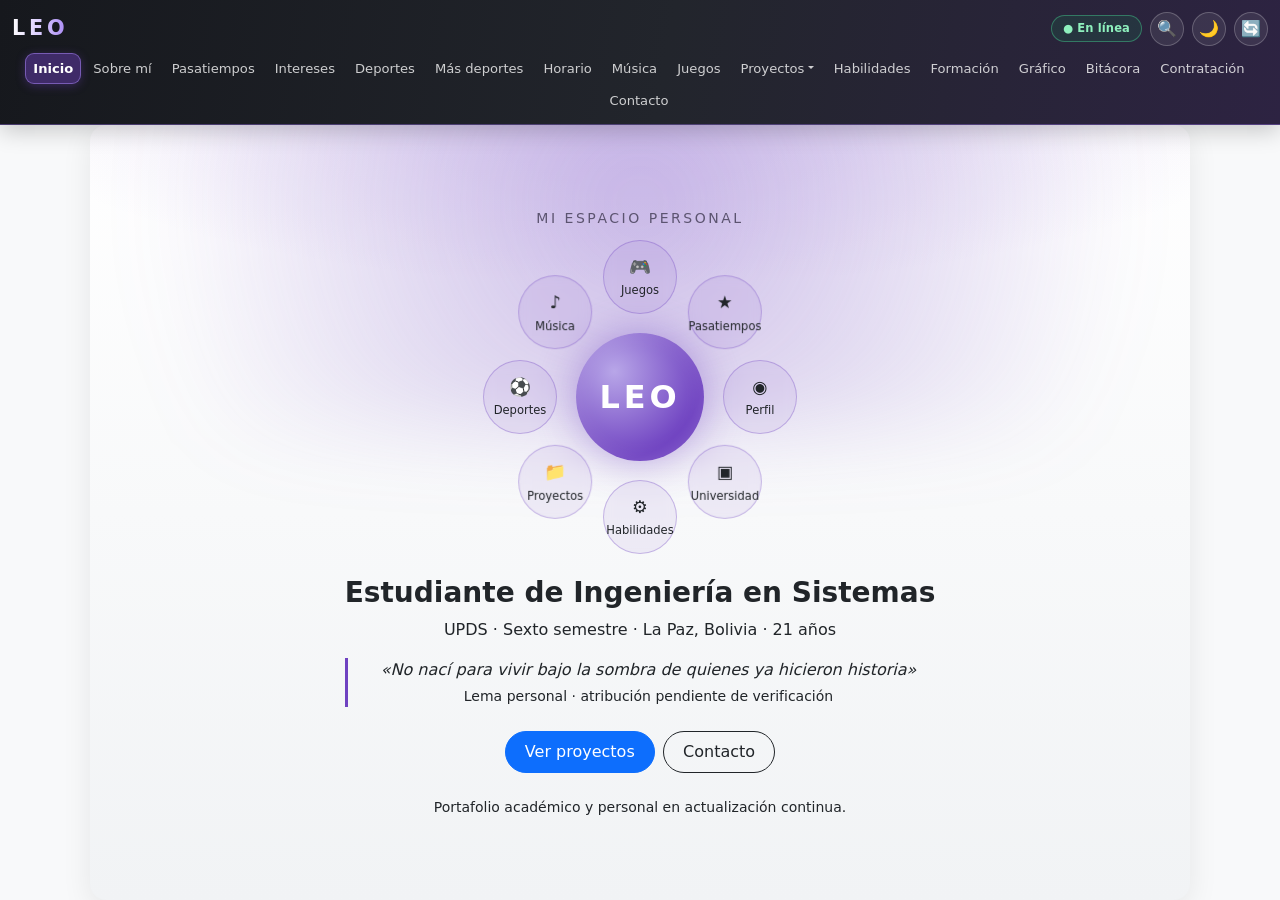
==== commit 15db7e31: "Auditoria: limpieza, dedup y optimizacion presentacion 2.0" ====
--- a/index.html
+++ b/index.html
@@ -34,12 +34,12 @@
     <div class="container-fluid">
       <div class="navbar-brand-wrap">
         <a class="navbar-brand fw-bold mb-0" href="#inicio">LEO</a>
-        <span class="navbar-date d-none d-md-inline" id="headerDate"></span>
       </div>
       <div class="navbar-actions">
         <span class="connection-pill" id="headerConnection">En línea</span>
-        <button class="icon-btn d-none d-lg-inline-flex" id="headerSearch" type="button" aria-label="Buscar proyectos">⌕</button>
-        <button class="btn btn-outline-light btn-sm d-none d-lg-inline-block" id="botonTemaDesktop" type="button" aria-pressed="false">Modo oscuro</button>
+        <button class="icon-btn" id="headerSearch" type="button" aria-label="Buscar proyectos" title="Buscar proyectos">🔍</button>
+        <button class="icon-btn" id="botonTemaDesktop" type="button" aria-pressed="false" aria-label="Cambiar modo claro/oscuro" title="Modo claro/oscuro">🌙</button>
+        <button class="icon-btn" id="botonHidratar" type="button" aria-label="Hidratar y recargar la página" title="Hidratar página">🔄</button>
         <button class="navbar-toggler" type="button" id="menuToggle" aria-controls="menu" aria-expanded="false" aria-label="Abrir menú">
           <span class="navbar-toggler-icon"></span>
         </button>
@@ -94,7 +94,7 @@
           <li class="nav-item"><a class="nav-link" href="#contacto">Contacto</a></li>
         </ul>
         <div class="drawer-footer d-lg-none">
-          <button class="btn btn-outline-light btn-sm w-100 mb-2" id="botonTema" type="button" aria-pressed="false">Modo oscuro</button>
+          <button class="btn btn-outline-light btn-sm w-100 mb-2" id="botonTema" type="button" aria-pressed="false" aria-label="Cambiar modo claro/oscuro">🌙 Modo oscuro</button>
           <button class="btn btn-outline-light btn-sm w-100" id="pwaInstallButtonDrawer" type="button">Instalar aplicación</button>
         </div>
       </div>
@@ -545,8 +545,11 @@
     <footer class="bg-dark text-white text-center py-4 app-screen" data-app-screen="contacto" id="contacto">
       <h4>¡Gracias por visitar mi página!</h4>
       <p>Mis redes y perfiles</p>
-      <a class="text-white mx-2" href="https://github.com/leonardojaureguim845-sketch" rel="noopener noreferrer" target="_blank">GitHub</a>
-      <p class="small text-secondary mt-2 mb-0">Otros canales de contacto se agregarán cuando estén confirmados.</p>
+      <div class="redes-footer">
+        <a class="text-white" href="https://github.com/leonardojaureguim845-sketch" rel="noopener noreferrer" target="_blank">GitHub</a>
+        <a class="text-white" href="https://wa.me/59177564187" rel="noopener noreferrer" target="_blank">WhatsApp</a>
+      </div>
+      <p class="small text-secondary mt-2 mb-0">Contacto directo: +591 77564187</p>
       <p class="mt-3 mb-0">© 2026 Leonardo - Leo</p>
       <p class="small mb-0">Portafolio personal. Información académica en actualización.</p>
     </footer>
--- a/estilos.css
+++ b/estilos.css
@@ -116,8 +116,10 @@
 .app-screen .card { height: auto; }
 
 /* Navbar */
-.navbar .nav-link { transition: color .18s ease, background-color .18s ease; }
-.navbar .nav-link.active { font-weight: 700; text-decoration: underline; text-underline-offset: 5px; }
+.navbar .nav-link { transition: color .18s ease, background-color .18s ease, padding .18s ease; }
+.navbar .nav-link { padding: .42rem .68rem; border-radius: 9px; margin-right: 2px; }
+.navbar .nav-link:hover { color: #fff !important; background: rgba(255, 255, 255, 0.08); }
+.navbar .nav-link.active { font-weight: 700; background: rgba(255, 255, 255, 0.12); text-decoration: none; border-radius: 9px; }
 .navbar .nav-link:focus-visible, .btn:focus-visible, a:focus-visible,
 input:focus-visible, select:focus-visible, textarea:focus-visible {
   outline: 2px solid currentColor;
@@ -130,8 +132,11 @@
 /* Bottom nav móvil */
 .mobile-bottom-nav {
   display: none;
+  padding-bottom: env(safe-area-inset-bottom, 0);
 }
 .mobile-bottom-nav a {
+  position: relative;
+  padding-top: 6px;
   color: #ddd;
   display: flex;
   flex-direction: column;
@@ -144,6 +149,18 @@
 }
 .mobile-bottom-nav a small { font-size: 10px; }
 .mobile-bottom-nav a.active { color: #fff; background: #444; font-weight: 700; }
+.mobile-bottom-nav a.active::before {
+  content: "";
+  position: absolute;
+  top: 0;
+  left: 50%;
+  transform: translateX(-50%);
+  width: 24px;
+  height: 3px;
+  border-radius: 3px;
+  background: var(--color-accent);
+}
+.bottom-icon { font-size: 1.1rem; }
 
 /* PWA status/install */
 .pwa-status {
@@ -251,7 +268,10 @@
     color: #fff;
     font-size: 18px;
     line-height: 1;
-  }
+    cursor: pointer;
+    transition: background-color .18s ease, transform .18s ease;
+  }
+  .drawer-close:hover { background: rgba(255, 255, 255, 0.22); transform: rotate(90deg); }
 
   .drawer-nav {
     flex: 1 1 auto;
@@ -394,15 +414,16 @@
 
 /* Escritorio */
 @media (min-width: 1025px) {
-  body { background-color: #e6e6e6; }
+  body { background-color: #f4f6f8; }
   .app-views { height: calc(100dvh - 64px); }
   .navbar .container { max-width: 1320px; }
   #inicio {
-    max-width: 1320px;
+    max-width: 1100px;
     margin: 0 auto;
-    padding: 60px 40px !important;
-    background-color: #dedede;
-    border-radius: 0 0 10px 10px;
+    padding: 48px 40px !important;
+    background-color: #ffffff;
+    border-radius: 16px;
+    box-shadow: 0 8px 30px rgba(0,0,0,0.08);
   }
   #inicio h1 { font-size: 3rem; }
   #inicio h3 { font-size: 1.7rem; }
@@ -424,6 +445,8 @@
   .app-screen .imagen-tarjeta, .app-screen .imagen-proyecto, .app-screen .imagen-juego, .app-screen .imagen-artista { height: clamp(90px, 16vh, 150px); }
   .app-screen .imagen-cancion { height: clamp(70px, 12vh, 100px); }
   #deportes .carousel img { height: clamp(180px, 40vh, 360px); }
+  .card { box-shadow: 0 4px 12px rgba(0,0,0,0.06); border-radius: 12px; border: 1px solid #e5e5e5; }
+  .navbar { box-shadow: 0 2px 12px rgba(0,0,0,0.15); }
 }
 
 /* Horizontal en móvil: aprovechar ancho */
@@ -440,6 +463,8 @@
 @media (prefers-reduced-motion: reduce) {
   html { scroll-behavior: auto; }
   .app-screen.active { animation: none; }
+  .reveal { opacity: 1; transform: none; transition: none; }
+  .hero-glow { animation: none; }
   *, *::before, *::after { transition-duration: .01ms !important; animation-duration: .01ms !important; }
 }
 
@@ -518,10 +543,6 @@
 .reveal.is-visible {
   opacity: 1;
   transform: none;
-}
-@media (prefers-reduced-motion: reduce) {
-  .reveal { opacity: 1; transform: none; transition: none; }
-  .hero-glow { animation: none; }
 }
 
 /* Timeline bitácora */
@@ -666,27 +687,6 @@
   }
 }
 
-/* Bottom nav mejorado */
-.mobile-bottom-nav {
-  padding-bottom: env(safe-area-inset-bottom, 0);
-}
-.mobile-bottom-nav a {
-  position: relative;
-  padding-top: 6px;
-}
-.mobile-bottom-nav a.active::before {
-  content: "";
-  position: absolute;
-  top: 0;
-  left: 50%;
-  transform: translateX(-50%);
-  width: 24px;
-  height: 3px;
-  border-radius: 3px;
-  background: var(--color-accent);
-}
-.bottom-icon { font-size: 1.1rem; }
-
 /* Modo claro mejorado */
 body:not(.modo-oscuro) {
   background-color: #f8f9fa;
@@ -707,7 +707,212 @@
 body:not(.modo-oscuro) .hero-subtitle,
 body:not(.modo-oscuro) .hero-meta,
 body:not(.modo-oscuro) .hero-note { color: #212529; }
+body:not(.modo-oscuro) .hero-kicker { color: #5c5470; }
+body:not(.modo-oscuro) .orbit-item {
+  color: #212529;
+  background: rgba(111, 66, 193, .08);
+  border-color: rgba(111, 66, 193, .32);
+}
+body:not(.modo-oscuro) .orbit-item:hover {
+  background: rgba(111, 66, 193, .18);
+}
 body:not(.modo-oscuro) .hero-quote { color: #212529; border-left-color: var(--color-accent); }
 body:not(.modo-oscuro) .hero-quote-footer { color: #212529; }
+body:not(.modo-oscuro) .hero-screen .btn-outline-light {
+  color: #212529;
+  border-color: #212529;
+}
+body:not(.modo-oscuro) .hero-screen .btn-outline-light:hover,
+body:not(.modo-oscuro) .hero-screen .btn-outline-light:focus-visible {
+  background-color: #212529;
+  color: #fff;
+}
 body:not(.modo-oscuro) .text-secondary,
 body:not(.modo-oscuro) .text-muted { color: #212529 !important; }
+/* El pie es oscuro en ambos temas: su texto debe seguir siendo claro */
+#contacto .text-secondary,
+#contacto .text-muted { color: rgba(255, 255, 255, .78) !important; }
+
+/* ===== Navbar: acabado visual ===== */
+.app-navbar {
+  background: linear-gradient(100deg, #16181d 0%, #22252c 52%, #2d2342 100%) !important;
+  border-bottom: 1px solid rgba(150, 110, 235, .38);
+  box-shadow: 0 6px 22px rgba(0, 0, 0, .20);
+  padding-top: .5rem;
+  padding-bottom: .5rem;
+}
+
+.app-navbar .navbar-brand {
+  font-size: 1.3rem;
+  letter-spacing: .18em;
+  background: linear-gradient(92deg, #ffffff 0%, #d6c7ff 55%, #a482f2 100%);
+  -webkit-background-clip: text;
+  background-clip: text;
+  color: transparent;
+  -webkit-text-fill-color: transparent;
+}
+@supports not ((-webkit-background-clip: text) or (background-clip: text)) {
+  .app-navbar .navbar-brand,
+  .drawer-brand { color: #fff; -webkit-text-fill-color: #fff; }
+}
+
+.app-navbar .navbar-nav { gap: 3px; }
+.app-navbar .nav-link {
+  color: rgba(255, 255, 255, .78);
+  font-size: .92rem;
+  font-weight: 500;
+  padding: .42rem .72rem;
+  border-radius: 999px;
+  white-space: nowrap;
+  transition: color .18s ease, background-color .18s ease, box-shadow .18s ease;
+}
+.app-navbar .nav-link:hover,
+.app-navbar .nav-link:focus-visible {
+  color: #fff;
+  background-color: rgba(255, 255, 255, .10);
+}
+.app-navbar .nav-link.active {
+  color: #fff;
+  font-weight: 600;
+  text-decoration: none;
+  background-color: rgba(111, 66, 193, .45);
+  box-shadow: inset 0 0 0 1px rgba(175, 140, 255, .50), 0 2px 10px rgba(111, 66, 193, .35);
+}
+
+.app-navbar .dropdown-menu {
+  margin-top: .4rem;
+  border: 1px solid rgba(0, 0, 0, .08);
+  border-radius: 12px;
+  box-shadow: 0 14px 32px rgba(0, 0, 0, .22);
+  padding: .4rem;
+}
+.app-navbar .dropdown-item {
+  border-radius: 8px;
+  padding: .45rem .7rem;
+  font-size: .9rem;
+}
+.app-navbar .dropdown-item:hover,
+.app-navbar .dropdown-item:focus { background-color: rgba(111, 66, 193, .12); }
+.app-navbar .dropdown-item:active { background-color: var(--color-accent); color: #fff; }
+
+.app-navbar .connection-pill {
+  display: inline-flex;
+  align-items: center;
+  gap: 6px;
+  flex: 0 0 auto;
+  white-space: nowrap;
+  font-size: .72rem;
+  font-weight: 600;
+  letter-spacing: .01em;
+  padding: 4px 11px;
+  color: #8ef0bd;
+  background: rgba(25, 135, 84, .18);
+  border: 1px solid rgba(70, 205, 145, .45);
+}
+.app-navbar .connection-pill.offline {
+  color: #ffb3ba;
+  background: rgba(220, 53, 69, .18);
+  border-color: rgba(255, 110, 120, .45);
+}
+
+.app-navbar .icon-btn,
+.app-navbar .btn.btn-outline-light {
+  border-radius: 999px;
+  border-color: rgba(255, 255, 255, .22);
+  transition: background-color .18s ease, border-color .18s ease, transform .18s ease, box-shadow .18s ease;
+}
+.app-navbar .icon-btn:hover,
+.app-navbar .btn.btn-outline-light:hover {
+  background-color: rgba(255, 255, 255, .18);
+  border-color: rgba(255, 255, 255, .35);
+  transform: translateY(-1px);
+}
+.app-navbar .icon-btn:active,
+.app-navbar .btn.btn-outline-light:active { transform: translateY(0); }
+.app-navbar .navbar-toggler {
+  border: 1px solid rgba(255, 255, 255, .22);
+  border-radius: 10px;
+  padding: .3rem .5rem;
+}
+.app-navbar .navbar-toggler:focus { box-shadow: 0 0 0 3px rgba(160, 120, 255, .35); }
+
+/* Escritorio: dos filas (marca + acciones arriba, enlaces centrados abajo) */
+@media (min-width: 992px) {
+  .app-navbar .container-fluid { flex-wrap: wrap; row-gap: 4px; }
+  .app-navbar .navbar-collapse { flex-basis: 100%; }
+  .app-navbar .navbar-nav {
+    width: 100%;
+    justify-content: center;
+    flex-wrap: wrap;
+    gap: 2px;
+  }
+  .app-navbar .nav-link { font-size: .82rem; padding: .34rem .60rem; }
+}
+@media (min-width: 992px) and (max-width: 1199.98px) {
+  .app-navbar .navbar-brand { font-size: 1.12rem; letter-spacing: .12em; }
+  .app-navbar .connection-pill { font-size: .66rem; padding: 3px 8px; }
+  .app-navbar .navbar-actions { gap: 6px; }
+  .app-navbar .nav-link { font-size: .78rem; padding: .30rem .50rem; }
+}
+
+/* Un solo indicador de conexión (el del navbar) */
+.pwa-status { display: none !important; }
+
+/* Pie de página */
+#contacto {
+  background: linear-gradient(165deg, #1a1c21 0%, #241f33 100%) !important;
+  border-top: 1px solid rgba(150, 110, 235, .35);
+  padding-top: clamp(28px, 6vh, 56px);
+  padding-bottom: clamp(28px, 6vh, 56px);
+}
+#contacto h4 { font-weight: 700; }
+.redes-footer {
+  display: flex;
+  flex-wrap: wrap;
+  justify-content: center;
+  gap: 8px;
+  margin: 4px 0 8px;
+}
+#contacto a.text-white {
+  display: inline-block;
+  margin: 0;
+  padding: 8px 18px;
+  border-radius: 999px;
+  border: 1px solid rgba(255, 255, 255, .22);
+  background: rgba(255, 255, 255, .06);
+  text-decoration: none;
+  transition: background-color .18s ease, border-color .18s ease, transform .18s ease;
+}
+#contacto a.text-white:hover,
+#contacto a.text-white:focus-visible {
+  background: rgba(111, 66, 193, .38);
+  border-color: rgba(175, 140, 255, .60);
+  color: #fff !important;
+  transform: translateY(-1px);
+}
+
+/* Drawer móvil: mismo lenguaje visual */
+@media (max-width: 991.98px) {
+  #menu { background: linear-gradient(165deg, #1a1c21 0%, #241f33 100%); }
+  .drawer-nav .nav-link {
+    font-weight: 500;
+    font-size: .92rem;
+    padding: 10px 12px;
+    border-radius: 8px;
+    color: #fff;
+  }
+  .drawer-nav .nav-link:hover { background-color: rgba(255, 255, 255, .10); }
+  .drawer-nav .nav-link.active { background-color: rgba(111, 66, 193, .30); }
+  .drawer-nav .nav-link.active {
+    border-left: 0;
+    box-shadow: inset 0 0 0 1px rgba(175, 140, 255, .45);
+  }
+  .drawer-brand {
+    background: linear-gradient(92deg, #ffffff 0%, #c9b6ff 100%);
+    -webkit-background-clip: text;
+    background-clip: text;
+    color: transparent;
+    -webkit-text-fill-color: transparent;
+  }
+  .drawer-footer .btn { border-radius: 10px; }
+}
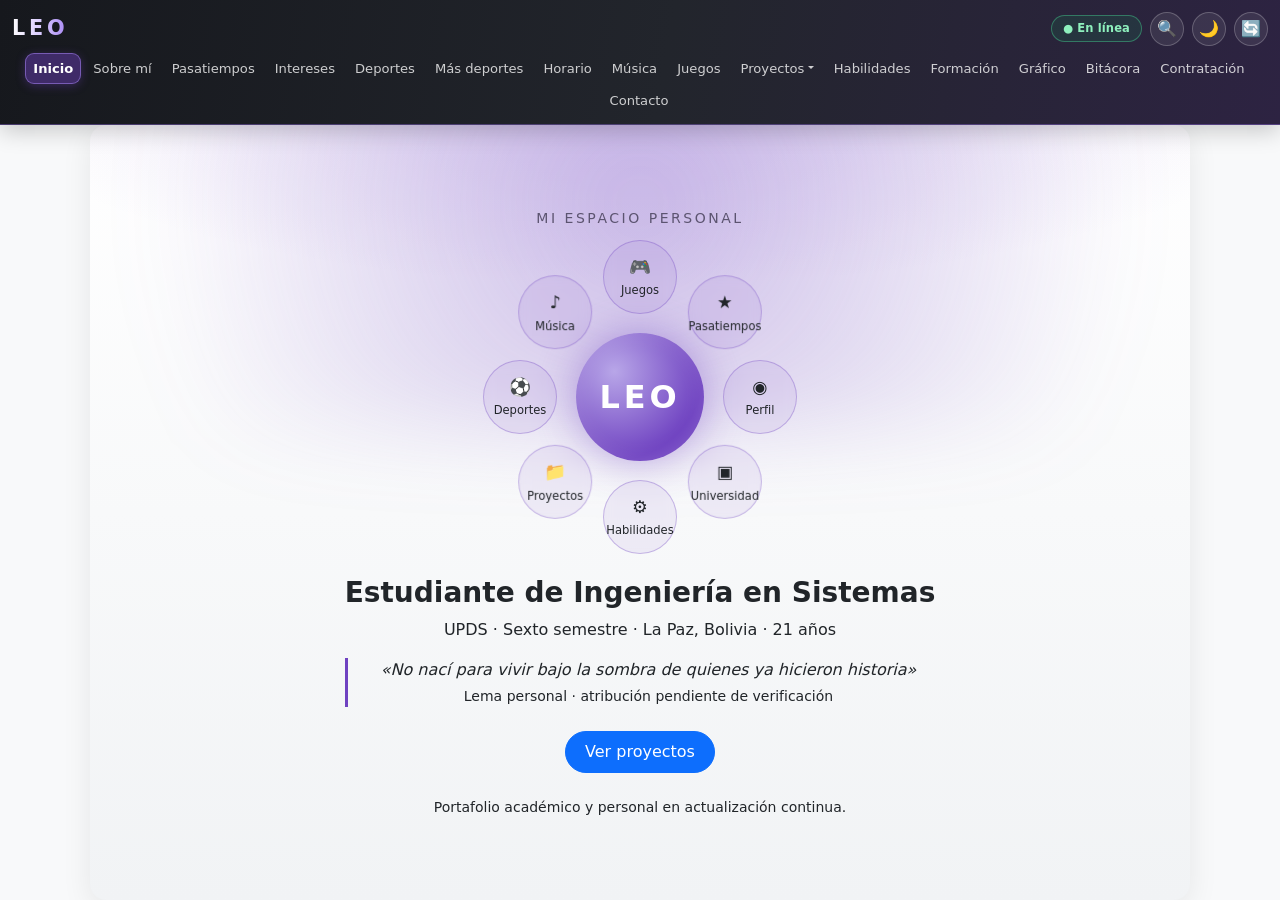
==== commit cd5f3f6c: "Bitacora: fix modo oscuro timeline, grafico responsive, contacto movido" ====
--- a/index.html
+++ b/index.html
@@ -128,11 +128,22 @@
         </blockquote>
         <div class="d-flex flex-wrap justify-content-center gap-2">
           <a class="btn btn-primary hero-btn" href="#proyectos">Ver proyectos</a>
-          <a class="btn btn-outline-light hero-btn" href="#contacto">Contacto</a>
         </div>
         <p class="small hero-note mt-4 mb-0">Portafolio académico y personal en actualización continua.</p>
       </div>
     </header>
+
+    <footer class="bg-dark text-white text-center py-4 app-screen" data-app-screen="contacto" id="contacto">
+      <h4>¡Gracias por visitar mi página!</h4>
+      <p>Mis redes y perfiles</p>
+      <div class="redes-footer">
+        <a class="text-white" href="https://github.com/leonardojaureguim845-sketch" rel="noopener noreferrer" target="_blank">GitHub</a>
+        <a class="text-white" href="https://wa.me/59177564187" rel="noopener noreferrer" target="_blank">WhatsApp</a>
+      </div>
+      <p class="small text-secondary mt-2 mb-0">Contacto directo: +591 77564187</p>
+      <p class="mt-3 mb-0">© 2026 Leonardo - Leo</p>
+      <p class="small mb-0">Portafolio personal. Información académica en actualización.</p>
+    </footer>
 
     <section class="container seccion app-screen" data-app-screen="sobre-mi" data-lazy-component="section" id="sobre-mi">
       <h2>Sobre mí</h2>
@@ -461,11 +472,28 @@
     <section class="container seccion app-screen" data-app-screen="grafico" data-lazy-component="section" id="grafico">
       <h2>Mis intereses en porcentajes</h2>
       <p>Distribución referencial de mis gustos.</p>
-      <p>Deportes</p><div class="progress mb-3"><div class="progress-bar bg-dark" style="width: 30%">30%</div></div>
-      <p>Música</p><div class="progress mb-3"><div class="progress-bar bg-secondary" style="width: 25%">25%</div></div>
-      <p>Videojuegos</p><div class="progress mb-3"><div class="progress-bar bg-dark" style="width: 20%">20%</div></div>
-      <p>Tecnología</p><div class="progress mb-3"><div class="progress-bar bg-secondary" style="width: 15%">15%</div></div>
-      <p>Idiomas</p><div class="progress mb-3"><div class="progress-bar bg-dark" style="width: 10%">10%</div></div>
+      <div class="grafico">
+        <div class="grafico-fila">
+          <div class="d-flex justify-content-between"><span>Deportes</span><strong>30%</strong></div>
+          <div class="progress mb-3"><div class="progress-bar bg-dark" style="width: 30%"></div></div>
+        </div>
+        <div class="grafico-fila">
+          <div class="d-flex justify-content-between"><span>Música</span><strong>25%</strong></div>
+          <div class="progress"><div class="progress-bar bg-secondary" style="width: 25%"></div></div>
+        </div>
+        <div class="grafico-fila">
+          <div class="d-flex justify-content-between"><span>Videojuegos</span><strong>20%</strong></div>
+          <div class="progress mb-3"><div class="progress-bar bg-dark" style="width: 20%"></div></div>
+        </div>
+        <div class="grafico-fila">
+          <div class="d-flex justify-content-between"><span>Tecnología</span><strong>15%</strong></div>
+          <div class="progress"><div class="progress-bar bg-secondary" style="width: 15%"></div></div>
+        </div>
+        <div class="grafico-fila">
+          <div class="d-flex justify-content-between"><span>Idiomas</span><strong>10%</strong></div>
+          <div class="progress mb-3"><div class="progress-bar bg-dark" style="width: 10%"></div></div>
+        </div>
+      </div>
     </section>
 
     <section class="container seccion app-screen" data-app-screen="registro" data-lazy-component="section" id="registro">
@@ -542,17 +570,6 @@
       </div>
     </section>
 
-    <footer class="bg-dark text-white text-center py-4 app-screen" data-app-screen="contacto" id="contacto">
-      <h4>¡Gracias por visitar mi página!</h4>
-      <p>Mis redes y perfiles</p>
-      <div class="redes-footer">
-        <a class="text-white" href="https://github.com/leonardojaureguim845-sketch" rel="noopener noreferrer" target="_blank">GitHub</a>
-        <a class="text-white" href="https://wa.me/59177564187" rel="noopener noreferrer" target="_blank">WhatsApp</a>
-      </div>
-      <p class="small text-secondary mt-2 mb-0">Contacto directo: +591 77564187</p>
-      <p class="mt-3 mb-0">© 2026 Leonardo - Leo</p>
-      <p class="small mb-0">Portafolio personal. Información académica en actualización.</p>
-    </footer>
   </main>
 
   <nav class="mobile-bottom-nav" aria-label="Navegación rápida">
--- a/estilos.css
+++ b/estilos.css
@@ -43,6 +43,8 @@
 .skip-link:focus { left: 8px; top: 8px; }
 
 .seccion { padding-top: 22px; padding-bottom: 18px; scroll-margin-top: 76px; }
+.grafico { max-width: 620px; margin: 0 auto; }
+.grafico-fila:last-child .progress { margin-bottom: 0; }
 .seccion h2 { border-bottom: 3px solid var(--color-accent); padding-bottom: 8px; margin-bottom: 16px; font-size: 1.35rem; }
 .card { margin-bottom: 14px; border: 1px solid #d9d9d9; overflow: hidden; }
 .card-body { background-color: var(--color-card); }
@@ -66,6 +68,7 @@
 body.modo-oscuro .text-muted { color: #adb5bd !important; }
 body.modo-oscuro header { background-color: #343638; color: #fff; }
 body.modo-oscuro .card, body.modo-oscuro .card-body { background-color: #303236; color: #fff; border-color: #555; }
+body.modo-oscuro .timeline-card { background: #303236; border-color: #555; color: #f1f1f1; }
 body.modo-oscuro .seccion h2 { border-color: #aaa; }
 body.modo-oscuro .list-group-item { background-color: #303236; color: #fff; border-color: #555; }
 body.modo-oscuro .form-control, body.modo-oscuro .form-select { background-color: #303236; color: #fff; border-color: #777; }
